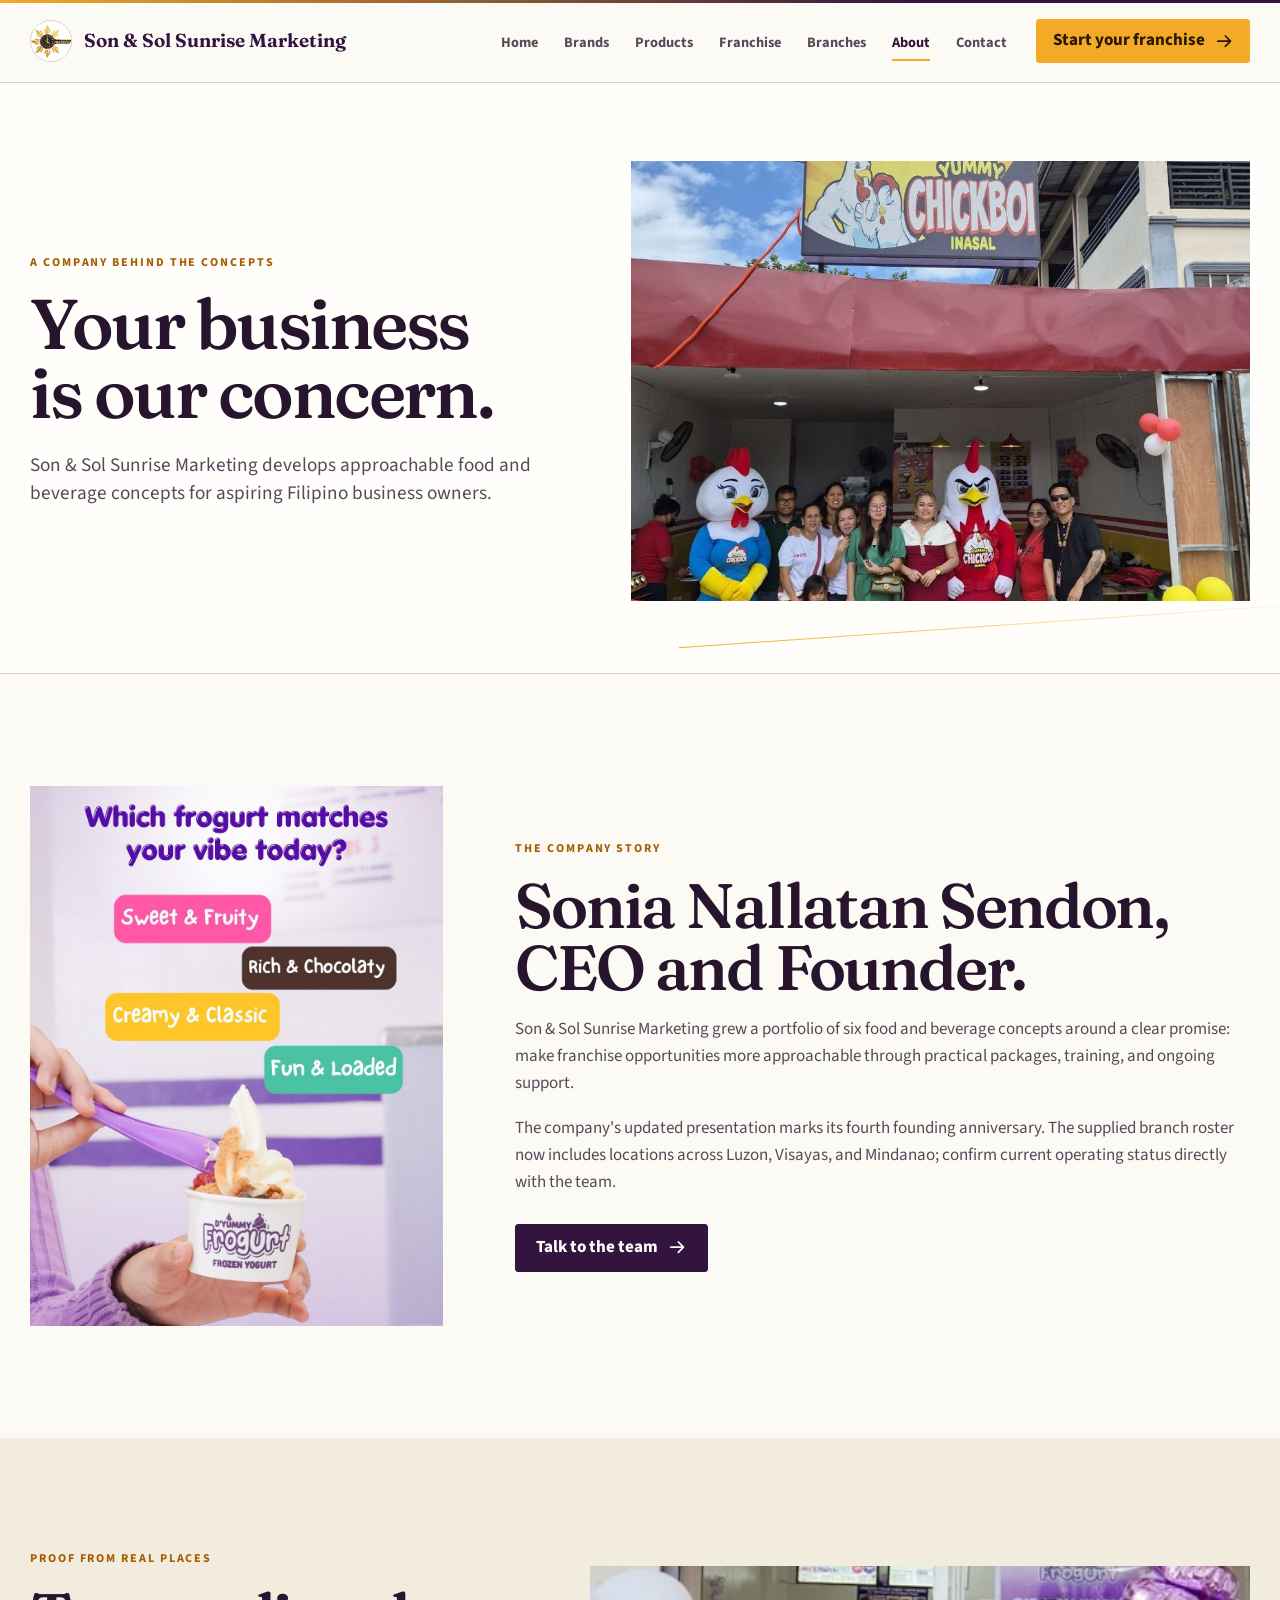
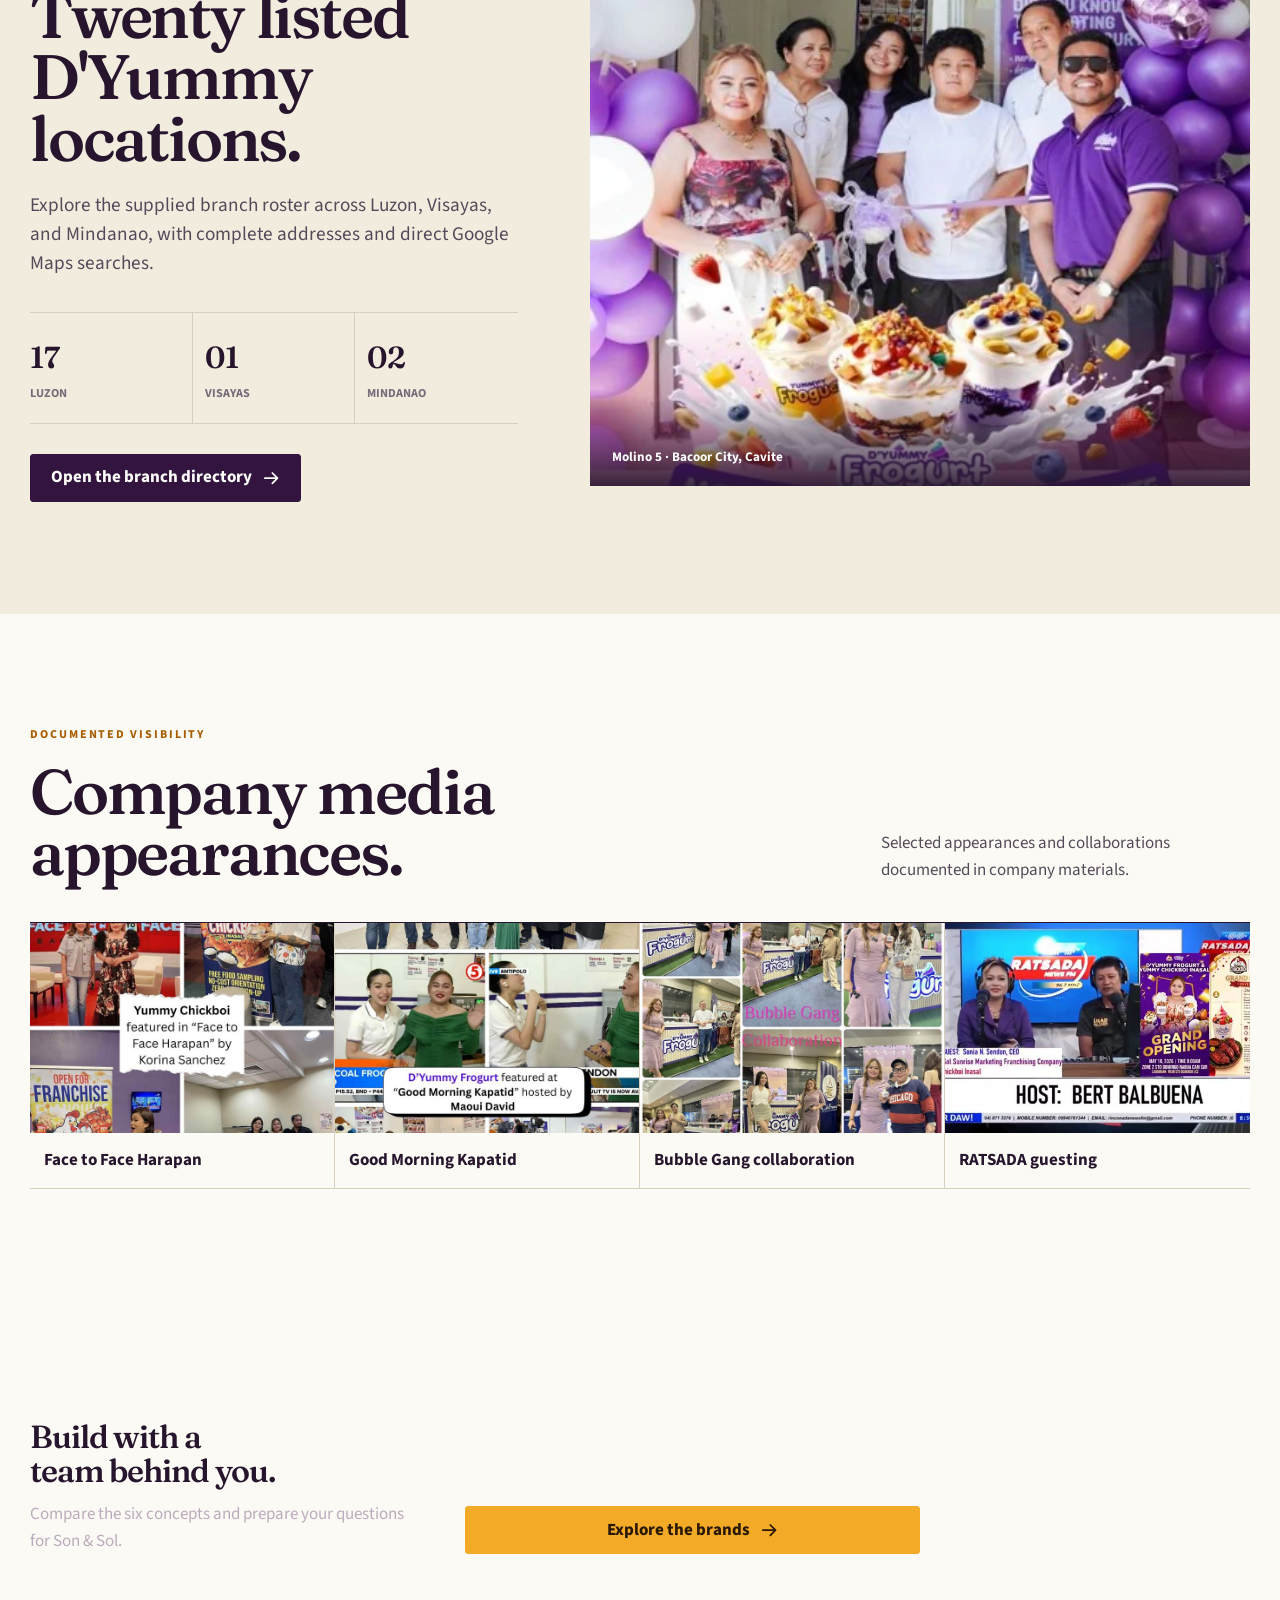
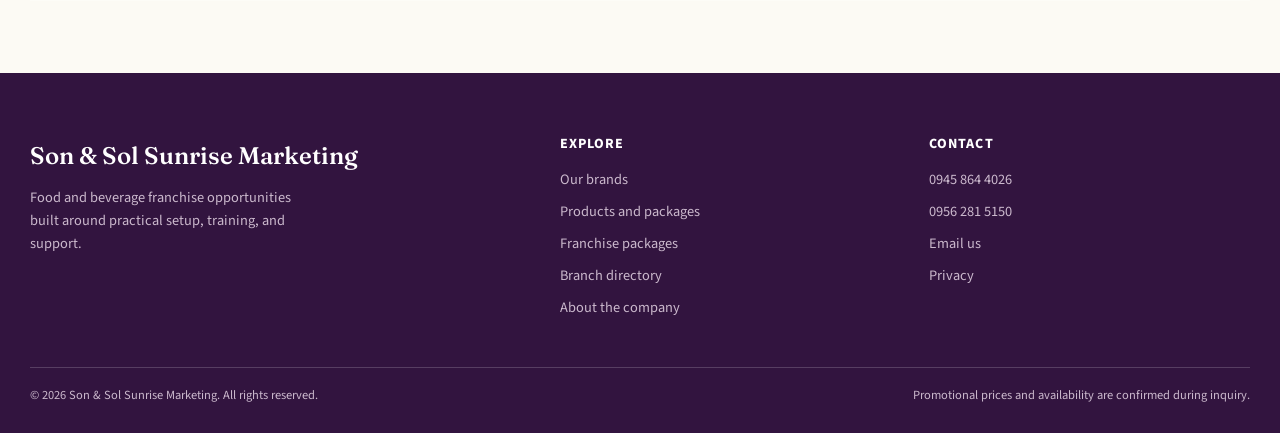
==== about/index.html @ 633bbcd9 "Publish review-only website preview" ====
<!doctype html>
<html lang="en-PH">
<head>
<meta charset="utf-8" />
<meta name="viewport" content="width=device-width, initial-scale=1" />
<title>About Son &amp; Sol Sunrise Marketing</title>
<meta name="description" content="Learn about Son &amp; Sol Sunrise Marketing, founder Sonia Nallatan Sendon, company branches, support philosophy, and documented media appearances." />
<meta name="robots" content="noindex, nofollow" />

<meta property="og:title" content="About Son &amp; Sol Sunrise Marketing" />
<meta property="og:description" content="Learn about Son &amp; Sol Sunrise Marketing, founder Sonia Nallatan Sendon, company branches, support philosophy, and documented media appearances." />
<meta property="og:image" content="../assets/img/hero-crew.jpg" />
<meta property="og:image:alt" content="D&#39;Yummy Frogurt crew member representing Son &amp; Sol Sunrise Marketing" />
<meta property="og:type" content="website" />
<meta property="og:locale" content="en_PH" />
<meta property="og:site_name" content="Son &amp; Sol Sunrise Marketing" />

<meta name="twitter:card" content="summary_large_image" />
<meta name="twitter:title" content="About Son &amp; Sol Sunrise Marketing" />
<meta name="twitter:description" content="Learn about Son &amp; Sol Sunrise Marketing, founder Sonia Nallatan Sendon, company branches, support philosophy, and documented media appearances." />
<meta name="twitter:image" content="../assets/img/hero-crew.jpg" />
<meta name="twitter:image:alt" content="D&#39;Yummy Frogurt crew member representing Son &amp; Sol Sunrise Marketing" />
<meta name="theme-color" content="#32143f" />
<link rel="icon" href="../assets/img/logo-company.jpg" />
<link rel="preload" href="../assets/fonts/fraunces-variable.woff2" as="font" type="font/woff2" crossorigin />
<link rel="preload" href="../assets/fonts/source-sans-3-variable.woff2" as="font" type="font/woff2" crossorigin />
<link rel="stylesheet" href="../assets/css/site.css?v=20260722-sunrise" />


</head>
<body class="page-about">
<a class="skip-link" href="#main-content">Skip to main content</a>
<header class="site-header">
  <div class="wrap nav-shell">
    <a class="site-logo" href="../index.html" aria-label="Son and Sol home">
      <img src="../assets/img/logo-company.jpg" alt="" width="38" height="38" />
      <span>Son &amp; Sol Sunrise Marketing</span>
    </a>
    <button class="nav-toggle" type="button" aria-label="Open menu" aria-expanded="false" aria-controls="main-nav" data-nav-toggle data-icon-base="../assets/icons.svg">
      <svg class="icon"><use href="../assets/icons.svg#i-list" /></svg>
    </button>
    <nav class="main-nav" id="main-nav" aria-label="Primary navigation" data-nav>
      <a class="nav-link " href="../index.html">Home</a>
      <a class="nav-link " href="../brands/index.html">Brands</a>
      <a class="nav-link " href="../products/index.html">Products</a>
      <a class="nav-link " href="../franchise/index.html">Franchise</a>
      <a class="nav-link " href="../branches/index.html">Branches</a>
      <a class="nav-link active" aria-current="page" href="../about/index.html">About</a>
      <a class="nav-link " href="../contact/index.html">Contact</a>
      <a class="btn btn-gold header-cta" href="../contact/index.html#franchise-inquiry">Start your franchise <svg class="icon"><use href="../assets/icons.svg#i-arrow-right" /></svg></a>
    </nav>
  </div>
</header>

<main id="main-content">
<section class="page-hero">
  <div class="wrap page-hero-grid">
    <div>
      <span class="kicker">A company behind the concepts</span>
      <h1>Your business is our concern.</h1>
      <p class="lede">Son &amp; Sol Sunrise Marketing develops approachable food and beverage concepts for aspiring Filipino business owners.</p>
    </div>
    <div class="page-hero-media"><img src="../assets/img/branch-cabuyao.jpg" alt="Son and Sol franchise branch opening with the community" fetchpriority="high" /></div>
  </div>
</section>

<section class="section">
  <div class="wrap story-grid">
    <div class="story-portrait"><img src="../assets/img/pic-8.jpg" alt="Son and Sol company event" loading="lazy" /></div>
    <div class="story-copy">
      <p class="kicker">The company story</p>
      <h2>Sonia Nallatan Sendon, CEO and Founder.</h2>
      <p>Son &amp; Sol Sunrise Marketing grew a portfolio of six food and beverage concepts around a clear promise: make franchise opportunities more approachable through practical packages, training, and ongoing support.</p>
      <p>The company's updated presentation marks its fourth founding anniversary. The supplied branch roster now includes locations across Luzon, Visayas, and Mindanao; confirm current operating status directly with the team.</p>
      <a class="btn btn-primary" href="../contact/index.html">Talk to the team <svg class="icon"><use href="../assets/icons.svg#i-arrow-right" /></svg></a>
    </div>
  </div>
</section>

<section class="section section-tint" id="branches" data-company-evidence>
  <div class="wrap">
    <div class="about-branch-preview">
      <div class="about-branch-copy">
        <span class="kicker">Proof from real places</span>
        <h2>Twenty listed D'Yummy locations.</h2>
        <p class="lede">Explore the supplied branch roster across Luzon, Visayas, and Mindanao, with complete addresses and direct Google Maps searches.</p>
        <div class="about-branch-stats" aria-label="Branch directory summary"><span><strong>17</strong>Luzon</span><span><strong>01</strong>Visayas</span><span><strong>02</strong>Mindanao</span></div>
        <a class="btn btn-primary" href="../branches/index.html">Open the branch directory <svg class="icon"><use href="../assets/icons.svg#i-arrow-right" /></svg></a>
      </div>
      <figure class="about-branch-photo"><img src="../assets/img/branch-bacoor.webp" alt="D'Yummy Frogurt franchise partners at the Molino 5 Bacoor opening" loading="lazy" /><figcaption>Molino 5 · Bacoor City, Cavite</figcaption></figure>
    </div>
  </div>
</section>

<section class="section" id="media">
  <div class="wrap">
    <div class="section-heading-row"><div><span class="kicker">Documented visibility</span><h2>Company media appearances.</h2></div><p>Selected appearances and collaborations documented in company materials.</p></div>
    <div class="media-grid">
      <figure><img src="../assets/img/press-korina.jpg" alt="Yummy Chickboi appearance on Face to Face Harapan" loading="lazy" /><figcaption>Face to Face Harapan</figcaption></figure>
      <figure><img src="../assets/img/press-kapatid.jpg" alt="D'Yummy Frogurt appearance on Good Morning Kapatid" loading="lazy" /><figcaption>Good Morning Kapatid</figcaption></figure>
      <figure><img src="../assets/img/press-bubblegang.jpg" alt="D'Yummy Frogurt collaboration documented with Bubble Gang" loading="lazy" /><figcaption>Bubble Gang collaboration</figcaption></figure>
      <figure><img src="../assets/img/press-ratsada.jpg" alt="Sonia Sendon guesting on RATSADA" loading="lazy" /><figcaption>RATSADA guesting</figcaption></figure>
    </div>
  </div>
</section>

<section class="section-sm"><div class="wrap cta-band"><div><h3>Build with a team behind you.</h3><p>Compare the six concepts and prepare your questions for Son &amp; Sol.</p></div><a class="btn btn-gold" href="../brands/index.html">Explore the brands <svg class="icon"><use href="../assets/icons.svg#i-arrow-right" /></svg></a></div></section>

</main>

<nav class="mobile-actions" aria-label="Quick contact">
  <a href="tel:09458644026"><svg class="icon"><use href="../assets/icons.svg#i-phone" /></svg> Call</a>
  <a href="https://www.facebook.com/share/1FS4cDK3SG/" target="_blank" rel="noopener"><svg class="icon"><use href="../assets/icons.svg#i-facebook-logo" /></svg> Message</a>
  <a href="../contact/index.html#franchise-inquiry">Inquire <svg class="icon"><use href="../assets/icons.svg#i-arrow-right" /></svg></a>
</nav>

<footer class="site-footer">
  <div class="wrap">
    <div class="footer-grid">
      <div>
        <div class="footer-brand">Son &amp; Sol Sunrise Marketing</div>
        <p>Food and beverage franchise opportunities built around practical setup, training, and support.</p>
      </div>
      <div>
        <h3>Explore</h3>
        <a href="../brands/index.html">Our brands</a>
        <a href="../products/index.html">Products and packages</a>
        <a href="../franchise/index.html">Franchise packages</a>
        <a href="../branches/index.html">Branch directory</a>
        <a href="../about/index.html">About the company</a>
      </div>
      <div>
        <h3>Contact</h3>
        <a href="tel:09458644026">0945 864 4026</a>
        <a href="tel:09562815150">0956 281 5150</a>
        <a href="mailto:sonandsolsunrisemarketingmain@gmail.com">Email us</a>
        <a href="../privacy/index.html">Privacy</a>
      </div>
    </div>
    <div class="footer-end">
      <span>&copy; <span data-year>2026</span> Son &amp; Sol Sunrise Marketing. All rights reserved.</span>
      <span>Promotional prices and availability are confirmed during inquiry.</span>
    </div>
  </div>
</footer>
<script src="../assets/js/site.js?v=20260722-sunrise" defer></script>

</body>
</html>
---- assets/css/site.css ----
@font-face{font-family:'Fraunces Local';src:url('../fonts/fraunces-variable.woff2') format('woff2');font-style:normal;font-weight:100 900;font-display:swap}
@font-face{font-family:'Source Sans 3 Local';src:url('../fonts/source-sans-3-variable.woff2') format('woff2');font-style:normal;font-weight:200 900;font-display:swap}

:root{
  --paper:#fcfaf4;
  --paper-deep:#f2ecdf;
  --white:#fffefb;
  --ink:#26152d;
  --body:#554a59;
  --muted:#766c79;
  --aubergine:#32143f;
  --aubergine-2:#4f225f;
  --aubergine-3:#744187;
  --sun:#f2aa27;
  --sun-deep:#a85e05;
  --sun-soft:#fff0ca;
  --line:#d9cfbf;
  --line-dark:#9d8e9f;
  --success:#20663c;
  --display:'Fraunces Local',Georgia,serif;
  --sans:'Source Sans 3 Local','Segoe UI',Arial,sans-serif;
  --wrap:1220px;
  --radius:3px;
  --shadow:0 22px 60px rgba(50,20,63,.12);
  --ease:cubic-bezier(.2,.75,.25,1);
  --violet-700:#4f225f;
}

*,*::before,*::after{box-sizing:border-box}
html{scroll-behavior:smooth;scroll-padding-top:92px}
body{margin:0;background:var(--paper);color:var(--body);font-family:var(--sans);font-size:17px;line-height:1.58;-webkit-font-smoothing:antialiased}
body::before{content:"";position:fixed;z-index:150;top:0;left:0;width:100%;height:3px;background:linear-gradient(90deg,var(--sun),var(--aubergine) 72%);pointer-events:none}
img{display:block;max-width:100%}
a{color:inherit;text-decoration:none}
button,input,select,textarea{font:inherit}
button,a{touch-action:manipulation}
h1,h2,h3,p,figure,ul{margin:0}
ul{padding:0}
h1,h2,h3{color:var(--ink);font-family:var(--display);font-weight:560;line-height:.98;letter-spacing:-.035em;text-wrap:balance}
h1{max-width:11ch;font-size:clamp(3.7rem,7vw,7.2rem)}
h2{font-size:clamp(2.7rem,4.9vw,5rem)}
h3{font-size:1.45rem;line-height:1.08}
strong{color:var(--ink)}
.wrap{width:min(calc(100% - 56px),var(--wrap));margin-inline:auto}
.section{padding:112px 0}
.section-sm{padding:72px 0}
.section-tint{background:var(--paper-deep)}
.section-dark{background:var(--aubergine);color:#efe5ef}
.section-dark h2,.section-dark h3{color:var(--white)}
.lede{max-width:60ch;font-size:clamp(1.08rem,1.5vw,1.32rem);line-height:1.5}
.muted{color:var(--muted)}
.center{margin-inline:auto;text-align:center}
.kicker{display:block;margin-bottom:16px;color:var(--sun-deep);font-size:.75rem;font-weight:750;letter-spacing:.16em;text-transform:uppercase}
.icon{width:1.08em;height:1.08em;flex:0 0 auto;fill:currentColor}
.section-heading-row{display:grid;grid-template-columns:minmax(0,1.15fr) minmax(280px,.55fr);gap:80px;align-items:end}
.page-hero-grid>div,.products-hero-copy,.brand-directory-intro,.evidence-copy{min-width:0}
.section-heading-row>p,.section-heading-row>div>p{max-width:48ch}

.skip-link{position:fixed;z-index:220;top:-100px;left:18px;padding:12px 18px;border:2px solid var(--aubergine);background:var(--white);color:var(--aubergine);font-weight:700}
.skip-link:focus{top:16px}
.sr-only{position:absolute!important;width:1px!important;height:1px!important;padding:0!important;margin:-1px!important;overflow:hidden!important;clip-path:inset(50%)!important;white-space:nowrap!important;border:0!important}
:focus-visible{outline:3px solid var(--sun);outline-offset:4px}

.site-header{position:sticky;z-index:100;top:0;border-bottom:1px solid rgba(38,21,45,.18);background:rgba(252,250,244,.96);backdrop-filter:blur(14px)}
.nav-shell{min-height:82px;display:flex;align-items:center;gap:28px}
.site-logo{display:flex;align-items:center;gap:12px;color:var(--aubergine);font-family:var(--display);font-size:1.18rem;font-weight:650;white-space:nowrap}
.site-logo img{width:42px;height:42px;border:1px solid var(--line);border-radius:50%;object-fit:cover}
.main-nav{display:flex;align-items:center;gap:26px;margin-left:auto}
.nav-link{position:relative;padding:29px 0 25px;color:var(--body);font-size:.9rem;font-weight:700}
.nav-link::after{content:"";position:absolute;right:100%;bottom:18px;left:0;height:2px;background:var(--sun);transition:right .22s var(--ease)}
.nav-link:hover,.nav-link.active{color:var(--aubergine)}
.nav-link:hover::after,.nav-link.active::after{right:0}
.nav-toggle{display:none;width:44px;height:44px;margin-left:auto;border:0;background:transparent;color:var(--aubergine);cursor:pointer}
.nav-toggle .icon{width:26px;height:26px}

.btn{min-height:48px;display:inline-flex;align-items:center;justify-content:center;gap:10px;padding:.78rem 1.25rem;border:1px solid transparent;border-radius:var(--radius);font-weight:750;line-height:1.15;cursor:pointer;transition:transform .2s var(--ease),background .2s var(--ease),color .2s var(--ease),border-color .2s var(--ease)}
.btn:hover{transform:translateY(-2px)}
.btn-primary{border-color:var(--aubergine);background:var(--aubergine);color:var(--white)}
.btn-primary:hover{background:var(--aubergine-2)}
.btn-gold{border-color:var(--sun);background:var(--sun);color:#2a1900}
.btn-gold:hover{background:#ffc050}
.btn-outline{border-color:var(--aubergine);background:transparent;color:var(--aubergine)}
.btn-outline:hover{background:var(--aubergine);color:var(--white)}
.btn-link{min-height:44px;padding-inline:0;border:0;background:transparent;color:var(--aubergine);box-shadow:inset 0 -1px transparent}
.btn-link:hover{box-shadow:inset 0 -1px currentColor}
.header-cta{min-height:44px;margin-left:3px;padding:.68rem 1rem}

.hero{position:relative;overflow:hidden;border-bottom:1px solid var(--line);background:var(--white)}
.cinematic-hero{background:var(--aubergine)}
.cinematic-stage{--depth-x:0px;--depth-y:0px;position:relative;min-height:720px;overflow:hidden;isolation:isolate;background:#21102d}
.cinematic-stage::after{content:"";position:absolute;z-index:1;inset:0;background:linear-gradient(90deg,rgba(31,13,42,.97) 0%,rgba(31,13,42,.9) 30%,rgba(31,13,42,.46) 50%,rgba(31,13,42,0) 70%);pointer-events:none}
.cinematic-poster,.cinematic-video{position:absolute;inset:0;width:100%;height:100%;object-fit:cover;object-position:center;transform:translate3d(var(--depth-x),var(--depth-y),0) scale(1.012);transition:transform .18s linear}
.cinematic-poster{z-index:0}
.cinematic-video{z-index:1;opacity:0;transition:opacity .7s var(--ease)}
.cinematic-stage.is-video-ready .cinematic-video{opacity:1}
.cinematic-layout{position:relative;z-index:3;min-height:720px;display:grid;grid-template-columns:minmax(0,.82fr) minmax(0,1.18fr);align-items:center}
.cinematic-copy{position:relative;grid-column:1;max-width:610px;padding:70px 0 58px;color:var(--paper)}
.cinematic-copy .kicker{color:var(--sun)}
.cinematic-copy h1{max-width:8.6ch;margin-top:18px;color:var(--paper);font-size:clamp(4rem,6.7vw,6.9rem)}
.cinematic-copy h1 span{display:block;transition:opacity .55s var(--ease),transform .55s var(--ease)}
.cinematic-copy .lede{max-width:44ch;margin-top:24px;color:rgba(252,250,244,.84)}
.cinematic-copy .lede strong{color:var(--sun)}
.cinematic-copy .btn-primary{background:var(--sun);color:#2a1900}
.cinematic-copy .btn-primary:hover{background:var(--paper);color:var(--aubergine)}
.cinematic-copy .btn-link{color:var(--paper)}
.hero-actions{display:flex;flex-wrap:wrap;gap:16px;margin-top:34px}
.cinematic-note{max-width:57ch;margin-top:22px;color:rgba(252,250,244,.66);font-size:.84rem}
.cinematic-copy .lede,.cinematic-actions,.cinematic-note{transition:opacity .5s var(--ease),transform .5s var(--ease)}
.cinematic-horizon{position:absolute;top:78px;left:-24px;width:2px;height:108px;border-radius:999px;background:linear-gradient(180deg,var(--sun) 0%,rgba(240,176,64,.68) 68%,rgba(240,176,64,0) 100%);box-shadow:0 0 20px rgba(240,176,64,.24);transform-origin:bottom center;transition:transform .7s var(--ease);pointer-events:none}
.cinematic-horizon::before{position:absolute;top:-3px;left:50%;width:8px;height:8px;border-radius:50%;background:var(--sun);box-shadow:0 0 0 5px rgba(240,176,64,.12),0 0 22px rgba(240,176,64,.52);content:"";transform:translateX(-50%)}
.cinematic-hero.is-enhanced:not(.is-ready) .cinematic-horizon{transform:scaleY(0)}
.cinematic-hero.is-enhanced:not(.is-ready) .cinematic-copy h1 span,.cinematic-hero.is-enhanced:not(.is-ready) .cinematic-copy .lede,.cinematic-hero.is-enhanced:not(.is-ready) .cinematic-actions,.cinematic-hero.is-enhanced:not(.is-ready) .cinematic-note{opacity:0;transform:translate3d(0,18px,0)}
.cinematic-copy h1 span:nth-child(2){transition-delay:.09s}.cinematic-copy .lede{transition-delay:.17s}.cinematic-actions{transition-delay:.25s}.cinematic-note{transition-delay:.32s}
.cinematic-evidence{display:grid;grid-template-columns:.7fr 1.05fr 1.25fr;border-right:1px solid var(--line);border-left:1px solid var(--line);background:var(--paper)}
.cinematic-evidence-item{min-height:108px;display:flex;justify-content:center;flex-direction:column;padding:22px 28px;border-right:1px solid var(--line)}
.cinematic-evidence-item:last-child{border-right:0}
.cinematic-evidence-item span{margin-bottom:5px;color:var(--sun-deep);font-size:.7rem;font-weight:750;letter-spacing:.15em;text-transform:uppercase}
.cinematic-evidence-item strong{font-family:var(--display);font-size:clamp(1.08rem,1.5vw,1.35rem);font-weight:590;line-height:1.16}

.page-hero{position:relative;padding:78px 0 72px;overflow:hidden;border-bottom:1px solid var(--line);background:var(--white)}
.page-hero::after{content:"";position:absolute;right:-5%;bottom:48px;width:52%;height:1px;background:linear-gradient(90deg,var(--sun),transparent);transform:rotate(-4deg)}
.page-hero-grid{display:grid;grid-template-columns:minmax(0,.92fr) minmax(440px,1.08fr);gap:74px;align-items:center}
.page-hero h1{max-width:12ch;font-size:clamp(3.4rem,5.5vw,6rem)}
.page-hero .lede{margin-top:24px}
.page-hero-media{position:relative;height:440px;overflow:hidden;background:var(--paper-deep)}
.page-hero-media img{width:100%;height:100%;object-fit:cover}

.start-path{background:var(--paper)}
.path-options{display:grid;grid-template-columns:minmax(0,1.22fr) minmax(320px,.78fr);grid-template-rows:310px 230px;gap:12px;margin-top:58px}
.decision-panel{position:relative;min-width:0;overflow:hidden;background:var(--aubergine);color:var(--white);isolation:isolate;transition:transform .28s var(--ease),box-shadow .28s var(--ease)}
.decision-panel::after{position:absolute;z-index:-1;inset:0;background:linear-gradient(180deg,rgba(31,13,42,.06) 12%,rgba(31,13,42,.9) 88%);content:""}
.decision-panel-budget::after{background:linear-gradient(90deg,rgba(31,13,42,.98) 0%,rgba(31,13,42,.88) 46%,rgba(31,13,42,.12) 84%),linear-gradient(180deg,transparent 50%,rgba(31,13,42,.64))}
.decision-panel>img{position:absolute;z-index:-2;inset:0;width:100%;height:100%;object-fit:cover;transition:filter .35s var(--ease),transform .5s var(--ease)}
.decision-panel-budget{grid-row:1 / 3}.decision-panel-budget>img{object-position:center 30%}
.decision-panel-concept>img{object-position:center 42%}.decision-panel-format>img{object-position:center 62%}
.decision-panel-index{position:absolute;top:24px;left:26px;color:var(--sun);font-family:var(--display);font-size:1rem}
.decision-panel-copy{position:absolute;right:28px;bottom:26px;left:28px;display:grid;max-width:540px}
.decision-panel-budget .decision-panel-copy{top:78px;right:42%;bottom:auto}
.decision-panel-copy small{margin-bottom:9px;color:var(--sun);font-size:.7rem;font-weight:750;letter-spacing:.14em;text-transform:uppercase}
.decision-panel-copy strong{color:var(--white);font-family:var(--display);font-size:clamp(1.75rem,2.6vw,3rem);font-weight:560;line-height:1.02}
.decision-panel-copy>span{max-width:52ch;margin-top:10px;color:rgba(255,255,255,.78);font-size:.9rem}
.decision-panel-copy b{margin-top:16px;color:var(--white);font-size:.76rem;letter-spacing:.04em}
.decision-panel>.icon{position:absolute;top:24px;right:24px;width:24px;height:24px;color:var(--sun);transition:transform .25s var(--ease)}
.decision-panel:hover,.decision-panel:focus-visible{z-index:2;box-shadow:0 22px 45px rgba(49,23,55,.2);transform:translateY(-4px)}
.decision-panel:hover>img,.decision-panel:focus-visible>img{filter:saturate(1.08) contrast(1.04);transform:scale(1.025)}
.decision-panel:hover>.icon,.decision-panel:focus-visible>.icon{transform:translateX(4px)}
.decision-panel:active{transform:translateY(-1px)}
.decision-panel-concept .decision-panel-copy strong,.decision-panel-format .decision-panel-copy strong{font-size:clamp(1.55rem,2vw,2.25rem)}
.decision-panel-format .decision-panel-copy{bottom:20px}.decision-panel-format .decision-panel-copy>span{display:none}

.brand-directory{border-top:1px solid var(--line);background:var(--aubergine);color:#e9ddea}
.brand-directory h2{color:var(--white)}
.brand-directory .lede{color:#d4c4d7}
.brand-directory-grid{display:grid;grid-template-columns:minmax(360px,.82fr) minmax(0,1.18fr);gap:72px;align-items:start}
.brand-directory-intro{position:sticky;top:122px}
.brand-directory-intro>.btn{margin-top:22px;color:var(--white)}
.brand-spotlight{margin-top:38px;border:1px solid rgba(255,255,255,.18);background:#250d2e}
.brand-spotlight-media{height:330px;overflow:hidden}
.brand-spotlight-media img{width:100%;height:100%;object-fit:cover;transition:opacity .18s var(--ease),transform .32s var(--ease)}
.brand-spotlight figcaption{min-height:96px;display:grid;grid-template-columns:58px minmax(0,1fr) auto;gap:16px;align-items:center;padding:16px 18px;border-top:1px solid rgba(255,255,255,.18)}
.brand-spotlight figcaption>img{width:58px;height:52px;object-fit:contain}
.brand-spotlight figcaption>span{display:grid;gap:3px}.brand-spotlight figcaption small{color:var(--sun);font-size:.65rem;font-weight:750;letter-spacing:.12em;text-transform:uppercase}
.brand-spotlight figcaption strong{color:#fff;font-family:var(--display);font-size:1.18rem;line-height:1.05}
.brand-spotlight figcaption>a{display:flex;align-items:center;gap:7px;color:#fff;font-size:.78rem;font-weight:750}.brand-spotlight figcaption>a .icon{color:var(--sun)}
.brand-spotlight.is-changing .brand-spotlight-media img,.brand-spotlight.is-changing figcaption{opacity:.35;transform:translateY(5px)}
.home-brand-list{border-top:1px solid rgba(255,255,255,.45)}
.home-brand-row{min-height:116px;display:grid;grid-template-columns:36px minmax(205px,1.25fr) minmax(120px,.65fr) minmax(145px,.8fr) 22px;gap:18px;align-items:center;padding-inline:8px;border-bottom:1px solid rgba(255,255,255,.22);transition:background .22s var(--ease),padding .22s var(--ease)}
.home-brand-row.is-active{background:rgba(255,255,255,.045)}
.home-brand-row:hover,.home-brand-row:focus-visible{padding-inline:16px;background:rgba(255,255,255,.075)}
.home-brand-index{align-self:start;padding-top:26px;color:var(--sun);font-family:var(--display);font-size:.82rem}
.home-brand-identity{display:flex;align-items:center;gap:18px;min-width:0}
.home-brand-identity img{width:62px;height:56px;object-fit:contain}
.home-brand-name{color:#fff;font-family:var(--display);font-size:1.28rem;line-height:1.05}
.home-brand-detail{display:grid;gap:3px}
.home-brand-detail small{color:#bcaabd;font-size:.68rem;font-weight:700;letter-spacing:.09em;text-transform:uppercase}
.home-brand-detail strong{color:#fff;font-size:.9rem;line-height:1.25}
.home-brand-row>.icon{color:var(--sun)}

.home-products-preview{background:var(--white)}
.home-products-preview .btn{margin-top:14px}
.home-product-cards{display:grid;grid-template-columns:minmax(0,1.35fr) minmax(280px,.65fr);grid-template-rows:235px 235px;gap:12px;margin-top:52px}
.home-product-card{position:relative;min-width:0;overflow:hidden;background:var(--paper-deep)}
.home-product-card-primary{grid-row:1 / 3}
.home-product-card img{width:100%;height:100%;object-fit:cover;object-position:top;transition:transform .45s var(--ease)}
.home-product-card-wide img{object-position:center 52%}
.home-product-card:hover img,.home-product-card:focus-visible img{transform:scale(1.025)}
.home-product-card>span{position:absolute;right:0;bottom:0;left:0;display:grid;padding:66px 22px 20px;background:linear-gradient(transparent,rgba(38,21,45,.94));color:#fff}
.home-product-card b{font-family:var(--display);font-size:1.42rem;font-weight:560;line-height:1.05}.home-product-card-primary b{font-size:clamp(2rem,3vw,3.2rem)}
.home-product-card small{margin-bottom:5px;color:var(--sun);font-size:.62rem;font-weight:750;letter-spacing:.13em;text-transform:uppercase}
.home-product-card em{margin-top:4px;color:rgba(255,255,255,.76);font-size:.78rem;font-style:normal}

.ownership{border-top:1px solid rgba(255,255,255,.14);background:var(--aubergine);color:#d7c8da}
.ownership h2{color:var(--white)}.ownership .section-heading-row>p{color:#c6b6c9}
.ownership-grid{display:grid;grid-template-columns:minmax(0,.88fr) minmax(380px,1.12fr);gap:72px;align-items:stretch;margin-top:62px}
.ownership-path{display:grid;grid-template-columns:1fr 1fr;border-top:1px solid rgba(255,255,255,.28)}
.ownership-step{min-height:154px;display:grid;grid-template-columns:42px minmax(0,1fr);gap:16px;padding:25px 18px 22px 0;border-bottom:1px solid rgba(255,255,255,.18)}
.ownership-step:nth-child(odd){border-right:1px solid rgba(255,255,255,.18)}.ownership-step:nth-child(even){padding-left:18px}
.ownership-step b{color:var(--sun);font-family:var(--display);font-weight:560}
.ownership-step h3{color:#fff;font-family:var(--sans);font-size:1rem;font-weight:750;letter-spacing:0}
.ownership-step p{margin-top:8px;color:#bcaabd;font-size:.86rem}
.ownership-photo{position:relative;min-height:470px;overflow:hidden}
.ownership-photo img{width:100%;height:100%;object-fit:cover;transition:transform .7s var(--ease)}
.ownership-photo figcaption{position:absolute;right:0;bottom:0;left:0;display:grid;padding:80px 22px 20px;background:linear-gradient(transparent,rgba(31,13,42,.92))}
.ownership-photo figcaption span{color:var(--sun);font-size:.68rem;font-weight:750;letter-spacing:.13em;text-transform:uppercase}.ownership-photo figcaption strong{color:#fff;font-family:var(--display);font-size:1.55rem}

.evidence{background:var(--paper)}
.evidence-grid{display:grid;grid-template-columns:minmax(300px,.72fr) minmax(0,1.28fr);gap:86px;align-items:center}
.evidence-copy .lede{margin-top:24px}
.support-list{display:grid;gap:0;margin-top:30px;border-top:1px solid var(--line);list-style:none}
.support-list li{display:flex;gap:12px;padding:15px 0;border-bottom:1px solid var(--line)}
.support-list .icon{margin-top:5px;color:var(--sun-deep)}
.support-list strong{display:block}
.evidence-copy>.btn{margin-top:22px}
.evidence-photos{display:grid;grid-template-columns:1.25fr .75fr;gap:12px;align-items:end}
.evidence-photos figure{position:relative;height:540px;overflow:hidden}
.evidence-photos figure:last-child{height:410px;margin-bottom:-34px}
.evidence-photos img{width:100%;height:100%;object-fit:cover}
.evidence-photos figcaption{position:absolute;right:0;bottom:0;left:0;padding:34px 16px 14px;background:linear-gradient(transparent,rgba(38,21,45,.86));color:#fff;font-size:.78rem}
.inquiry-ready{border-top:1px solid rgba(255,255,255,.16);background:var(--aubergine);color:#d7c8da}
.inquiry-ready .kicker{color:var(--sun)}

.logo-rail{display:grid;grid-template-columns:repeat(6,1fr);border-top:1px solid var(--ink);border-bottom:1px solid var(--ink)}
.logo-tile{min-width:0;display:grid;grid-template-rows:100px auto;place-items:center;gap:4px;padding:16px 10px;border-right:1px solid var(--line);transition:background .2s var(--ease)}
.logo-tile:last-child{border-right:0}
.logo-tile:hover{background:var(--white)}
.logo-tile img{width:100%;height:88px;object-fit:contain}
.logo-tile span{max-width:100%;overflow:hidden;color:var(--aubergine);font-size:.74rem;font-weight:700;text-overflow:ellipsis;white-space:nowrap}
.proof-strip{display:grid;grid-template-columns:repeat(3,1fr);margin-top:18px;border-top:1px solid var(--line);border-bottom:1px solid var(--line)}
.proof-item{display:flex;align-items:center;justify-content:center;gap:16px;padding:22px;border-right:1px solid var(--line)}
.proof-item:last-child{border-right:0}
.proof-item b{color:var(--aubergine);font-family:var(--display);font-size:2rem}
.proof-item span{max-width:14ch;color:var(--muted);font-size:.82rem}

.flavor-hero{position:relative;min-height:760px;display:grid;align-items:start;overflow:hidden;background:var(--aubergine);isolation:isolate}
.flavor-hero-media{position:absolute;inset:0;z-index:-2}
.flavor-hero-media::after{position:absolute;inset:0;background:linear-gradient(180deg,rgba(28,10,35,.5) 0%,rgba(28,10,35,.18) 46%,rgba(28,10,35,.44) 100%),radial-gradient(circle at 50% 23%,rgba(38,21,45,.1),rgba(18,5,23,.28) 70%);content:""}
.flavor-hero-media img{width:100%;height:100%;object-fit:cover;object-position:center}
.flavor-hero-content{position:relative;z-index:1;max-width:940px;padding-top:96px;text-align:center}
.flavor-hero .kicker{color:var(--sun)}
.flavor-hero h1{max-width:12ch;margin-inline:auto;color:var(--white);font-size:clamp(4rem,7.4vw,7.5rem);line-height:.88;text-shadow:0 8px 34px rgba(20,6,26,.34)}
.flavor-hero .lede{max-width:650px;margin:23px auto 0;color:#eadfea;font-size:clamp(1rem,1.5vw,1.2rem)}
.flavor-hero .hero-actions{justify-content:center;margin-top:30px}
.flavor-hero-link{color:var(--white)}
.flavor-hero-link:hover{color:var(--sun)}
.flavor-hero-note{position:absolute;right:22px;bottom:32px;color:rgba(255,255,255,.72);font-size:.66rem;font-weight:750;letter-spacing:.14em;text-transform:uppercase;writing-mode:vertical-rl}
.flavor-gallery{scroll-margin-top:82px;background:var(--paper)}
.flavor-gallery-heading h2{max-width:14ch}
.flavor-gallery-list{display:grid;gap:112px;margin-top:76px}
.flavor-brand-chapter{position:relative;display:grid;grid-template-columns:minmax(0,1.18fr) minmax(330px,.82fr);gap:clamp(42px,6vw,92px);align-items:center;min-width:0}
.flavor-brand-chapter-feature-right{grid-template-columns:minmax(330px,.82fr) minmax(0,1.18fr)}
.flavor-brand-chapter-feature-right .flavor-brand-media{order:2}
.flavor-brand-media{position:relative;min-width:0;aspect-ratio:3/2;overflow:hidden;background:linear-gradient(135deg,var(--aubergine),var(--aubergine-2))}
.flavor-brand-media img{width:100%;height:100%;object-fit:cover;transition:transform .7s var(--ease)}
.flavor-brand-number{position:absolute;top:0;left:0;min-width:58px;padding:14px 17px;background:var(--paper);color:var(--aubergine);font-family:var(--display);font-size:1.05rem;font-variant-numeric:tabular-nums}
.flavor-brand-copy{min-width:0}
.flavor-brand-identity{display:grid;grid-template-columns:112px minmax(0,1fr);gap:20px;align-items:center}
.flavor-brand-logo{width:112px;height:78px;padding:8px;border:1px solid var(--line);background:var(--white);object-fit:contain;transition:transform .28s var(--ease)}
.flavor-brand-identity small{display:block;margin-bottom:5px;color:var(--sun-deep);font-size:.7rem;font-weight:750;letter-spacing:.13em;text-transform:uppercase}
.flavor-brand-identity h3{font-size:clamp(2.15rem,3.8vw,4.4rem)}
.flavor-brand-copy>p{max-width:54ch;margin-top:20px;color:var(--muted);font-size:1rem}
.flavor-brand-facts{display:grid;grid-template-columns:1fr 1fr;margin-top:30px;border-top:1px solid var(--ink);border-bottom:1px solid var(--ink)}
.flavor-brand-facts>div{padding:17px 16px 17px 0}
.flavor-brand-facts>div+div{padding-left:20px;border-left:1px solid var(--line)}
.flavor-brand-facts dt{color:var(--muted);font-size:.66rem;font-weight:750;letter-spacing:.1em;text-transform:uppercase}
.flavor-brand-facts dd{margin-top:6px;color:var(--ink);font-weight:750}
.flavor-brand-actions{display:flex;flex-wrap:wrap;gap:18px;margin-top:28px}
.flavor-brand-chapter-wide{grid-template-columns:1fr;gap:0}
.flavor-brand-chapter-wide .flavor-brand-media{aspect-ratio:16/7}
.flavor-brand-chapter-wide .flavor-brand-copy{position:relative;width:min(650px,62%);margin-top:-88px;padding:38px 42px 8px 0;background:var(--paper)}
.flavor-brand-chapter-wide:nth-child(5) .flavor-brand-copy{margin-right:0;margin-left:auto;padding-right:0;padding-left:42px}
.flavor-comparison{border-top:1px solid var(--line);background:var(--paper-deep)}
.flavor-comparison-frame{margin-top:48px;border-top:1px solid var(--ink);border-bottom:1px solid var(--ink)}
.flavor-comparison table{width:100%;border-collapse:collapse;text-align:left}
.flavor-comparison th,.flavor-comparison td{padding:18px 16px;border-bottom:1px solid var(--line);vertical-align:top}
.flavor-comparison th:first-child,.flavor-comparison td:first-child{padding-left:0}
.flavor-comparison th:last-child,.flavor-comparison td:last-child{padding-right:0}
.flavor-comparison thead th{color:var(--muted);font-size:.66rem;font-weight:750;letter-spacing:.1em;text-transform:uppercase}
.flavor-comparison tbody tr:last-child>*{border-bottom:0}
.flavor-comparison tbody th{width:23%;font-family:var(--display);font-size:1.15rem}
.flavor-comparison tbody th a{color:var(--aubergine);text-decoration-thickness:1px;text-underline-offset:5px}
.flavor-comparison tbody td{color:var(--body);font-size:.9rem}
.flavor-support{background:var(--paper)}
.flavor-support-grid{display:grid;grid-template-columns:minmax(280px,.8fr) minmax(0,1.2fr);gap:clamp(60px,9vw,140px);align-items:start}
.flavor-support-intro{position:sticky;top:112px}
.flavor-support-intro h2{max-width:12ch}
.flavor-support-intro p{max-width:48ch;margin-top:20px;color:var(--muted)}
.flavor-support-list{border-top:1px solid var(--ink)}
.flavor-support-list article{display:grid;grid-template-columns:64px 1fr;gap:22px;padding:32px 0;border-bottom:1px solid var(--line)}
.flavor-support-list article>span{color:var(--sun-deep);font-family:var(--display);font-variant-numeric:tabular-nums}
.flavor-support-list h3{font-family:var(--sans);font-size:1.05rem;font-weight:750;letter-spacing:0}
.flavor-support-list p{max-width:60ch;margin-top:8px;color:var(--muted)}
.flavor-close{background:var(--aubergine);color:#d9cadc}
.flavor-close-inner{display:flex;align-items:center;justify-content:space-between;gap:60px}
.flavor-close .kicker{color:var(--sun)}
.flavor-close h2{max-width:15ch;color:var(--white);font-size:clamp(2.5rem,4.8vw,5rem)}
.flavor-close p{max-width:58ch;margin-top:16px;color:#cdbdd0}
.flavor-close .btn{flex:0 0 auto}

@media(hover:hover) and (pointer:fine){
  .flavor-brand-chapter:hover .flavor-brand-media img{transform:scale(1.025)}
  .flavor-brand-chapter:hover .flavor-brand-logo{transform:translateY(-4px)}
}

.benefit-row{display:grid;grid-template-columns:repeat(5,1fr);border-top:1px solid var(--ink);border-bottom:1px solid var(--ink)}
.benefit-row-spaced{margin-top:46px}
.benefit{padding:28px 18px;border-right:1px solid var(--line)}
.benefit:last-child{border-right:0}
.benefit .icon-wrap{width:auto;min-width:44px;height:44px;display:grid;place-items:center start;margin-bottom:26px;color:var(--sun-deep)}
.benefit .icon-wrap strong{font-family:var(--display);font-size:1.08rem;font-weight:650;white-space:nowrap}
.benefit h3{font-family:var(--sans);font-size:1rem;font-weight:750;letter-spacing:0}
.benefit p{margin-top:7px;color:var(--muted);font-size:.84rem}

.brand-hero{padding:62px 0 76px;border-bottom:1px solid var(--line);background:var(--white)}
.brand-hero-grid{display:grid;grid-template-columns:minmax(0,.92fr) minmax(470px,1.08fr);gap:68px;align-items:center}
.brand-backlink{display:inline-block;margin-bottom:22px;color:var(--aubergine);font-weight:700}
.brand-hero-logo{width:190px;height:116px;margin-bottom:18px;object-fit:contain}
.brand-hero h1{max-width:12ch;font-size:clamp(3.3rem,5vw,5.6rem)}
.brand-hero .lede{margin-top:20px}
.brand-hero-media{height:540px;overflow:hidden;background:var(--paper-deep)}
.brand-hero-media img{width:100%;height:100%;object-fit:cover}
.brand-quick{display:grid;grid-template-columns:1fr 1fr;max-width:630px;margin-top:28px;border-top:1px solid var(--line);border-bottom:1px solid var(--line)}
.brand-fact{padding:15px 12px 15px 0}
.brand-fact+.brand-fact{padding-left:18px;border-left:1px solid var(--line)}
.brand-fact span{display:block;color:var(--muted);font-size:.68rem;font-weight:700;letter-spacing:.09em;text-transform:uppercase}
.brand-fact b{display:block;margin-top:4px;color:var(--ink)}
.menu-feature{max-width:1000px;margin:40px auto 0}
.menu-feature img{width:100%;max-height:720px;object-fit:cover;object-position:top;border:1px solid var(--line)}
.concept-points{display:grid;grid-template-columns:repeat(3,1fr);margin-top:44px;border-top:1px solid var(--ink);border-bottom:1px solid var(--ink)}
.concept-point{padding:30px 24px;border-right:1px solid var(--line)}
.concept-point:last-child{border-right:0}
.concept-point b{display:block;color:var(--aubergine);font-size:1.05rem}
.concept-point p{margin-top:7px;color:var(--muted);font-size:.9rem}
.setup-grid{display:grid;grid-template-columns:repeat(3,1fr);margin-top:42px;border-top:1px solid var(--ink)}
.setup-card{display:flex;flex-direction:column;padding:30px 26px;border-right:1px solid var(--line);border-bottom:1px solid var(--line)}
.setup-card:last-child{border-right:0}
.setup-card h3{font-family:var(--sans);font-size:1.05rem;font-weight:750;letter-spacing:0}
.setup-card strong{display:block;margin-top:12px;font-family:var(--display);font-size:1.6rem;font-weight:560}
.setup-card p{margin-top:8px;color:var(--muted);font-size:.88rem}
.setup-card .btn{align-self:flex-start;margin-top:auto;padding-top:20px}
.inclusion-band{margin-top:34px;padding:30px;border-left:2px solid var(--sun);background:var(--white)}
.inclusion-list{display:grid;grid-template-columns:repeat(4,1fr);gap:18px;margin-top:20px}
.inclusion-list span{display:flex;gap:8px;align-items:flex-start;font-size:.9rem}
.inclusion-list .icon{margin-top:4px;color:var(--sun-deep)}
.promo-note{margin-top:22px;color:var(--muted);font-size:.83rem}
.gallery-rail{display:grid;grid-template-columns:repeat(4,1fr);gap:9px;margin-top:38px}
.gallery-rail img{width:100%;height:260px;object-fit:cover}
.related-logos{display:grid;grid-template-columns:repeat(5,1fr);margin-top:34px;border-top:1px solid var(--ink);border-bottom:1px solid var(--ink)}
.related-logo{display:grid;place-items:center;gap:6px;padding:14px;border-right:1px solid var(--line)}
.related-logo:last-child{border-right:0}
.related-logo img{width:100%;height:78px;object-fit:contain}
.related-logo span{color:var(--aubergine);font-size:.72rem;font-weight:700}

.package-groups{display:grid;margin-top:42px;border-top:1px solid var(--ink)}
.package-row{display:grid;grid-template-columns:.8fr 1.2fr minmax(210px,.55fr);gap:34px;align-items:center;padding:32px 0;border-bottom:1px solid var(--line)}
.package-row.featured{padding-left:20px;box-shadow:inset 2px 0 var(--sun)}
.package-row p{color:var(--muted)}
.package-price{color:var(--ink);font-family:var(--display);font-size:1.4rem;font-weight:560}
.journey{display:grid;grid-template-columns:repeat(6,1fr);margin-top:42px;border-top:1px solid var(--ink)}
.journey-step{padding:28px 18px;border-right:1px solid var(--line)}
.journey-step:last-child{border-right:0}
.journey-step b{display:block;margin-bottom:30px;color:var(--sun-deep);font-family:var(--display)}
.journey-step h3{font-family:var(--sans);font-size:1rem;font-weight:750;letter-spacing:0}
.journey-step p{margin-top:7px;color:var(--muted);font-size:.8rem}
.faq{max-width:900px;margin:38px auto 0;border-top:1px solid var(--ink)}
.faq details{border-bottom:1px solid var(--line)}
.faq summary{position:relative;padding:20px 44px 20px 0;color:var(--ink);font-weight:750;cursor:pointer;list-style:none}
.faq summary::-webkit-details-marker{display:none}
.faq summary::after{content:'+';position:absolute;top:14px;right:4px;color:var(--sun-deep);font-family:var(--display);font-size:1.6rem}
.faq details[open] summary::after{content:'−'}
.faq details p{padding:0 0 20px;color:var(--muted)}

.story-grid{display:grid;grid-template-columns:minmax(300px,.72fr) minmax(0,1.28fr);gap:72px;align-items:center}
.story-portrait{height:540px;overflow:hidden}
.story-portrait img{width:100%;height:100%;object-fit:cover}
.story-copy p{margin-top:18px}
.story-copy .kicker{margin-top:0}
.story-copy .btn{margin-top:28px}
.branch-grid{display:grid;grid-template-columns:1.2fr .8fr .8fr;grid-template-rows:270px 230px;gap:9px;margin-top:42px}
.branch-grid figure{position:relative;overflow:hidden}
.branch-grid figure:first-child{grid-row:span 2}
.branch-grid img{width:100%;height:100%;object-fit:cover}
.branch-grid figcaption{position:absolute;right:0;bottom:0;left:0;padding:32px 14px 12px;background:linear-gradient(transparent,rgba(38,21,45,.88));color:#fff;font-size:.76rem;font-weight:700}
.location-list{display:flex;flex-wrap:wrap;margin-top:24px;border-top:1px solid var(--line)}
.location-list span{padding:10px 14px;border-right:1px solid var(--line);border-bottom:1px solid var(--line);font-size:.82rem}
.media-grid{display:grid;grid-template-columns:repeat(4,1fr);margin-top:38px;border-top:1px solid var(--ink)}
.media-grid figure{border-right:1px solid var(--line);border-bottom:1px solid var(--line)}
.media-grid figure:last-child{border-right:0}
.media-grid img{width:100%;height:210px;object-fit:cover}
.media-grid figcaption{padding:14px;color:var(--ink);font-weight:700}

.about-branch-preview{display:grid;grid-template-columns:minmax(0,.85fr) minmax(420px,1.15fr);gap:72px;align-items:center}
.about-branch-copy .lede{margin-top:22px}
.about-branch-copy>.btn{margin-top:30px}
.about-branch-stats{display:grid;grid-template-columns:repeat(3,1fr);margin-top:34px;border-top:1px solid var(--line);border-bottom:1px solid var(--line)}
.about-branch-stats span{padding:20px 12px;border-right:1px solid var(--line);color:var(--muted);font-size:.76rem;font-weight:700;text-transform:uppercase}
.about-branch-stats span:first-child{padding-left:0}.about-branch-stats span:last-child{border-right:0}
.about-branch-stats strong{display:block;margin-bottom:3px;font-family:var(--display);font-size:1.9rem;font-weight:580}
.about-branch-photo{position:relative;height:520px;overflow:hidden;background:var(--aubergine)}
.about-branch-photo img{width:100%;height:100%;object-fit:cover}
.about-branch-photo figcaption{position:absolute;right:0;bottom:0;left:0;padding:52px 22px 18px;background:linear-gradient(transparent,rgba(38,21,45,.9));color:#fff;font-size:.82rem;font-weight:700}

.branch-hero{position:relative;overflow:hidden;background:var(--aubergine);color:#efe5ef}
.branch-hero::before{position:absolute;inset:0;background:radial-gradient(circle at 18% 18%,rgba(242,170,39,.16),transparent 32%),linear-gradient(118deg,transparent 58%,rgba(255,255,255,.045) 58.2%,transparent 58.5%);content:"";pointer-events:none}
.branch-hero-grid{position:relative;display:grid;grid-template-columns:minmax(0,.78fr) minmax(500px,1.22fr);gap:0 72px;align-items:center;padding-top:74px}
.branch-hero-copy{position:relative;z-index:2;padding:52px 0 112px 22px}
.branch-hero-copy::before{position:absolute;top:52px;bottom:112px;left:0;width:2px;background:linear-gradient(var(--sun),rgba(242,170,39,0));content:""}
.branch-hero-copy .kicker{color:var(--sun)}
.branch-hero-copy h1{max-width:8ch;color:var(--paper);font-size:clamp(4rem,6.2vw,6.7rem)}
.branch-hero-copy .lede{max-width:42ch;margin-top:26px;color:rgba(252,250,244,.78)}
.branch-hero-stat{display:flex;gap:18px;align-items:center;margin-top:36px}
.branch-hero-stat strong{color:var(--sun);font-family:var(--display);font-size:3.8rem;font-weight:570;line-height:.85;font-variant-numeric:tabular-nums}
.branch-hero-stat span{padding-left:18px;border-left:1px solid rgba(255,255,255,.26);color:rgba(255,255,255,.72);font-size:.78rem;font-weight:700;line-height:1.35;text-transform:uppercase}
.branch-hero-photo{position:relative;height:590px;overflow:hidden;align-self:end;background:#24102d}
.branch-hero-photo::after{position:absolute;inset:0;background:linear-gradient(90deg,rgba(50,20,63,.24),transparent 35%),linear-gradient(180deg,transparent 62%,rgba(32,12,39,.82));content:""}
.branch-hero-photo img{width:100%;height:100%;object-fit:cover;object-position:center 42%}
.branch-hero-photo figcaption{position:absolute;z-index:2;right:24px;bottom:22px;left:24px;display:grid;color:#fff}
.branch-hero-photo figcaption span{color:var(--sun);font-size:.68rem;font-weight:750;letter-spacing:.13em;text-transform:uppercase}
.branch-hero-photo figcaption strong{margin-top:4px;color:#fff;font-family:var(--display);font-size:1.25rem;font-weight:560}
.branch-search-panel{z-index:4;grid-column:1 / -1;display:grid;grid-template-columns:minmax(230px,.55fr) minmax(0,1.45fr);gap:28px;align-items:center;margin-bottom:-44px;padding:24px 28px;border:1px solid var(--line);background:var(--paper);box-shadow:0 22px 60px rgba(25,9,31,.2);color:var(--ink);transform:translateY(-44px)}
.branch-search-panel>label{font-weight:750;line-height:1.25}
.branch-search-control{min-width:0;display:grid;grid-template-columns:26px minmax(0,1fr) auto;gap:12px;align-items:center;border-bottom:1px solid var(--line-dark)}
.branch-search-control>.icon{color:var(--sun-deep);font-size:1.25rem}
.branch-search-control input{min-width:0;width:100%;padding:14px 0;border:0;background:transparent;color:var(--ink);outline:0}
.branch-search-control input::placeholder{color:#8b808e}
.branch-search-control:focus-within{border-color:var(--sun-deep);box-shadow:inset 0 -2px var(--sun-deep)}
.branch-search-count{white-space:nowrap;color:var(--muted);font-size:.8rem}
.branch-search-count strong{color:var(--aubergine);font-family:var(--display);font-size:1.2rem;font-variant-numeric:tabular-nums}

.branch-network{padding-top:150px;background:var(--paper)}
.branch-network-heading{padding-bottom:46px;border-bottom:1px solid var(--ink)}
.branch-filter-bar{display:flex;overflow-x:auto;border-bottom:1px solid var(--line);scrollbar-width:thin}
.branch-filter{min-height:58px;display:flex;gap:10px;align-items:center;padding:0 24px;border:0;border-right:1px solid var(--line);background:transparent;color:var(--muted);font-weight:750;white-space:nowrap;cursor:pointer;transition:background .2s var(--ease),color .2s var(--ease)}
.branch-filter span{min-width:24px;color:var(--sun-deep);font-family:var(--display);font-variant-numeric:tabular-nums}
.branch-filter:hover,.branch-filter.is-active{background:var(--sun-soft);color:var(--aubergine)}
.branch-filter.is-active{box-shadow:inset 0 -3px var(--sun)}
.branch-network-grid{display:grid;grid-template-columns:minmax(330px,.72fr) minmax(0,1.28fr);gap:54px;align-items:start;margin-top:54px}
.branch-atlas{position:sticky;top:116px;min-height:680px;overflow:hidden;padding:28px;background:var(--aubergine);color:rgba(255,255,255,.7);box-shadow:var(--shadow)}
.branch-atlas::before{position:absolute;inset:0;background:radial-gradient(circle at 50% 44%,rgba(116,65,135,.44),transparent 46%),repeating-linear-gradient(0deg,transparent 0 31px,rgba(255,255,255,.035) 32px);content:"";pointer-events:none}
.branch-atlas-heading{position:relative;z-index:2;display:flex;justify-content:space-between;gap:20px;align-items:end;padding-bottom:18px;border-bottom:1px solid rgba(255,255,255,.18)}
.branch-atlas-heading span{font-size:.7rem;font-weight:750;letter-spacing:.13em;text-transform:uppercase}
.branch-atlas-heading strong{color:#fff;font-family:var(--display);font-size:1.35rem;font-weight:560}
.branch-atlas-map{position:relative;z-index:1;width:100%;height:500px;margin-top:8px}
.atlas-route{fill:none;stroke:rgba(242,170,39,.28);stroke-width:2;stroke-dasharray:4 9}
.atlas-region{fill:rgba(255,255,255,.2);stroke:rgba(255,255,255,.48);stroke-width:2;transition:opacity .25s var(--ease),filter .25s var(--ease),transform .25s var(--ease);transform-origin:center}
.atlas-region text{fill:var(--sun);stroke:none;font-family:var(--display);font-size:30px;font-weight:620;font-variant-numeric:tabular-nums}
.atlas-region .atlas-label{fill:rgba(255,255,255,.68);font-family:var(--sans);font-size:10px;font-weight:750;letter-spacing:2px}
.atlas-marker{fill:var(--sun);stroke:var(--aubergine);stroke-width:5}
.atlas-marker-main{fill:#fff;stroke:var(--sun);stroke-width:6}
.branch-atlas[data-active-region]:not([data-active-region=""]) .atlas-region{opacity:.22}
.branch-atlas[data-active-region]:not([data-active-region=""]) .atlas-region.is-active{opacity:1;filter:drop-shadow(0 0 12px rgba(242,170,39,.42));transform:scale(1.025)}
.branch-atlas>p{position:relative;z-index:2;max-width:42ch;padding-top:17px;border-top:1px solid rgba(255,255,255,.18);font-size:.75rem;line-height:1.45}
.branch-atlas-key{position:relative;z-index:2;display:flex;flex-wrap:wrap;gap:18px;margin-top:14px;font-size:.68rem;font-weight:700}
.branch-atlas-key span{display:flex;gap:7px;align-items:center}.branch-atlas-key i{width:9px;height:9px;border:2px solid var(--aubergine);border-radius:50%;background:var(--sun);box-shadow:0 0 0 1px rgba(255,255,255,.45)}
.branch-atlas-key .atlas-key-main{background:#fff;box-shadow:0 0 0 2px var(--sun)}
.branch-directory{min-width:0}
.branch-group+.branch-group{margin-top:62px}
.branch-group-heading{display:flex;gap:18px;align-items:flex-end;padding-bottom:18px;border-bottom:1px solid var(--ink)}
.branch-group-heading>span{padding-bottom:3px;color:var(--sun-deep);font-family:var(--display);font-size:1.1rem;font-variant-numeric:tabular-nums}
.branch-group-heading h3{font-size:2.4rem}.branch-group-heading p{margin-left:auto;color:var(--muted);font-size:.8rem}
.branch-group-heading>div{width:100%;display:flex;align-items:flex-end;justify-content:space-between;gap:20px}
.branch-directory-row{position:relative;display:grid;grid-template-columns:40px minmax(0,1fr) 174px;gap:18px;padding:24px 4px;border-bottom:1px solid var(--line);transition:background .2s var(--ease),padding .2s var(--ease),transform .2s var(--ease)}
.branch-directory-row:hover,.branch-directory-row:focus-within{padding-inline:12px;background:var(--white);transform:translateX(3px)}
.branch-directory-row.is-main{margin-top:8px;padding-inline:12px;background:var(--sun-soft);box-shadow:inset 3px 0 var(--sun)}
.branch-row-index{padding-top:4px;color:var(--sun-deep);font-family:var(--display);font-size:.86rem;font-variant-numeric:tabular-nums}
.branch-row-copy{min-width:0}
.branch-row-meta{display:flex;flex-wrap:wrap;gap:8px 12px;align-items:center;color:var(--muted);font-size:.67rem;font-weight:750;letter-spacing:.1em;text-transform:uppercase}
.branch-main-label{padding-left:10px;border-left:1px solid var(--sun-deep);color:var(--sun-deep)}
.branch-row-copy h4{margin:8px 0 0;color:var(--ink);font-family:var(--display);font-size:1.45rem;font-weight:580;line-height:1.08;letter-spacing:-.025em}
.branch-row-copy address{max-width:56ch;margin-top:7px;color:var(--body);font-size:.86rem;font-style:normal;line-height:1.45}
.branch-brand-badge{display:inline-flex;gap:7px;align-items:center;margin-top:13px;color:var(--aubergine);font-size:.7rem;font-weight:750}
.branch-brand-badge i{width:7px;height:7px;background:var(--sun);box-shadow:0 0 0 3px var(--sun-soft)}
.branch-row-actions{display:flex;align-items:flex-end;justify-content:center;flex-direction:column;gap:10px;text-align:right}
.branch-locate{min-height:36px;display:inline-flex;gap:6px;align-items:center;padding:4px 0;border:0;background:transparent;color:var(--muted);font-size:.7rem;font-weight:700;cursor:pointer}
.branch-locate:hover{color:var(--aubergine)}
.branch-map-link{min-height:44px;display:inline-flex;gap:8px;align-items:center;justify-content:flex-end;color:var(--aubergine);font-size:.76rem;font-weight:750;line-height:1.15}
.branch-map-link .icon{transition:transform .2s var(--ease)}.branch-map-link:hover .icon{transform:translateX(4px)}
.branch-empty-state{padding:64px 28px;border-top:1px solid var(--ink);border-bottom:1px solid var(--line);text-align:center}
.branch-empty-state[hidden]{display:none}
.branch-empty-state>span{color:var(--sun-deep);font-size:.7rem;font-weight:750;letter-spacing:.13em;text-transform:uppercase}
.branch-empty-state h3{margin-top:12px;font-size:2.2rem}.branch-empty-state p{max-width:48ch;margin:14px auto 0;color:var(--muted)}
.branch-empty-state .btn{margin:24px 8px 0}

.branch-evidence{background:var(--paper-deep)}
.branch-evidence-grid{display:grid;grid-template-columns:repeat(12,1fr);grid-template-rows:270px 270px;gap:10px;margin-top:48px}
.branch-evidence-grid figure{position:relative;overflow:hidden;background:var(--aubergine)}
.branch-evidence-grid figure:nth-child(2){grid-column:8 / 13}.branch-evidence-grid figure:nth-child(3){grid-column:8 / 11;grid-row:2}.branch-evidence-grid figure:nth-child(4){grid-column:11 / 13;grid-row:2}
.branch-evidence-primary{grid-column:1 / 8;grid-row:1 / 3}
.branch-evidence-grid img{width:100%;height:100%;object-fit:cover;transition:transform .55s var(--ease)}
.branch-evidence-grid figure:hover img{transform:scale(1.025)}
.branch-evidence-grid figcaption{position:absolute;right:0;bottom:0;left:0;display:grid;padding:50px 16px 15px;background:linear-gradient(transparent,rgba(38,21,45,.92));color:#fff}
.branch-evidence-grid figcaption span{color:var(--sun);font-size:.65rem;font-weight:750;letter-spacing:.1em;text-transform:uppercase}
.branch-evidence-grid figcaption strong{margin-top:2px;color:#fff;font-family:var(--display);font-size:1.08rem;font-weight:560}
.branch-inquiry-close{background:var(--paper)}
.branch-inquiry-panel{display:grid;grid-template-columns:minmax(0,1.3fr) minmax(260px,.7fr);gap:70px;align-items:end;padding:62px;background:var(--aubergine);color:rgba(255,255,255,.76)}
.branch-inquiry-panel .kicker{color:var(--sun)}.branch-inquiry-panel h2{max-width:13ch;color:#fff}.branch-inquiry-panel p{max-width:54ch;margin-top:20px}
.branch-inquiry-actions{display:flex;align-items:stretch;flex-direction:column}.branch-inquiry-actions .btn-link{color:#fff}

.conversation-hero{position:relative;overflow:hidden;border-bottom:1px solid var(--line);background:var(--white)}
.conversation-hero::before{position:absolute;inset:0;background:radial-gradient(circle at 14% 22%,rgba(242,170,39,.14),transparent 27%),linear-gradient(118deg,transparent 61%,rgba(50,20,63,.035) 61.2%,transparent 61.45%);content:"";pointer-events:none}
.conversation-hero-grid{position:relative;display:grid;grid-template-columns:minmax(0,.82fr) minmax(500px,1.18fr);gap:0 62px;align-items:center;padding-top:54px}
.conversation-hero-copy{position:relative;z-index:2;padding:70px 0 126px 22px}
.conversation-hero-copy::before{position:absolute;top:70px;bottom:126px;left:0;width:2px;background:linear-gradient(var(--sun),rgba(242,170,39,0));content:""}
.conversation-hero-copy h1{max-width:9ch;font-size:clamp(4rem,6.2vw,6.6rem)}
.conversation-hero-copy .lede{max-width:43ch;margin-top:26px}
.conversation-privacy-note{display:flex;gap:10px;align-items:flex-start;max-width:46ch;margin-top:30px;color:var(--muted);font-size:.82rem}
.conversation-privacy-note .icon{margin-top:4px;color:var(--sun-deep)}
.conversation-hero-visual{position:relative;height:590px;align-self:end}
.conversation-hero-photo{position:absolute;overflow:hidden;background:var(--aubergine);box-shadow:var(--shadow)}
.conversation-hero-photo::after{position:absolute;inset:0;background:linear-gradient(180deg,transparent 62%,rgba(35,13,43,.84));content:""}
.conversation-hero-photo img{width:100%;height:100%;object-fit:cover;transition:transform .6s var(--ease)}
.conversation-hero-photo:hover img{transform:scale(1.018)}
.conversation-hero-photo figcaption{position:absolute;z-index:2;right:17px;bottom:14px;left:17px;color:#fff;font-size:.72rem;font-weight:700}
.conversation-hero-photo-primary{top:0;right:0;width:78%;height:520px}.conversation-hero-photo-primary img{object-position:center 44%}
.conversation-hero-photo-secondary{bottom:30px;left:0;width:38%;height:285px;border:7px solid var(--white)}.conversation-hero-photo-secondary img{object-position:center}
.conversation-direct-rail{position:relative;z-index:4;grid-column:1 / -1;display:grid;grid-template-columns:repeat(3,1fr);margin-top:-30px;border:1px solid var(--line);background:var(--paper);box-shadow:0 22px 54px rgba(50,20,63,.13)}
.conversation-direct-rail a{min-width:0;display:grid;grid-template-columns:minmax(0,1fr) auto;gap:5px 16px;padding:22px 24px;border-right:1px solid var(--line);transition:background .2s var(--ease),padding .2s var(--ease)}
.conversation-direct-rail a:last-child{border-right:0}.conversation-direct-rail a:hover{padding-inline:28px;background:var(--sun-soft)}
.conversation-direct-rail span{grid-column:1;color:var(--sun-deep);font-size:.66rem;font-weight:750;letter-spacing:.11em;text-transform:uppercase}
.conversation-direct-rail strong{grid-column:1;min-width:0;overflow-wrap:anywhere;font-size:.94rem}.conversation-direct-rail .icon{grid-column:2;grid-row:1 / 3;align-self:center;color:var(--aubergine)}

.contact-intent-section{padding-top:148px;background:var(--paper-deep)}
.contact-intent-heading{padding-bottom:42px;border-bottom:1px solid var(--ink)}
.contact-intent-grid{display:grid;grid-template-columns:minmax(0,1.16fr) minmax(300px,.84fr);grid-template-rows:190px 190px;gap:10px;margin-top:42px}
.contact-intent{position:relative;min-width:0;display:grid;grid-template-columns:46px minmax(0,1fr) 26px;gap:12px;align-content:center;padding:28px;border:0;background:var(--white);color:var(--body);text-align:left;cursor:pointer;transition:background .22s var(--ease),color .22s var(--ease),transform .22s var(--ease)}
.contact-intent-primary{grid-row:1 / 3;padding:42px;background:var(--aubergine);color:rgba(255,255,255,.72)}
.contact-intent>span{align-self:start;color:var(--sun-deep);font-family:var(--display);font-size:.9rem;font-variant-numeric:tabular-nums}.contact-intent-primary>span{color:var(--sun)}
.contact-intent strong{color:var(--ink);font-family:var(--display);font-size:clamp(1.55rem,2.4vw,2.6rem);font-weight:570;line-height:1.02;letter-spacing:-.03em}.contact-intent-primary strong{max-width:8ch;color:#fff;font-size:clamp(2.7rem,4vw,4.6rem)}
.contact-intent small{grid-column:2;max-width:38ch;margin-top:8px;font-size:.82rem;line-height:1.45}.contact-intent>.icon{grid-column:3;grid-row:1 / 3;align-self:start;color:var(--sun-deep);transition:transform .2s var(--ease)}
.contact-intent:hover,.contact-intent:focus-visible,.contact-intent.is-active{background:var(--sun-soft);color:var(--body);transform:translateY(-2px)}
.contact-intent-primary:hover,.contact-intent-primary:focus-visible,.contact-intent-primary.is-active{background:var(--aubergine-2);color:rgba(255,255,255,.78)}
.contact-intent-primary:hover strong,.contact-intent-primary:focus-visible strong,.contact-intent-primary.is-active strong{color:#fff}
.contact-intent:hover>.icon,.contact-intent:focus-visible>.icon{transform:translateX(4px)}
.contact-guidance{margin-top:10px}
.contact-guidance-panel{display:grid;grid-template-columns:70px minmax(0,1fr) auto;gap:28px;align-items:center;padding:34px 40px;border:1px solid rgba(255,255,255,.15);background:var(--aubergine);color:rgba(255,255,255,.74)}
.is-contact-enhanced .contact-guidance-panel:not(.is-active){display:none}
.contact-guidance-index{color:var(--sun);font-family:var(--display);font-size:2rem;font-variant-numeric:tabular-nums}
.contact-guidance-panel .kicker{margin-bottom:8px;color:var(--sun)}.contact-guidance-panel h3{max-width:25ch;color:#fff;font-size:2rem}.contact-guidance-panel p{max-width:60ch;margin-top:9px}.contact-guidance-panel .btn{min-width:190px;background:var(--sun);color:#2a1900}.contact-guidance-panel .btn:hover{background:var(--paper)}

.conversation-workspace{scroll-margin-top:82px;background:var(--paper)}
.conversation-workspace-heading{padding-bottom:46px;border-bottom:1px solid var(--ink)}
.conversation-workspace-grid{display:grid;grid-template-columns:minmax(0,1.28fr) minmax(330px,.72fr);gap:54px;align-items:start;margin-top:54px}
.conversation-form{min-width:0;border:1px solid var(--line);background:var(--white);box-shadow:0 24px 64px rgba(50,20,63,.07)}
.inquiry-progress{padding:25px 30px 22px;border-bottom:1px solid var(--line);background:linear-gradient(115deg,var(--paper-deep),var(--white))}
.inquiry-progress-status{display:flex;justify-content:space-between;gap:18px;align-items:center}.inquiry-progress-status span{color:var(--sun-deep);font-size:.68rem;font-weight:800;letter-spacing:.12em;text-transform:uppercase}.inquiry-progress-status strong{font-family:var(--display);font-size:1rem;font-weight:570}
.inquiry-progress ol{display:grid;grid-template-columns:repeat(3,1fr);gap:0;margin:20px 0 0;padding:0;list-style:none}.inquiry-progress li{position:relative;display:grid;gap:4px;padding-top:14px;border-top:2px solid var(--line);color:var(--muted)}.inquiry-progress li::before{position:absolute;top:-5px;left:0;width:8px;height:8px;border:2px solid var(--white);border-radius:50%;background:var(--line-dark);content:""}.inquiry-progress li span{font-size:.62rem;font-weight:800;letter-spacing:.1em}.inquiry-progress li strong{font-size:.73rem}.inquiry-progress li[aria-current="step"]{border-color:var(--sun-deep);color:var(--ink)}.inquiry-progress li[aria-current="step"]::before{background:var(--sun)}.inquiry-progress li.is-complete{border-color:rgba(50,20,63,.55);color:var(--ink)}.inquiry-progress li.is-complete::before{background:var(--aubergine)}
.conversation-form.is-progressive .conversation-step[hidden]{display:none}
.conversation-step{min-width:0;min-height:510px;margin:0;padding:36px 30px 30px;border:0;scroll-margin-top:105px}
.conversation-step legend{width:100%;display:flex;gap:15px;align-items:baseline;padding:0;color:var(--ink);font-family:var(--display)}
.conversation-step legend span{color:var(--sun-deep);font-size:1rem;font-variant-numeric:tabular-nums}.conversation-step legend strong{font-size:2rem;font-weight:570}
.conversation-step legend:focus{outline:0}.conversation-step legend:focus-visible strong{outline:2px solid var(--sun-deep);outline-offset:5px}
.conversation-step-intro{max-width:58ch;margin:8px 0 30px;color:var(--muted);font-size:.88rem}
.conversation-field-grid{display:grid;gap:22px}.conversation-field-grid-two{grid-template-columns:1fr 1fr}
.conversation-field{min-width:0;display:grid;margin-top:22px}.conversation-field-grid .conversation-field{margin-top:0}
.conversation-field>label,.conversation-field-label{display:flex;justify-content:space-between;gap:15px;color:var(--ink);font-size:.78rem;font-weight:750}.conversation-field>label span,.conversation-field-label span{color:var(--muted);font-size:.64rem;letter-spacing:.08em;text-transform:uppercase}
.conversation-field>input,.conversation-field>select,.conversation-field-grid .conversation-field>input,.conversation-field-grid .conversation-field>select{width:100%;padding:14px 2px;border:0;border-bottom:1px solid var(--line-dark);border-radius:0;background:transparent;color:var(--ink);outline:0}
.conversation-field>input:focus,.conversation-field>select:focus{border-color:var(--sun-deep);box-shadow:inset 0 -2px var(--sun-deep)}
.conversation-field>input[aria-invalid="true"],.conversation-field>select[aria-invalid="true"]{border-color:#8f2020;box-shadow:inset 0 -2px #8f2020}
.conversation-field small{margin-top:5px;color:var(--muted);font-size:.7rem}.field-error{min-height:1.2em;margin-top:4px;color:#8f2020;font-size:.73rem;font-weight:650}
.conversation-brand-field{margin-top:28px}.brand-choice-help{margin:7px 0 15px;color:var(--muted);font-size:.73rem}.brand-choice-grid{display:grid;grid-template-columns:1fr 1fr;gap:9px}.brand-choice{display:flex;gap:11px;align-items:center;min-height:58px;padding:12px 14px;border:1px solid var(--line);background:var(--paper);cursor:pointer;transition:border-color .18s var(--ease),background .18s var(--ease),transform .18s var(--ease)}.brand-choice:hover{border-color:var(--sun-deep);transform:translateY(-1px)}.brand-choice input{flex:0 0 auto;width:18px;height:18px;margin:0;accent-color:var(--aubergine)}.brand-choice>span{min-width:0;display:grid;gap:1px}.brand-choice strong{font-size:.78rem;line-height:1.2}.brand-choice small{margin:0;color:var(--muted);font-size:.63rem}.brand-choice:has(input:checked){border-color:var(--aubergine);background:#f3ebf5;box-shadow:inset 3px 0 var(--sun)}.brand-choice:has(input:focus-visible){outline:2px solid var(--sun-deep);outline-offset:2px}.brand-choice-unsure{grid-column:1 / -1;background:var(--paper-deep)}[data-brand-group][aria-invalid="true"] .brand-choice-grid{outline:1px solid #8f2020;outline-offset:4px}
.conversation-check{display:flex;gap:13px;align-items:flex-start;margin-top:26px;padding:18px 0;border-top:1px solid var(--line);border-bottom:1px solid var(--line);cursor:pointer}
.conversation-check input{width:20px;height:20px;margin-top:2px;accent-color:var(--aubergine)}.conversation-check>span{display:grid;gap:3px}.conversation-check strong{font-size:.88rem}.conversation-check small{color:var(--muted);font-size:.73rem;line-height:1.45}.conversation-check a{text-decoration:underline;text-underline-offset:3px}
.conversation-check-privacy{padding:22px 18px;background:var(--paper-deep)}
.inquiry-step-actions{display:flex;justify-content:space-between;gap:14px;align-items:center;margin-top:32px;padding-top:22px;border-top:1px solid var(--line)}.inquiry-step-actions-forward{justify-content:flex-end}.inquiry-step-actions .btn-link{padding-inline:4px}.conversation-submit{margin:0}.form-note{margin-top:12px;color:var(--muted);font-size:.75rem;text-align:right}

.inquiry-review-ledger{position:sticky;top:116px;min-width:0;padding:34px;background:var(--aubergine);color:rgba(255,255,255,.72);box-shadow:var(--shadow)}
.inquiry-review-heading{padding-bottom:24px;border-bottom:1px solid rgba(255,255,255,.18)}.inquiry-review-heading .kicker{color:var(--sun)}.inquiry-review-heading h3{color:#fff;font-size:2.15rem}.inquiry-review-heading p{margin-top:10px;font-size:.82rem}
.review-state{padding:28px 0;border-bottom:1px solid rgba(255,255,255,.18)}.review-state[hidden]{display:none}.review-state>span{color:var(--sun);font-size:.68rem;font-weight:750;letter-spacing:.12em;text-transform:uppercase}.review-state>p{margin-top:9px;font-size:.84rem}
.inquiry-draft-list{margin:0}.inquiry-draft-list>div{display:grid;grid-template-columns:105px minmax(0,1fr);gap:14px;padding:9px 0;border-bottom:1px solid rgba(255,255,255,.09)}.inquiry-draft-list>div:last-child{border-bottom:0}.inquiry-draft-list dt{color:rgba(255,255,255,.48);font-size:.68rem;font-weight:700;text-transform:uppercase}.inquiry-draft-list dd{min-width:0;margin:0;overflow-wrap:anywhere;color:#fff;font-size:.78rem;font-weight:650}
.prepared-inquiry-preview{max-height:260px;overflow:auto;margin:16px 0 0;padding:15px;background:rgba(255,255,255,.08);color:#fff;font-family:var(--sans);font-size:.72rem;line-height:1.45;white-space:pre-wrap}
.inquiry-review-actions{display:grid;gap:10px;padding-top:24px}.inquiry-review-actions .btn-outline{border-color:rgba(255,255,255,.52);color:#fff}.inquiry-review-actions .btn-outline:hover{background:#fff;color:var(--aubergine)}
.inquiry-review-actions.is-disabled{opacity:.46}.inquiry-review-actions.is-disabled .btn{pointer-events:none}
.copy-status{min-height:1.4em;color:#b9edc9;font-size:.76rem;font-weight:700}.copy-fallback{width:100%;min-height:190px;padding:12px;border:1px solid rgba(255,255,255,.35);background:rgba(255,255,255,.08);color:#fff;font-size:.75rem;line-height:1.45;resize:vertical}.copy-fallback[hidden]{display:none}

.contact-office{background:var(--paper-deep)}
.contact-office-grid{display:grid;grid-template-columns:minmax(420px,1.08fr) minmax(0,.92fr);gap:72px;align-items:center}
.contact-office-photo{position:relative;height:620px;overflow:hidden;background:var(--aubergine)}.contact-office-photo::after{position:absolute;inset:0;background:linear-gradient(180deg,transparent 64%,rgba(38,21,45,.86));content:""}.contact-office-photo img{width:100%;height:100%;object-fit:cover}.contact-office-photo figcaption{position:absolute;z-index:2;right:20px;bottom:17px;left:20px;color:#fff;font-size:.75rem;font-weight:700}
.contact-office-copy .lede{margin-top:22px}.contact-office-address{display:flex;gap:14px;align-items:flex-start;margin-top:34px;padding:22px 0;border-top:1px solid var(--ink);border-bottom:1px solid var(--line);font-style:normal}.contact-office-address .icon{margin-top:4px;color:var(--sun-deep)}.contact-office-address span{display:grid}.contact-office-address small{color:var(--sun-deep);font-size:.67rem;font-weight:750;letter-spacing:.11em;text-transform:uppercase}.contact-office-address strong{max-width:43ch;margin-top:5px;font-family:var(--display);font-size:1.18rem;font-weight:570;line-height:1.25}
.contact-office-links{display:grid}.contact-office-links a{display:grid;grid-template-columns:90px minmax(0,1fr);gap:16px;padding:16px 0;border-bottom:1px solid var(--line)}.contact-office-links span{color:var(--muted);font-size:.68rem;font-weight:750;text-transform:uppercase}.contact-office-links strong{min-width:0;overflow-wrap:anywhere;font-size:.88rem}.contact-office-actions{display:flex;flex-wrap:wrap;gap:14px 20px;align-items:center;margin-top:28px}
.privacy-copy{max-width:800px}
.privacy-intro{margin-top:20px}
.privacy-copy h2{margin-top:44px;font-size:2.2rem}
.privacy-copy h2:first-child{margin-top:0}
.privacy-copy p{margin-top:13px}
.privacy-copy a{text-decoration:underline;text-underline-offset:3px}
.page-404 .page-hero{min-height:62vh;display:grid;align-items:center}
.page-404 h1{max-width:none}
.page-404 .lede{margin-top:20px}
.page-404 .hero-actions{justify-content:center}

.cta-band{display:grid;grid-template-columns:minmax(280px,.85fr) minmax(300px,1fr) minmax(220px,.62fr);gap:48px;align-items:end;padding:46px 0;border-top:1px solid rgba(255,255,255,.28);border-bottom:1px solid rgba(255,255,255,.28)}
.cta-band h2{max-width:12ch;color:#fff;font-size:clamp(2.1rem,3.8vw,3.6rem)}
.cta-band h3{font-size:2rem}
.cta-band p{max-width:47ch;margin-top:12px;color:#bcaabd}
.inquiry-prompts{display:grid;border-top:1px solid rgba(255,255,255,.22);list-style:none}
.inquiry-prompt{display:grid;grid-template-columns:36px 1fr;gap:12px;padding:14px 0;border-bottom:1px solid rgba(255,255,255,.18)}
.inquiry-prompt b{color:var(--sun);font-family:var(--display);font-weight:560}.inquiry-prompt span{color:#fff;font-weight:650}
.inquiry-ready-action{display:grid;gap:13px}.inquiry-ready-action small{color:#a996ad;font-size:.72rem;line-height:1.45}
.is-reveal-enhanced [data-reveal-section]{opacity:0;transform:translateY(24px);transition:opacity .62s var(--ease),transform .62s var(--ease)}
.is-reveal-enhanced [data-reveal-section].is-visible{opacity:1;transform:none}
.site-footer{padding:64px 0 28px;background:var(--aubergine);color:#cbb9cd}
.footer-grid{display:grid;grid-template-columns:1.5fr 1fr 1fr;gap:48px}
.footer-brand{color:#fff;font-family:var(--display);font-size:1.5rem;font-weight:560}
.footer-grid p{max-width:38ch;margin-top:12px;font-size:.9rem}
.footer-grid h3{margin-bottom:12px;color:#fff;font-family:var(--sans);font-size:.88rem;font-weight:750;letter-spacing:.08em;text-transform:uppercase}
.footer-grid a{display:block;min-height:32px;padding:4px 0;font-size:.9rem}
.footer-grid a:hover{color:#fff}
.footer-end{display:flex;flex-wrap:wrap;justify-content:space-between;gap:18px;margin-top:42px;padding-top:18px;border-top:1px solid rgba(255,255,255,.18);font-size:.78rem}
.mobile-actions{display:none}

/* Products and package gallery */
.products-hero{padding:58px 0 70px;border-bottom:1px solid var(--line);background:var(--white)}
.products-hero-grid{display:grid;grid-template-columns:minmax(0,.76fr) minmax(520px,1.24fr);gap:74px;align-items:center}
.products-hero-copy{padding-left:22px;border-left:1px solid var(--sun)}
.products-hero-copy h1{max-width:11.5ch;font-size:clamp(3.4rem,5.2vw,5.4rem)}
.products-hero-copy .lede{margin-top:24px}
.products-hero-media{position:relative;min-height:520px}
.products-hero-main{position:absolute;inset:0 52px 42px 0;overflow:hidden;border:1px solid var(--line);background:var(--paper-deep)}
.products-hero-main img{width:100%;height:100%;object-fit:contain}
.products-hero-inset{position:absolute;right:0;bottom:0;width:31%;height:67%;overflow:hidden;border:9px solid var(--white);background:var(--paper);box-shadow:var(--shadow)}
.products-hero-inset img{width:100%;height:100%;object-fit:cover;object-position:top}
.products-hero-media>p{position:absolute;bottom:9px;left:18px;padding:8px 12px;background:var(--aubergine);color:var(--paper);font-size:.76rem}
.product-jump{position:sticky;z-index:70;top:82px;border-bottom:1px solid var(--line);background:rgba(252,250,244,.96);backdrop-filter:blur(10px)}
.product-jump-inner{display:flex;justify-content:center;overflow-x:auto;scrollbar-width:none}
.product-jump-inner::-webkit-scrollbar{display:none}
.product-jump a{flex:0 0 auto;padding:16px 23px;border-right:1px solid var(--line);color:var(--ink);font-size:.84rem;font-weight:700}
.product-jump a:first-child{border-left:1px solid var(--line)}
.product-jump a:hover{background:var(--white)}
.page-products section[id]{scroll-margin-top:150px}
.product-section-grid{display:grid;grid-template-columns:minmax(260px,.64fr) minmax(0,1.36fr);gap:72px;align-items:start}
.product-section-intro{position:sticky;top:170px}
.product-section-intro h2{max-width:9ch;margin-top:12px}
.product-section-intro .lede{margin-top:22px}
.product-section-intro .btn{margin-top:26px}
.menu-board-grid{display:grid;grid-template-columns:1fr 1fr;gap:10px}
.menu-board-card{min-width:0;border-bottom:1px solid var(--line);background:var(--white)}
.menu-board-card button,.package-visual-card>button{position:relative;width:100%;display:block;padding:0;overflow:hidden;border:0;background:var(--paper-deep);color:inherit;cursor:zoom-in}
.menu-board-card button{aspect-ratio:691 / 894}
.menu-board-card button img,.package-visual-card>button img{width:100%;height:100%;object-fit:contain;transition:transform .35s var(--ease)}
.menu-board-card button>span,.package-visual-card>button>span{position:absolute;right:10px;bottom:10px;padding:7px 10px;background:var(--aubergine);color:#fff;font-size:.74rem;font-weight:700;opacity:0;transform:translateY(5px);transition:.2s var(--ease)}
.menu-board-card button:hover img,.package-visual-card>button:hover img{transform:scale(1.015)}
.menu-board-card button:hover>span,.menu-board-card button:focus-visible>span,.package-visual-card>button:hover>span,.package-visual-card>button:focus-visible>span{opacity:1;transform:none}
.menu-board-card figcaption{padding:16px 2px 20px}
.menu-board-card figcaption b,.menu-board-card figcaption small{display:block}
.menu-board-card figcaption b{color:var(--ink);font-family:var(--display);font-size:1.3rem;font-weight:560}
.menu-board-card figcaption small{margin-top:3px;color:var(--muted)}
.package-visual-grid{display:grid;gap:30px 12px;margin-top:52px}
.package-visual-grid-two{grid-template-columns:1fr 1fr}
.package-visual-grid-three{grid-template-columns:repeat(3,1fr)}
.package-visual-card{min-width:0;border-top:1px solid currentColor}
.package-visual-card>button{aspect-ratio:16 / 9;margin-top:10px}
.package-visual-card>div{padding:20px 2px 8px}
.package-visual-card h3{font-size:1.65rem}
.package-visual-card p{margin-top:6px;color:var(--muted)}
.package-visual-card .btn{margin-top:16px;font-size:.9rem}
.package-visual-grid-three .package-visual-card>button{aspect-ratio:1.45 / 1}
.portrait-packages .package-visual-card>button{aspect-ratio:560 / 720;background:#fff}
.frogurt-packages .package-visual-card>button{aspect-ratio:16 / 9;background:#fff}
.product-brand-section{background:var(--aubergine)}
.product-brand-section .kicker{color:var(--sun)}
.product-brand-section .section-heading-row>p,.product-brand-section .package-visual-card p{color:#d4c4d7}
.product-brand-section .package-visual-card h3{color:#fff}
.product-brand-section .package-visual-card .btn-link{color:#fff}
.product-disclaimer{max-width:94ch;padding-left:18px;border-left:2px solid var(--sun)}
.product-dialog{position:fixed;z-index:180;inset:0;display:grid;place-items:center;padding:18px;background:rgba(25,9,30,.82);color:var(--body);backdrop-filter:blur(5px)}
.product-dialog[hidden]{display:none}
.product-dialog-panel{width:min(1180px,100%);max-height:92vh;overflow:auto;border:1px solid rgba(255,255,255,.35);background:var(--paper);box-shadow:0 28px 90px rgba(20,8,26,.45)}
.product-dialog-open{overflow:hidden}
.product-dialog-close{position:sticky;z-index:2;top:0;float:right;margin:12px 12px 0 0;padding:10px 13px;border:1px solid var(--line);background:var(--paper);color:var(--ink);font-weight:700;cursor:pointer}
.product-dialog-content{clear:both;display:grid;grid-template-columns:minmax(0,1.45fr) minmax(250px,.55fr);gap:38px;align-items:center;padding:12px 42px 42px}
.product-dialog-content>img{width:100%;max-height:76vh;object-fit:contain;background:#fff}
.product-dialog-content h2{margin-top:10px;font-size:clamp(2rem,3.5vw,3.4rem)}
.product-dialog-content p{margin-top:16px;color:var(--muted)}

@media(max-width:1040px){
  .main-nav{gap:18px}.header-cta{display:none}
  .cinematic-stage,.cinematic-layout{min-height:660px}.cinematic-layout{grid-template-columns:minmax(0,1fr) minmax(0,.86fr)}.cinematic-copy{max-width:560px;padding-block:54px}.cinematic-copy h1{font-size:clamp(3.8rem,7.5vw,5.8rem)}
  .page-hero-grid,.brand-hero-grid,.products-hero-grid{grid-template-columns:1fr;gap:44px}.brand-hero-media{height:500px;min-height:0}.page-hero-media{height:430px}.products-hero-copy{max-width:760px}.products-hero-media{min-height:500px}
  .brand-directory-grid{grid-template-columns:1fr;gap:54px}.brand-directory-intro{position:static;display:grid;grid-template-columns:1fr 1fr;gap:0 42px}.brand-directory-intro h2,.brand-directory-intro>.lede,.brand-directory-intro>.btn,.brand-directory-intro>.kicker{grid-column:1}.brand-spotlight{grid-column:2;grid-row:1 / span 5;margin-top:0}.brand-spotlight-media{height:350px}
  .home-brand-row{grid-template-columns:38px minmax(220px,1.2fr) minmax(130px,.7fr) minmax(140px,.8fr) 20px}
  .ownership-grid{grid-template-columns:1fr;gap:30px}.ownership-photo{min-height:430px}
  .evidence-grid{grid-template-columns:1fr;gap:46px}.evidence-copy{max-width:760px}
  .flavor-hero{min-height:710px}.flavor-hero-content{padding-top:86px}.flavor-brand-chapter{grid-template-columns:minmax(0,1.08fr) minmax(300px,.92fr);gap:44px}.flavor-brand-chapter-feature-right{grid-template-columns:minmax(300px,.92fr) minmax(0,1.08fr)}.flavor-brand-chapter-wide{grid-template-columns:1fr}.flavor-brand-chapter-wide .flavor-brand-copy{width:72%}.flavor-support-grid{gap:64px}
  .benefit-row{grid-template-columns:repeat(3,1fr)}.benefit:nth-child(3){border-right:0}.benefit:nth-child(-n+3){border-bottom:1px solid var(--line)}
  .setup-grid{grid-template-columns:1fr 1fr}.inclusion-list{grid-template-columns:1fr 1fr}.package-row{grid-template-columns:1fr 1fr}.package-row>div:last-child{grid-column:2}
  .story-grid{grid-template-columns:1fr;gap:44px}.story-portrait{max-width:680px}
  .about-branch-preview{grid-template-columns:minmax(0,.9fr) minmax(360px,1.1fr);gap:42px}.about-branch-photo{height:470px}
  .branch-hero-grid{grid-template-columns:minmax(0,.85fr) minmax(430px,1.15fr);gap:0 42px}.branch-hero-copy h1{font-size:clamp(3.8rem,7vw,5.8rem)}
  .branch-network-grid{grid-template-columns:minmax(290px,.68fr) minmax(0,1.32fr);gap:34px}.branch-atlas{padding:22px}.branch-directory-row{grid-template-columns:34px minmax(0,1fr) 154px;gap:13px}.branch-map-link{font-size:.71rem}
  .branch-inquiry-panel{gap:42px;padding:50px}
  .conversation-hero-grid{grid-template-columns:minmax(0,.88fr) minmax(430px,1.12fr);gap:0 36px}.conversation-hero-copy h1{font-size:clamp(3.7rem,7vw,5.7rem)}.conversation-hero-photo-primary{width:84%}
  .contact-intent-grid{grid-template-columns:minmax(0,1.05fr) minmax(280px,.95fr)}.contact-guidance-panel{grid-template-columns:54px minmax(0,1fr);gap:20px}.contact-guidance-panel .btn{grid-column:2;justify-self:start}
  .conversation-workspace-grid{grid-template-columns:minmax(0,1.1fr) minmax(310px,.9fr);gap:36px}.inquiry-review-ledger{padding:28px}.contact-office-grid{grid-template-columns:minmax(360px,.9fr) minmax(0,1.1fr);gap:44px}.contact-office-photo{height:560px}
  .product-section-grid{grid-template-columns:1fr;gap:48px}.product-section-intro{position:static;display:grid;grid-template-columns:1fr 1fr;gap:0 40px}.product-section-intro h2,.product-section-intro .kicker{grid-column:1}.product-section-intro .lede,.product-section-intro .btn{grid-column:2}.product-section-intro .lede{grid-row:1 / span 2;margin-top:0}.product-section-intro .btn{align-self:start;justify-self:start}
  .home-product-cards{grid-template-columns:minmax(0,1.15fr) minmax(280px,.85fr)}
  .package-visual-grid-three{grid-template-columns:1fr 1fr}.package-visual-grid-three .package-visual-card>button{aspect-ratio:16 / 10}.portrait-packages .package-visual-card>button{aspect-ratio:560 / 720}
  .product-dialog-content{grid-template-columns:1fr;padding:12px 28px 34px}
}

@media(max-width:820px){
  body{overflow-x:hidden;font-size:16px;padding-bottom:calc(68px + env(safe-area-inset-bottom))}
  .wrap{width:min(calc(100% - 32px),var(--wrap))}.section{padding:78px 0}.section-sm{padding:52px 0}
  h1{font-size:clamp(2.9rem,12vw,4.35rem)}h2{font-size:clamp(2.45rem,10vw,3.45rem)}
  .section-heading-row{grid-template-columns:1fr;gap:22px}
  .nav-shell{min-height:70px}.site-logo{min-width:0;gap:9px;white-space:normal}.site-logo span{display:block;max-width:190px;font-size:clamp(.76rem,3.3vw,.92rem);line-height:1.05;text-wrap:balance}.site-logo img{flex:0 0 auto;width:40px;height:40px}
  .main-nav{position:absolute;top:70px;right:0;left:0;display:none;flex-direction:column;align-items:stretch;gap:0;padding:10px 16px 20px;border-bottom:1px solid var(--line);background:var(--paper);box-shadow:var(--shadow)}.main-nav.open{display:flex}.nav-link{padding:14px 0;border-bottom:1px solid var(--line)}.nav-link::after{display:none}.header-cta{display:inline-flex;margin:10px 0 0}.nav-toggle{display:grid;place-items:center}
  .page-hero::after{display:none}.cinematic-stage{min-height:0;padding-bottom:390px;background:var(--aubergine)}.cinematic-stage::after{background:linear-gradient(180deg,var(--aubergine) 0%,var(--aubergine) 48%,rgba(31,13,42,.84) 60%,rgba(31,13,42,0) 78%)}.cinematic-layout{min-height:0;display:block}.cinematic-copy{max-width:none;padding:42px 0 34px 18px}.cinematic-copy h1{font-size:clamp(3.15rem,14.5vw,4.35rem)}.cinematic-copy .lede{margin-top:22px}.cinematic-poster{top:auto;bottom:0;height:390px;object-position:62% center;transform:none}.cinematic-video{display:none}.cinematic-horizon{top:48px;left:0;height:104px}.hero-actions{align-items:stretch;flex-direction:column}.hero-actions .btn{width:100%}.cinematic-evidence{grid-template-columns:1fr;border-top:1px solid var(--line)}.cinematic-evidence-item{min-height:92px;padding:18px 20px;border-right:0;border-bottom:1px solid var(--line)}.cinematic-evidence-item:last-child{border-bottom:0}
  .brand-hero-media{width:100%;height:380px}
  .page-hero{padding:48px 0 54px}.page-hero h1{font-size:clamp(2.9rem,12vw,4.2rem)}.page-hero-media{width:100%;height:310px}
  .path-options{grid-template-columns:1fr;grid-template-rows:none;gap:9px;margin-top:40px}.decision-panel,.decision-panel-budget{grid-row:auto;min-height:300px}.decision-panel-budget{min-height:420px}.decision-panel-budget::after{background:linear-gradient(180deg,rgba(31,13,42,.72),rgba(31,13,42,.94))}.decision-panel-format{min-height:260px}.decision-panel-copy{right:20px;bottom:22px;left:20px}.decision-panel-budget .decision-panel-copy{top:76px;right:20px;bottom:auto}.decision-panel-copy strong,.decision-panel-concept .decision-panel-copy strong,.decision-panel-format .decision-panel-copy strong{font-size:clamp(1.7rem,8vw,2.4rem)}.decision-panel-format .decision-panel-copy>span{display:block}.decision-panel-index{top:18px;left:20px}.decision-panel>.icon{top:18px;right:18px}
  .brand-directory-intro{display:block}.brand-spotlight{margin-top:32px}.brand-spotlight-media{height:300px}.brand-spotlight figcaption{grid-template-columns:48px minmax(0,1fr)}.brand-spotlight figcaption>img{width:48px;height:44px}.brand-spotlight figcaption>a{grid-column:2}.home-brand-row{grid-template-columns:30px minmax(0,1fr) 20px;gap:10px;min-height:178px;padding:20px 4px}.home-brand-row:hover,.home-brand-row:focus-visible{padding-inline:8px}.home-brand-index{padding-top:8px}.home-brand-identity{gap:12px}.home-brand-identity img{width:58px;height:54px}.home-brand-name{font-size:1.12rem}.home-brand-detail{grid-column:2 / 4;grid-template-columns:110px minmax(0,1fr);gap:10px;padding-top:8px;border-top:1px solid rgba(255,255,255,.12)}.home-brand-row>.icon{grid-column:3;grid-row:1}.home-brand-detail small{align-self:start}.home-brand-detail strong{font-size:.82rem}
  .home-product-cards{grid-template-columns:1fr;grid-template-rows:none;gap:9px;margin-top:36px}.home-product-card,.home-product-card-primary{grid-row:auto;height:290px}.home-product-card-primary{height:420px}.home-product-card>span{padding:54px 16px 15px}.home-product-card b,.home-product-card-primary b{font-size:1.65rem}
  .ownership-grid{margin-top:42px}.ownership-path{grid-template-columns:1fr}.ownership-step,.ownership-step:nth-child(odd),.ownership-step:nth-child(even){min-height:118px;padding:22px 0;border-right:0}.ownership-photo{min-height:390px}
  .evidence-photos{grid-template-columns:1fr 1fr}.evidence-photos figure,.evidence-photos figure:last-child{height:330px}
  .logo-rail{display:flex;overflow-x:auto;scroll-snap-type:x mandatory}.logo-tile{flex:0 0 135px;scroll-snap-align:start}.proof-strip{grid-template-columns:1fr}.proof-item{justify-content:flex-start;border-right:0;border-bottom:1px solid var(--line)}
  .flavor-hero{min-height:680px}.flavor-hero-media img{object-position:center bottom}.flavor-hero-content{padding-top:58px}.flavor-hero h1{font-size:clamp(3.2rem,14vw,4.6rem)}.flavor-hero .lede{font-size:.96rem}.flavor-hero-note{display:none}.flavor-gallery{scroll-margin-top:70px}.flavor-gallery-heading h2 br{display:none}.flavor-gallery-list{gap:76px;margin-top:48px}.flavor-brand-chapter,.flavor-brand-chapter-feature-right,.flavor-brand-chapter-wide{grid-template-columns:1fr;gap:28px}.flavor-brand-chapter-feature-right .flavor-brand-media{order:0}.flavor-brand-media,.flavor-brand-chapter-wide .flavor-brand-media{aspect-ratio:4/3}.flavor-brand-number{min-width:50px;padding:11px 14px;font-size:.92rem}.flavor-brand-chapter-wide .flavor-brand-copy,.flavor-brand-chapter-wide:nth-child(5) .flavor-brand-copy{width:100%;margin-top:0;padding:0}.flavor-brand-identity{grid-template-columns:88px minmax(0,1fr);gap:16px}.flavor-brand-logo{width:88px;height:66px}.flavor-brand-identity h3{font-size:clamp(2rem,9vw,3.1rem)}.flavor-brand-facts{grid-template-columns:1fr}.flavor-brand-facts>div+div{padding-left:0;border-top:1px solid var(--line);border-left:0}.flavor-brand-actions{align-items:stretch;flex-direction:column}.flavor-brand-actions .btn{width:100%}.flavor-comparison-frame{border-bottom:0}.flavor-comparison table,.flavor-comparison tbody,.flavor-comparison tr,.flavor-comparison th,.flavor-comparison td{display:block;width:100%}.flavor-comparison thead{display:none}.flavor-comparison tbody tr{padding:22px 0;border-bottom:1px solid var(--ink)}.flavor-comparison tbody th{padding:0 0 14px;border:0;font-size:1.35rem}.flavor-comparison tbody td{display:grid;grid-template-columns:116px minmax(0,1fr);gap:14px;padding:8px 0;border:0}.flavor-comparison tbody td::before{color:var(--muted);font-size:.62rem;font-weight:750;letter-spacing:.08em;text-transform:uppercase}.flavor-comparison tbody td:nth-of-type(1)::before{content:"Menu"}.flavor-comparison tbody td:nth-of-type(2)::before{content:"From"}.flavor-comparison tbody td:nth-of-type(3)::before{content:"Setup"}.flavor-support-grid{grid-template-columns:1fr;gap:48px}.flavor-support-intro{position:static}.flavor-support-list article{grid-template-columns:44px 1fr;gap:16px}.flavor-close-inner{align-items:stretch;flex-direction:column;gap:32px}.flavor-close .btn{width:100%}
  .benefit-row{grid-template-columns:1fr}.benefit,.benefit:nth-child(3){border-right:0;border-bottom:1px solid var(--line)}
  .brand-hero-logo{width:150px;height:90px}.brand-hero h1{font-size:3rem}.brand-quick{grid-template-columns:1fr 1fr}.concept-points,.setup-grid{grid-template-columns:1fr}.concept-point,.setup-card{border-right:0;border-bottom:1px solid var(--line)}.inclusion-list{grid-template-columns:1fr}.gallery-rail{display:flex;overflow-x:auto;scroll-snap-type:x mandatory}.gallery-rail img{flex:0 0 78%;scroll-snap-align:start}.related-logos{display:flex;overflow-x:auto}.related-logo{flex:0 0 140px}
  .package-row{grid-template-columns:1fr;gap:14px}.package-row>div:last-child{grid-column:auto}.package-row.featured{padding-left:14px}
  .branch-grid{display:flex;overflow-x:auto;scroll-snap-type:x mandatory}.branch-grid figure,.branch-grid figure:first-child{flex:0 0 82%;height:310px;scroll-snap-align:start}.media-grid{grid-template-columns:1fr}.media-grid figure{border-right:0}
  .about-branch-preview{grid-template-columns:1fr;gap:34px}.about-branch-copy>.btn{width:100%}.about-branch-photo{height:360px}.about-branch-stats span{padding:16px 8px}.about-branch-stats strong{font-size:1.6rem}
  .branch-hero-grid{grid-template-columns:1fr;padding-top:0}.branch-hero-copy{padding:54px 0 46px 18px}.branch-hero-copy::before{top:54px;bottom:46px}.branch-hero-copy h1{font-size:clamp(3.35rem,14vw,4.7rem)}.branch-hero-photo{height:380px}.branch-search-panel{grid-column:1;grid-template-columns:1fr;gap:14px;margin:0 -1px;padding:22px 18px;transform:none}.branch-search-control{grid-template-columns:24px minmax(0,1fr)}.branch-search-count{grid-column:2;padding-bottom:10px}.branch-network{padding-top:78px}.branch-filter-bar{margin-inline:-16px;padding-left:16px}.branch-filter{padding-inline:18px}.branch-network-grid{grid-template-columns:1fr;gap:34px;margin-top:36px}.branch-atlas{position:relative;top:auto;min-height:0}.branch-atlas-map{height:430px}.branch-directory-row{grid-template-columns:30px minmax(0,1fr);gap:12px;padding:22px 2px}.branch-directory-row:hover,.branch-directory-row:focus-within{padding-inline:7px;transform:none}.branch-directory-row.is-main{padding-inline:10px}.branch-row-actions{grid-column:2;align-items:flex-start;flex-direction:row;justify-content:space-between;text-align:left}.branch-locate,.branch-map-link{justify-content:flex-start}.branch-group+.branch-group{margin-top:48px}.branch-group-heading h3{font-size:2rem}.branch-evidence-grid{display:flex;overflow-x:auto;grid-template:none;scroll-snap-type:x mandatory}.branch-evidence-grid figure,.branch-evidence-grid .branch-evidence-primary{flex:0 0 84%;height:390px;scroll-snap-align:start}.branch-inquiry-panel{grid-template-columns:1fr;gap:34px;padding:38px 22px}.branch-inquiry-actions .btn{width:100%}
  .conversation-hero-grid{grid-template-columns:1fr;padding-top:0}.conversation-hero-copy{padding:52px 0 42px 18px}.conversation-hero-copy::before{top:52px;bottom:42px}.conversation-hero-copy h1{font-size:clamp(3.25rem,14vw,4.65rem)}.conversation-hero-visual{height:410px}.conversation-hero-photo-primary{right:0;width:86%;height:370px}.conversation-hero-photo-secondary{bottom:10px;width:42%;height:205px;border-width:5px}.conversation-direct-rail{grid-template-columns:1fr;margin:0 -1px}.conversation-direct-rail a,.conversation-direct-rail a:last-child{padding:18px;border-right:0;border-bottom:1px solid var(--line)}.conversation-direct-rail a:last-child{border-bottom:0}.contact-intent-section{padding-top:78px}.contact-intent-grid{grid-template-columns:1fr;grid-template-rows:none}.contact-intent,.contact-intent-primary{grid-row:auto;min-height:180px;padding:24px}.contact-intent-primary{min-height:250px}.contact-intent-primary strong{font-size:clamp(2.5rem,12vw,3.7rem)}.contact-guidance-panel{grid-template-columns:42px minmax(0,1fr);padding:28px 20px}.contact-guidance-panel h3{font-size:1.7rem}.contact-guidance-panel .btn{grid-column:1 / -1;width:100%}.conversation-workspace-grid{grid-template-columns:1fr;gap:36px;margin-top:38px}.conversation-field-grid-two{grid-template-columns:1fr}.conversation-step{padding-block:34px}.conversation-step legend strong{font-size:1.72rem}.conversation-step-intro{margin-left:0}.inquiry-review-ledger{position:relative;top:auto;padding:26px 20px}.contact-office-grid{grid-template-columns:1fr;gap:34px}.contact-office-photo{height:390px}.contact-office-actions{align-items:stretch;flex-direction:column}.contact-office-actions .btn{width:100%}
  .inquiry-progress{padding:22px 18px 18px}.inquiry-progress-status strong{display:none}.inquiry-progress ol{margin-top:16px}.inquiry-progress li strong{font-size:.64rem}.conversation-step{min-height:0;padding:30px 18px}.brand-choice-grid{grid-template-columns:1fr}.brand-choice-unsure{grid-column:auto}.inquiry-step-actions{align-items:stretch;flex-direction:column-reverse}.inquiry-step-actions .btn{width:100%}.inquiry-step-actions-forward{flex-direction:column}.form-note{text-align:center}
  .cta-band{grid-template-columns:1fr;gap:30px;padding:32px 0}.cta-band .btn{width:100%}.inquiry-ready-action small{text-align:center}
  .footer-grid{grid-template-columns:1fr}.mobile-actions{position:fixed;z-index:90;right:0;bottom:0;left:0;display:grid;grid-template-columns:1fr 1fr 1.3fr;gap:0;padding:6px 8px calc(6px + env(safe-area-inset-bottom));border-top:1px solid var(--line);background:rgba(252,250,244,.98)}.mobile-actions a{min-height:44px;display:flex;align-items:center;justify-content:center;gap:6px;color:var(--aubergine);font-size:.78rem;font-weight:750}.mobile-actions a:last-child{background:var(--sun);color:#2a1900}
  .products-hero{padding:42px 0 50px}.products-hero-copy{padding-left:16px}.products-hero-copy h1{font-size:clamp(3rem,13vw,4.4rem)}.products-hero-media{min-height:390px}.products-hero-main{inset:0 28px 34px 0}.products-hero-inset{width:34%;height:62%;border-width:6px}.products-hero-media>p{bottom:5px;left:8px;max-width:70%;font-size:.68rem}.product-jump{top:70px}.product-jump-inner{justify-content:flex-start}.product-jump a{padding:14px 18px}.page-products section[id]{scroll-margin-top:126px}
  .product-section-intro{display:block}.product-section-intro .btn{margin-top:22px}.menu-board-grid{grid-template-columns:1fr;gap:22px}.menu-board-card button>span,.package-visual-card>button>span{opacity:1;transform:none}.package-visual-grid,.package-visual-grid-two,.package-visual-grid-three{grid-template-columns:1fr}.package-visual-grid{gap:36px;margin-top:38px}.package-visual-grid-three .package-visual-card>button{aspect-ratio:16 / 10}.portrait-packages .package-visual-card>button{aspect-ratio:560 / 720}
  .product-dialog{padding:8px}.product-dialog-panel{max-height:94vh}.product-dialog-content{gap:20px;padding:10px 16px 28px}.product-dialog-content>img{max-height:65vh}.product-dialog-content h2{font-size:2rem}
}

@media(prefers-reduced-motion:reduce){
  html{scroll-behavior:auto}
  *,*::before,*::after{animation-duration:.01ms!important;animation-iteration-count:1!important;scroll-behavior:auto!important;transition-duration:.01ms!important}
  .is-reveal-enhanced [data-reveal-section]{opacity:1;transform:none}
}
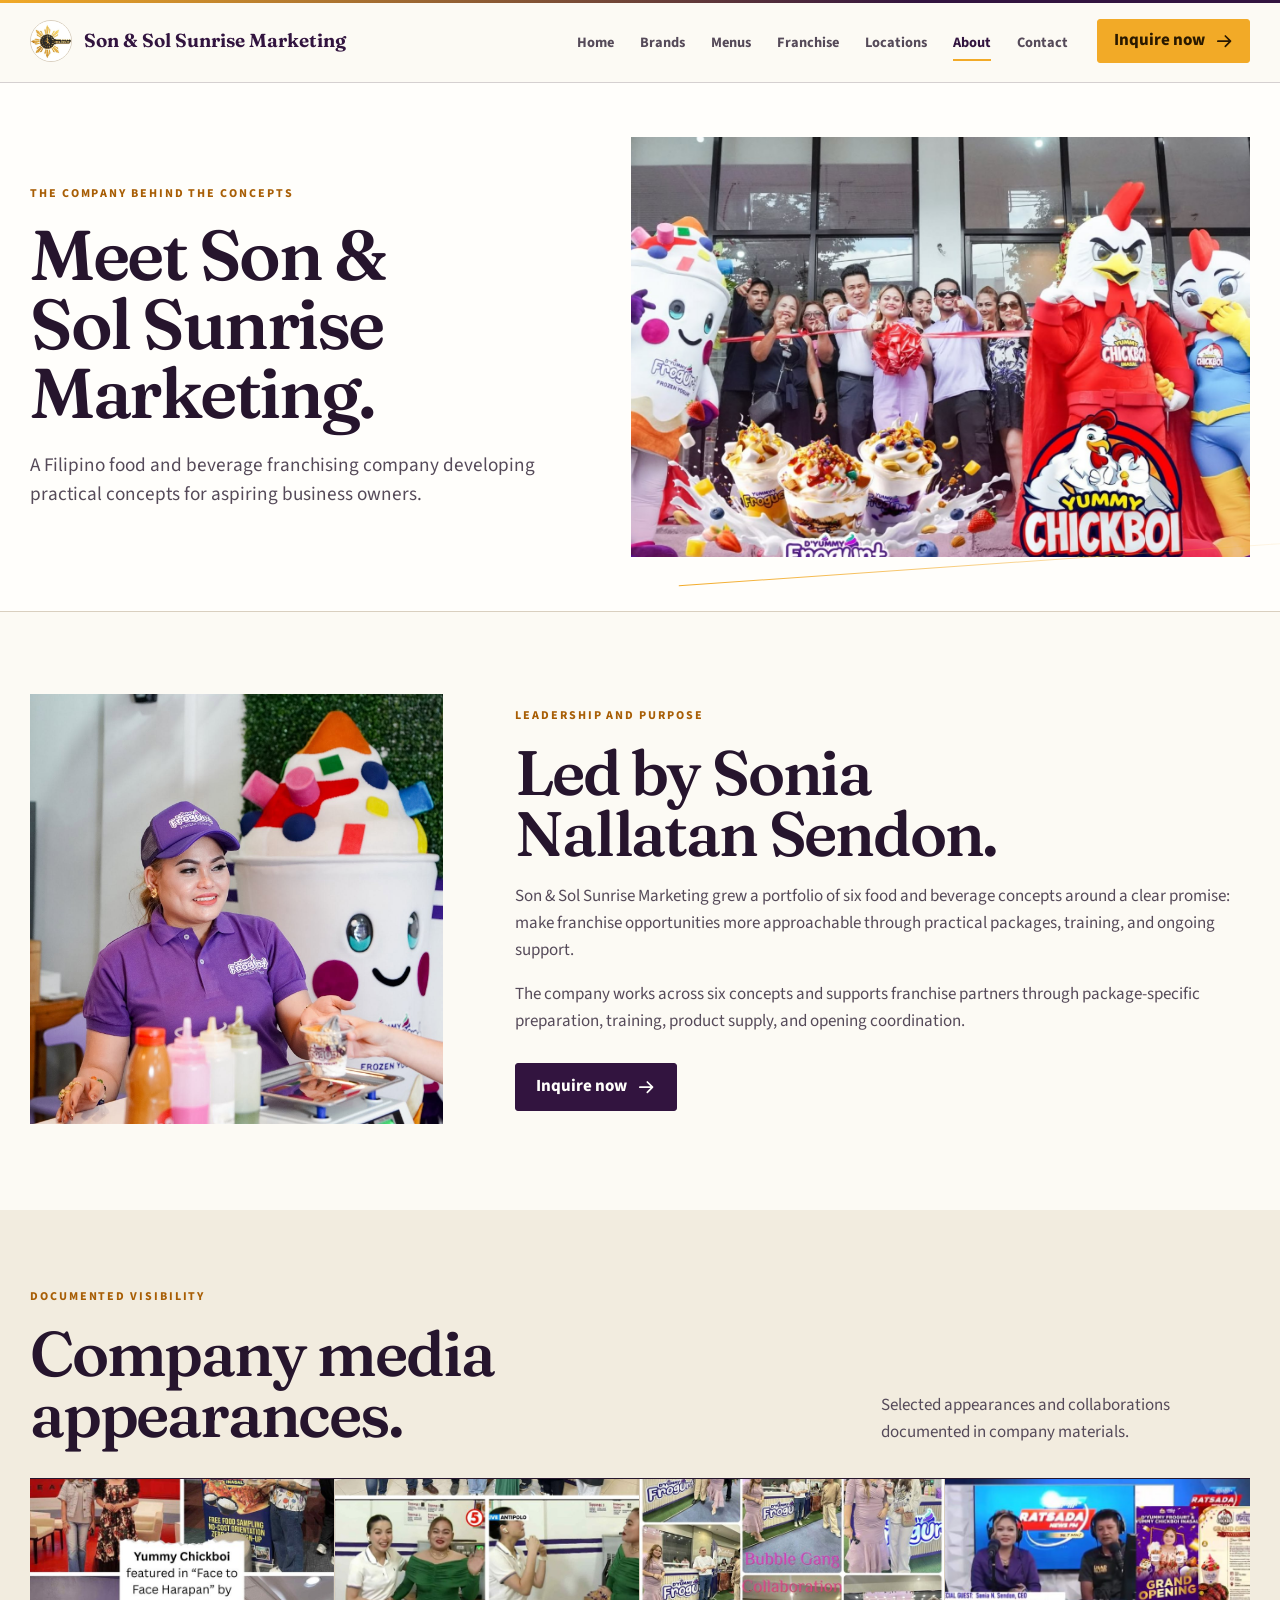
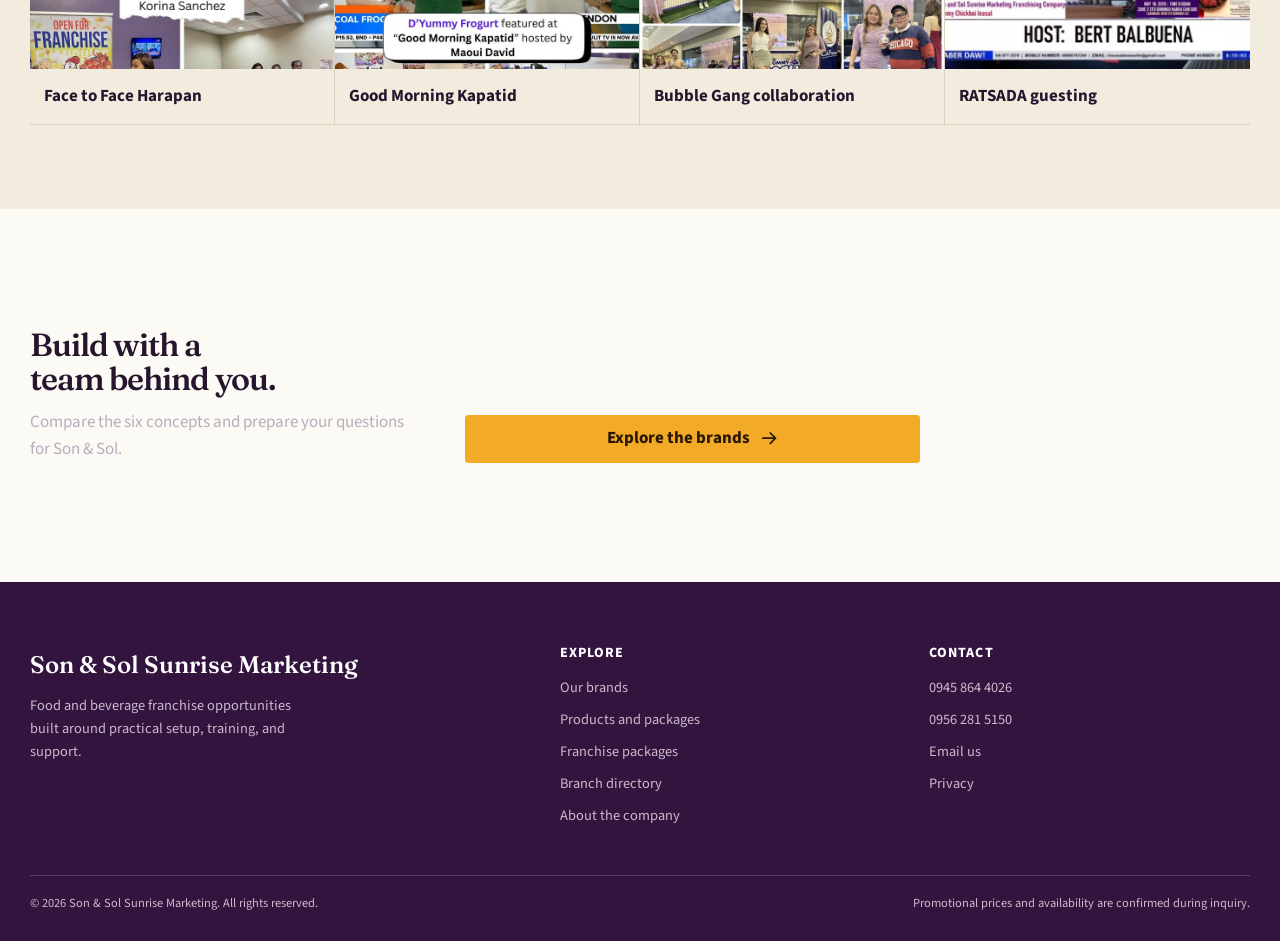
==== commit 760d8b85: "update: sync latest website changes 2026-07-23" ====
--- a/about/index.html
+++ b/about/index.html
@@ -4,27 +4,27 @@
 <meta charset="utf-8" />
 <meta name="viewport" content="width=device-width, initial-scale=1" />
 <title>About Son &amp; Sol Sunrise Marketing</title>
-<meta name="description" content="Learn about Son &amp; Sol Sunrise Marketing, founder Sonia Nallatan Sendon, company branches, support philosophy, and documented media appearances." />
-<meta name="robots" content="noindex, nofollow" />
+<meta name="description" content="Meet Son &amp; Sol Sunrise Marketing, founder and CEO Sonia Nallatan Sendon, the company purpose, and documented media appearances." />
+<meta name="robots" content="index, follow" />
 
 <meta property="og:title" content="About Son &amp; Sol Sunrise Marketing" />
-<meta property="og:description" content="Learn about Son &amp; Sol Sunrise Marketing, founder Sonia Nallatan Sendon, company branches, support philosophy, and documented media appearances." />
-<meta property="og:image" content="../assets/img/hero-crew.jpg" />
-<meta property="og:image:alt" content="D&#39;Yummy Frogurt crew member representing Son &amp; Sol Sunrise Marketing" />
+<meta property="og:description" content="Meet Son &amp; Sol Sunrise Marketing, founder and CEO Sonia Nallatan Sendon, the company purpose, and documented media appearances." />
+<meta property="og:image" content="../assets/img/about-company-opening.jpg" />
+<meta property="og:image:alt" content="Son &amp; Sol team at a ribbon-cutting event with D&#39;Yummy Frogurt and Yummy Chickboi mascots" />
 <meta property="og:type" content="website" />
 <meta property="og:locale" content="en_PH" />
 <meta property="og:site_name" content="Son &amp; Sol Sunrise Marketing" />
 
 <meta name="twitter:card" content="summary_large_image" />
 <meta name="twitter:title" content="About Son &amp; Sol Sunrise Marketing" />
-<meta name="twitter:description" content="Learn about Son &amp; Sol Sunrise Marketing, founder Sonia Nallatan Sendon, company branches, support philosophy, and documented media appearances." />
-<meta name="twitter:image" content="../assets/img/hero-crew.jpg" />
-<meta name="twitter:image:alt" content="D&#39;Yummy Frogurt crew member representing Son &amp; Sol Sunrise Marketing" />
+<meta name="twitter:description" content="Meet Son &amp; Sol Sunrise Marketing, founder and CEO Sonia Nallatan Sendon, the company purpose, and documented media appearances." />
+<meta name="twitter:image" content="../assets/img/about-company-opening.jpg" />
+<meta name="twitter:image:alt" content="Son &amp; Sol team at a ribbon-cutting event with D&#39;Yummy Frogurt and Yummy Chickboi mascots" />
 <meta name="theme-color" content="#32143f" />
 <link rel="icon" href="../assets/img/logo-company.jpg" />
 <link rel="preload" href="../assets/fonts/fraunces-variable.woff2" as="font" type="font/woff2" crossorigin />
 <link rel="preload" href="../assets/fonts/source-sans-3-variable.woff2" as="font" type="font/woff2" crossorigin />
-<link rel="stylesheet" href="../assets/css/site.css?v=20260722-sunrise" />
+  <link rel="stylesheet" href="../assets/css/site.css?v=20260723-inquiry-modal-2" />
 
 
 </head>
@@ -42,57 +42,42 @@
     <nav class="main-nav" id="main-nav" aria-label="Primary navigation" data-nav>
       <a class="nav-link " href="../index.html">Home</a>
       <a class="nav-link " href="../brands/index.html">Brands</a>
-      <a class="nav-link " href="../products/index.html">Products</a>
+      <a class="nav-link " href="../products/index.html">Menus</a>
       <a class="nav-link " href="../franchise/index.html">Franchise</a>
-      <a class="nav-link " href="../branches/index.html">Branches</a>
+      <a class="nav-link " href="../branches/index.html">Locations</a>
       <a class="nav-link active" aria-current="page" href="../about/index.html">About</a>
       <a class="nav-link " href="../contact/index.html">Contact</a>
-      <a class="btn btn-gold header-cta" href="../contact/index.html#franchise-inquiry">Start your franchise <svg class="icon"><use href="../assets/icons.svg#i-arrow-right" /></svg></a>
+      <a class="btn btn-gold header-cta" href="../contact/index.html#franchise-inquiry">Inquire now <svg class="icon"><use href="../assets/icons.svg#i-arrow-right" /></svg></a>
     </nav>
   </div>
 </header>
 
 <main id="main-content">
-<section class="page-hero">
+<section class="page-hero about-hero">
   <div class="wrap page-hero-grid">
     <div>
-      <span class="kicker">A company behind the concepts</span>
-      <h1>Your business is our concern.</h1>
-      <p class="lede">Son &amp; Sol Sunrise Marketing develops approachable food and beverage concepts for aspiring Filipino business owners.</p>
-    </div>
-    <div class="page-hero-media"><img src="../assets/img/branch-cabuyao.jpg" alt="Son and Sol franchise branch opening with the community" fetchpriority="high" /></div>
+      <span class="kicker">The company behind the concepts</span>
+      <h1>Meet Son &amp; Sol Sunrise Marketing.</h1>
+      <p class="lede">A Filipino food and beverage franchising company developing practical concepts for aspiring business owners.</p>
+    </div>
+    <div class="page-hero-media"><img src="../assets/img/about-company-opening.jpg" alt="Son and Sol team at a ribbon-cutting event with D'Yummy Frogurt and Yummy Chickboi mascots" fetchpriority="high" /></div>
   </div>
 </section>
 
-<section class="section">
+<section class="section about-story">
   <div class="wrap story-grid">
-    <div class="story-portrait"><img src="../assets/img/pic-8.jpg" alt="Son and Sol company event" loading="lazy" /></div>
+    <div class="story-portrait story-portrait-sonia"><img src="../assets/img/sonia-sendon.jpg" alt="Sonia Nallatan Sendon in D'Yummy Frogurt uniform beside the brand mascot" loading="lazy" /></div>
     <div class="story-copy">
-      <p class="kicker">The company story</p>
-      <h2>Sonia Nallatan Sendon, CEO and Founder.</h2>
+      <p class="kicker">Leadership and purpose</p>
+      <h2>Led by Sonia Nallatan Sendon.</h2>
       <p>Son &amp; Sol Sunrise Marketing grew a portfolio of six food and beverage concepts around a clear promise: make franchise opportunities more approachable through practical packages, training, and ongoing support.</p>
-      <p>The company's updated presentation marks its fourth founding anniversary. The supplied branch roster now includes locations across Luzon, Visayas, and Mindanao; confirm current operating status directly with the team.</p>
-      <a class="btn btn-primary" href="../contact/index.html">Talk to the team <svg class="icon"><use href="../assets/icons.svg#i-arrow-right" /></svg></a>
+      <p>The company works across six concepts and supports franchise partners through package-specific preparation, training, product supply, and opening coordination.</p>
+      <a class="btn btn-primary" href="../contact/index.html#franchise-inquiry">Inquire now <svg class="icon"><use href="../assets/icons.svg#i-arrow-right" /></svg></a>
     </div>
   </div>
 </section>
 
-<section class="section section-tint" id="branches" data-company-evidence>
-  <div class="wrap">
-    <div class="about-branch-preview">
-      <div class="about-branch-copy">
-        <span class="kicker">Proof from real places</span>
-        <h2>Twenty listed D'Yummy locations.</h2>
-        <p class="lede">Explore the supplied branch roster across Luzon, Visayas, and Mindanao, with complete addresses and direct Google Maps searches.</p>
-        <div class="about-branch-stats" aria-label="Branch directory summary"><span><strong>17</strong>Luzon</span><span><strong>01</strong>Visayas</span><span><strong>02</strong>Mindanao</span></div>
-        <a class="btn btn-primary" href="../branches/index.html">Open the branch directory <svg class="icon"><use href="../assets/icons.svg#i-arrow-right" /></svg></a>
-      </div>
-      <figure class="about-branch-photo"><img src="../assets/img/branch-bacoor.webp" alt="D'Yummy Frogurt franchise partners at the Molino 5 Bacoor opening" loading="lazy" /><figcaption>Molino 5 · Bacoor City, Cavite</figcaption></figure>
-    </div>
-  </div>
-</section>
-
-<section class="section" id="media">
+<section class="section about-media" id="media">
   <div class="wrap">
     <div class="section-heading-row"><div><span class="kicker">Documented visibility</span><h2>Company media appearances.</h2></div><p>Selected appearances and collaborations documented in company materials.</p></div>
     <div class="media-grid">
@@ -110,8 +95,9 @@
 
 <nav class="mobile-actions" aria-label="Quick contact">
   <a href="tel:09458644026"><svg class="icon"><use href="../assets/icons.svg#i-phone" /></svg> Call</a>
-  <a href="https://www.facebook.com/share/1FS4cDK3SG/" target="_blank" rel="noopener"><svg class="icon"><use href="../assets/icons.svg#i-facebook-logo" /></svg> Message</a>
-  <a href="../contact/index.html#franchise-inquiry">Inquire <svg class="icon"><use href="../assets/icons.svg#i-arrow-right" /></svg></a>
+  <!-- Owner gate: replace this verified email fallback only after the official Messenger username is confirmed. -->
+  <a href="mailto:sonandsolsunrisemarketingmain@gmail.com"><svg class="icon"><use href="../assets/icons.svg#i-envelope-simple" /></svg> Email</a>
+  <a href="../contact/index.html#franchise-inquiry">Inquire now <svg class="icon"><use href="../assets/icons.svg#i-arrow-right" /></svg></a>
 </nav>
 
 <footer class="site-footer">
@@ -143,7 +129,135 @@
     </div>
   </div>
 </footer>
-<script src="../assets/js/site.js?v=20260722-sunrise" defer></script>
+<dialog class="inquiry-modal" data-inquiry-modal aria-labelledby="inquiry-modal-title">
+  <div class="inquiry-modal-panel">
+    <div class="inquiry-modal-head">
+      <div><span class="kicker">Franchise inquiry</span><h2 id="inquiry-modal-title">Start your franchise inquiry.</h2></div>
+      <button class="inquiry-modal-close" type="button" data-inquiry-close aria-label="Close inquiry"><span aria-hidden="true">&times;</span></button>
+    </div>
+    <div class="conversation-workspace-grid">
+      <form class="conversation-form" data-inquiry-form data-compact-inquiry novalidate>
+        <div class="inquiry-progress" data-inquiry-progress>
+          <div class="inquiry-progress-status"><span data-step-status aria-live="polite">Step 1 of 3</span><strong>One clear step at a time.</strong></div>
+          <ol aria-label="Inquiry progress">
+            <li data-step-indicator="0" aria-current="step"><span>01</span><strong>About you</strong></li>
+            <li data-step-indicator="1"><span>02</span><strong>Business plan</strong></li>
+            <li data-step-indicator="2"><span>03</span><strong>Review</strong></li>
+          </ol>
+        </div>
+
+        <fieldset class="conversation-step contact-step" data-inquiry-step="about-you" data-step-panel="0" data-step-one-layout="contact-strip">
+          <legend tabindex="-1"><span>01</span><strong>Your contact details</strong></legend>
+          <div class="contact-step-summary">
+            <p>Tell the team who you are and where they can reply.</p>
+            <span><svg class="icon" aria-hidden="true"><use href="../assets/icons.svg#i-seal-check" /></svg> Private until you choose a handoff.</span>
+          </div>
+          <div class="contact-step-grid" data-contact-step-grid>
+            <div class="conversation-field contact-step-field"><label for="name">Full name <span>Required</span></label><input id="name" name="name" required maxlength="100" autocomplete="name" placeholder="Juan Dela Cruz" aria-describedby="name-error" /><span class="field-error" id="name-error" data-field-error="name" aria-live="polite"></span></div>
+            <div class="conversation-field contact-step-field"><label for="phone">Mobile number <span>Required</span></label><input id="phone" name="phone" type="tel" required maxlength="15" autocomplete="tel" inputmode="tel" placeholder="09XX XXX XXXX" aria-describedby="phone-help phone-error" /><small id="phone-help">11 digits, starting with 09.</small><span class="field-error" id="phone-error" data-phone-error data-field-error="phone" aria-live="polite"></span></div>
+            <div class="conversation-field contact-step-field"><label for="email">Email <span>Optional</span></label><input id="email" name="email" type="email" maxlength="120" autocomplete="email" placeholder="you@email.com" aria-describedby="email-error" /><span class="field-error" id="email-error" data-field-error="email" aria-live="polite"></span></div>
+          </div>
+          <div class="contact-step-footer">
+            <p><strong>Next:</strong> your preferred brand, location, and budget.</p>
+            <div class="inquiry-step-actions inquiry-step-actions-forward"><button class="btn btn-primary" type="button" data-step-next>Continue <svg class="icon"><use href="../assets/icons.svg#i-arrow-right" /></svg></button></div>
+          </div>
+        </fieldset>
+
+        <fieldset class="conversation-step" data-inquiry-step="business-plan" data-step-panel="1">
+          <legend tabindex="-1"><span>02</span><strong>Your planned business</strong></legend>
+          <p class="conversation-step-intro">The concept, location, and working budget you want to discuss.</p>
+          <div class="conversation-field"><label for="city">Planned city or municipality <span>Required</span></label><input id="city" name="city" required maxlength="100" placeholder="Where you plan to open" aria-describedby="city-error" /><span class="field-error" id="city-error" data-field-error="city" aria-live="polite"></span></div>
+          <div class="conversation-field conversation-brand-field" data-brand-group role="group" aria-labelledby="brand-group-label" aria-describedby="brand-help brand-error" aria-required="true">
+            <div class="conversation-field-label" id="brand-group-label">Interested brands <span>Required</span></div>
+            <p class="brand-choice-help" id="brand-help">Choose one or more concepts. Select “Not sure yet” if you want guidance.</p>
+            <div class="brand-choice-grid">
+              <label class="brand-choice"><input type="checkbox" name="brand" value="yummy-chickboi-inasal" data-brand-label="Yummy Chickboi Inasal" /><span><strong>Yummy Chickboi Inasal</strong><small>Select this concept</small></span></label>
+<label class="brand-choice"><input type="checkbox" name="brand" value="dyummy-frogurt" data-brand-label="D&#39;Yummy Frogurt" /><span><strong>D&#39;Yummy Frogurt</strong><small>Select this concept</small></span></label>
+<label class="brand-choice"><input type="checkbox" name="brand" value="yummy-brew-blend" data-brand-label="Yummy Brew Blend" /><span><strong>Yummy Brew Blend</strong><small>Select this concept</small></span></label>
+<label class="brand-choice"><input type="checkbox" name="brand" value="sonios-pizza" data-brand-label="Sonio&#39;s Pizza" /><span><strong>Sonio&#39;s Pizza</strong><small>Select this concept</small></span></label>
+<label class="brand-choice"><input type="checkbox" name="brand" value="yummy-shawarma-delight" data-brand-label="Yummy Shawarma Delight" /><span><strong>Yummy Shawarma Delight</strong><small>Select this concept</small></span></label>
+<label class="brand-choice"><input type="checkbox" name="brand" value="yummy-takoyaki-delight" data-brand-label="Yummy Takoyaki Delight" /><span><strong>Yummy Takoyaki Delight</strong><small>Select this concept</small></span></label>
+<label class="brand-choice brand-choice-unsure"><input type="checkbox" name="brand" value="not-sure" data-brand-label="Not sure yet" data-brand-unsure /><span><strong>Not sure yet</strong><small>Ask the team for guidance</small></span></label>
+            </div>
+            <span class="field-error" id="brand-error" data-brand-error data-field-error="brand" aria-live="polite"></span>
+          </div>
+          <div class="conversation-field"><label for="package">Package or budget <span>Optional</span></label><input id="package" name="package" maxlength="100" placeholder="e.g., Silver Food Cart or P135,000" /></div>
+          <label class="conversation-check"><input type="checkbox" name="capital" /><span><strong>My capital is ready.</strong><small>You can leave this unchecked if you prefer to discuss preparation first.</small></span></label>
+          <div class="inquiry-step-actions"><button class="btn btn-link" type="button" data-step-back>Back</button><button class="btn btn-primary" type="button" data-step-next>Continue to review <svg class="icon"><use href="../assets/icons.svg#i-arrow-right" /></svg></button></div>
+        </fieldset>
+
+        <fieldset class="conversation-step" data-inquiry-step="review-consent" data-step-panel="2">
+          <legend tabindex="-1"><span>03</span><strong>Review and consent</strong></legend>
+          <p class="conversation-step-intro">Confirm how your details will be handled before preparing the message.</p>
+          <label class="conversation-check conversation-check-privacy"><input type="checkbox" name="privacy" required aria-describedby="privacy-error" /><span><strong>I understand how my inquiry details will be used.</strong><small>Read the <a href="../privacy/index.html">privacy notice</a>. Nothing is automatically sent or stored by this website.</small><span class="field-error" id="privacy-error" data-field-error="privacy" aria-live="polite"></span></span></label>
+          <div class="inquiry-step-actions"><button class="btn btn-link" type="button" data-step-back>Back</button><button class="btn btn-gold conversation-submit" type="submit">Prepare inquiry <svg class="icon"><use href="../assets/icons.svg#i-arrow-right" /></svg></button></div>
+          <p class="form-note">You decide whether to open an email draft or copy the prepared message.</p>
+        </fieldset>
+      </form>
+
+      <div class="contact-guidance-stack">
+        <aside class="inquiry-review-ledger" data-inquiry-review data-ready-panel aria-labelledby="review-title">
+          <div class="inquiry-review-heading"><span class="kicker">Your local draft</span><h2 id="review-title">Review before sending.</h2><p data-review-status role="status" aria-live="polite">Your details stay with you.</p></div>
+
+          <div class="review-state review-idle" data-review-idle>
+            <span>Nothing entered yet</span>
+            <p>Complete the form to build a reviewable inquiry in this browser.</p>
+          </div>
+
+          <div class="review-state review-draft" data-review-draft hidden>
+            <dl class="inquiry-draft-list">
+              <div><dt>Name</dt><dd data-draft-name>Not provided</dd></div>
+              <div><dt>Mobile</dt><dd data-draft-phone>Not provided</dd></div>
+              <div><dt>Location</dt><dd data-draft-city>Not provided</dd></div>
+              <div><dt>Brands</dt><dd data-draft-brand>Not selected</dd></div>
+              <div><dt>Package or budget</dt><dd data-draft-package>Not specified</dd></div>
+            </dl>
+            <p>Prepare the inquiry after reviewing these details.</p>
+          </div>
+
+          <div class="review-state review-needs-review" data-review-needs-review hidden>
+            <span>Details changed</span>
+            <p>Prepare the inquiry again so the email and copied message use your latest information.</p>
+          </div>
+
+          <div class="review-state review-prepared" data-review-prepared hidden>
+            <span>Inquiry prepared</span>
+            <p>Your final message is ready. Choose how you want to continue.</p>
+            <pre class="prepared-inquiry-preview" data-prepared-preview></pre>
+          </div>
+
+          <div class="review-state review-handed-off" data-review-handed-off hidden>
+            <span>Continue in your chosen channel</span>
+            <h3>One last step remains.</h3>
+            <p data-handoff-result>Your inquiry is ready outside this website. Send or paste it there to reach the Son &amp; Sol team.</p>
+            <div class="handoff-next">
+              <strong>What happens next</strong>
+              <ol>
+                <li>Send the prepared message in your chosen channel.</li>
+                <li>The team reviews your location, brand, and budget context.</li>
+                <li>A confirmed reply-time commitment will be published once approved by the owner.</li>
+              </ol>
+            </div>
+            <div class="owner-gated-channels" aria-label="Channels awaiting owner confirmation">
+              <span data-owner-gated-channel="messenger"><strong>Messenger</strong> Official username awaiting confirmation</span>
+              <span data-owner-gated-channel="sms"><strong>SMS</strong> Official SMS number awaiting confirmation</span>
+            </div>
+          </div>
+
+          <div class="inquiry-review-actions">
+            <a class="btn btn-primary" data-email-inquiry href="mailto:sonandsolsunrisemarketingmain@gmail.com">Open email app</a>
+            <button class="btn btn-outline" data-copy-inquiry type="button">Copy inquiry details</button>
+            <div class="copy-status" data-copy-status role="status" aria-live="polite"></div>
+            <textarea class="copy-fallback" data-copy-fallback readonly hidden aria-label="Prepared inquiry text"></textarea>
+          </div>
+        </aside>
+      </div>
+    </div>
+
+  </div>
+</dialog>
+<script src="../assets/js/site.js?v=20260723-franchise-video" defer></script>
+<script src="../assets/js/inquiry.js?v=20260723-inquiry-modal" defer></script>
 
 </body>
 </html>
--- a/assets/css/site.css
+++ b/assets/css/site.css
@@ -96,8 +96,9 @@
 .cinematic-layout{position:relative;z-index:3;min-height:720px;display:grid;grid-template-columns:minmax(0,.82fr) minmax(0,1.18fr);align-items:center}
 .cinematic-copy{position:relative;grid-column:1;max-width:610px;padding:70px 0 58px;color:var(--paper)}
 .cinematic-copy .kicker{color:var(--sun)}
-.cinematic-copy h1{max-width:8.6ch;margin-top:18px;color:var(--paper);font-size:clamp(4rem,6.7vw,6.9rem)}
+.cinematic-copy h1{max-width:11ch;margin-top:18px;color:var(--paper);font-size:clamp(3.4rem,5.2vw,5.25rem);letter-spacing:-.035em;text-wrap:balance}
 .cinematic-copy h1 span{display:block;transition:opacity .55s var(--ease),transform .55s var(--ease)}
+.cinematic-copy h1 span:last-child{margin-top:.12em;color:var(--sun);font-size:.72em;font-style:italic;letter-spacing:-.02em;line-height:1.05}
 .cinematic-copy .lede{max-width:44ch;margin-top:24px;color:rgba(252,250,244,.84)}
 .cinematic-copy .lede strong{color:var(--sun)}
 .cinematic-copy .btn-primary{background:var(--sun);color:#2a1900}
@@ -125,34 +126,37 @@
 .page-hero-media{position:relative;height:440px;overflow:hidden;background:var(--paper-deep)}
 .page-hero-media img{width:100%;height:100%;object-fit:cover}
 
-.start-path{background:var(--paper)}
-.path-options{display:grid;grid-template-columns:minmax(0,1.22fr) minmax(320px,.78fr);grid-template-rows:310px 230px;gap:12px;margin-top:58px}
-.decision-panel{position:relative;min-width:0;overflow:hidden;background:var(--aubergine);color:var(--white);isolation:isolate;transition:transform .28s var(--ease),box-shadow .28s var(--ease)}
-.decision-panel::after{position:absolute;z-index:-1;inset:0;background:linear-gradient(180deg,rgba(31,13,42,.06) 12%,rgba(31,13,42,.9) 88%);content:""}
-.decision-panel-budget::after{background:linear-gradient(90deg,rgba(31,13,42,.98) 0%,rgba(31,13,42,.88) 46%,rgba(31,13,42,.12) 84%),linear-gradient(180deg,transparent 50%,rgba(31,13,42,.64))}
-.decision-panel>img{position:absolute;z-index:-2;inset:0;width:100%;height:100%;object-fit:cover;transition:filter .35s var(--ease),transform .5s var(--ease)}
-.decision-panel-budget{grid-row:1 / 3}.decision-panel-budget>img{object-position:center 30%}
-.decision-panel-concept>img{object-position:center 42%}.decision-panel-format>img{object-position:center 62%}
-.decision-panel-index{position:absolute;top:24px;left:26px;color:var(--sun);font-family:var(--display);font-size:1rem}
-.decision-panel-copy{position:absolute;right:28px;bottom:26px;left:28px;display:grid;max-width:540px}
-.decision-panel-budget .decision-panel-copy{top:78px;right:42%;bottom:auto}
-.decision-panel-copy small{margin-bottom:9px;color:var(--sun);font-size:.7rem;font-weight:750;letter-spacing:.14em;text-transform:uppercase}
-.decision-panel-copy strong{color:var(--white);font-family:var(--display);font-size:clamp(1.75rem,2.6vw,3rem);font-weight:560;line-height:1.02}
-.decision-panel-copy>span{max-width:52ch;margin-top:10px;color:rgba(255,255,255,.78);font-size:.9rem}
-.decision-panel-copy b{margin-top:16px;color:var(--white);font-size:.76rem;letter-spacing:.04em}
-.decision-panel>.icon{position:absolute;top:24px;right:24px;width:24px;height:24px;color:var(--sun);transition:transform .25s var(--ease)}
-.decision-panel:hover,.decision-panel:focus-visible{z-index:2;box-shadow:0 22px 45px rgba(49,23,55,.2);transform:translateY(-4px)}
-.decision-panel:hover>img,.decision-panel:focus-visible>img{filter:saturate(1.08) contrast(1.04);transform:scale(1.025)}
-.decision-panel:hover>.icon,.decision-panel:focus-visible>.icon{transform:translateX(4px)}
-.decision-panel:active{transform:translateY(-1px)}
-.decision-panel-concept .decision-panel-copy strong,.decision-panel-format .decision-panel-copy strong{font-size:clamp(1.55rem,2vw,2.25rem)}
-.decision-panel-format .decision-panel-copy{bottom:20px}.decision-panel-format .decision-panel-copy>span{display:none}
+.home-hook{background:var(--aubergine);color:#e9ddea;text-align:center}
+.home-hook-title{color:#fff;font-size:clamp(1.4rem,3vw,2rem)}
+.home-hook-list{display:flex;flex-wrap:wrap;justify-content:center;gap:10px 14px;margin:18px 0 0;padding:0;list-style:none}
+.home-hook-list li{border:1px solid rgba(255,255,255,.28);border-radius:999px;padding:8px 16px;font-weight:650;font-size:.9rem}
+.home-hook-note{margin-top:16px;color:rgba(255,255,255,.7);font-size:.8rem}
+.start-path{padding:88px 0 94px;background:var(--paper)}
+.start-path .section-heading-row{align-items:end}
+.start-path .section-heading-row h2{max-width:15ch;font-size:clamp(2.65rem,4vw,4.25rem)}
+.start-path .section-heading-row>p{padding-bottom:7px}
+.start-path-rail{display:grid;grid-template-columns:repeat(3,minmax(0,1fr));margin-top:44px;border:1px solid rgba(255,255,255,.12);background:var(--aubergine);box-shadow:0 18px 48px rgba(50,20,63,.1)}
+.start-choice{position:relative;min-width:0;min-height:338px;display:flex;flex-direction:column;padding:36px 38px 32px;color:rgba(255,255,255,.76);transition:background .22s var(--ease),color .22s var(--ease)}
+.start-choice+.start-choice{border-left:1px solid rgba(255,255,255,.2)}
+.start-choice::before{position:absolute;right:0;bottom:0;left:0;height:3px;background:var(--sun);content:"";transform:scaleX(0);transform-origin:left;transition:transform .25s var(--ease)}
+.start-choice-heading{display:flex;align-items:center;gap:12px;color:var(--sun);font-size:.7rem;font-weight:750;letter-spacing:.15em;text-transform:uppercase}
+.start-choice-index{font-family:var(--display);font-size:1rem;letter-spacing:0}
+.start-choice-label{padding-left:12px;border-left:1px solid rgba(242,170,39,.5)}
+.start-choice>strong{max-width:12ch;margin-top:34px;color:var(--white);font-family:var(--display);font-size:clamp(1.75rem,2.25vw,2.42rem);font-weight:560;line-height:1.03;letter-spacing:-.025em}
+.start-choice-description{max-width:39ch;margin-top:16px;font-size:.88rem;line-height:1.52}
+.start-choice-action{display:flex;align-items:center;gap:8px;margin-top:auto;padding-top:28px;color:var(--white);font-size:.76rem;font-weight:750;letter-spacing:.035em}
+.start-choice-action .icon{color:var(--sun);transition:transform .22s var(--ease)}
+.start-choice:hover,.start-choice:focus-visible{background:var(--aubergine-2);color:rgba(255,255,255,.86)}
+.start-choice:hover::before,.start-choice:focus-visible::before{transform:scaleX(1)}
+.start-choice:hover .start-choice-action .icon,.start-choice:focus-visible .start-choice-action .icon{transform:translateX(4px)}
+.start-choice:active{background:#40204b}
 
 .brand-directory{border-top:1px solid var(--line);background:var(--aubergine);color:#e9ddea}
 .brand-directory h2{color:var(--white)}
 .brand-directory .lede{color:#d4c4d7}
-.brand-directory-grid{display:grid;grid-template-columns:minmax(360px,.82fr) minmax(0,1.18fr);gap:72px;align-items:start}
+.brand-directory-grid{display:grid;grid-template-columns:minmax(330px,.78fr) minmax(0,1.22fr);gap:52px;align-items:start}
 .brand-directory-intro{position:sticky;top:122px}
+.brand-directory-intro>.lede+ p{max-width:60ch;margin-top:18px;color:#bcaabd;font-size:.92rem}
 .brand-directory-intro>.btn{margin-top:22px;color:var(--white)}
 .brand-spotlight{margin-top:38px;border:1px solid rgba(255,255,255,.18);background:#250d2e}
 .brand-spotlight-media{height:330px;overflow:hidden}
@@ -164,17 +168,39 @@
 .brand-spotlight figcaption>a{display:flex;align-items:center;gap:7px;color:#fff;font-size:.78rem;font-weight:750}.brand-spotlight figcaption>a .icon{color:var(--sun)}
 .brand-spotlight.is-changing .brand-spotlight-media img,.brand-spotlight.is-changing figcaption{opacity:.35;transform:translateY(5px)}
 .home-brand-list{border-top:1px solid rgba(255,255,255,.45)}
+.home-brand-list-heading{display:flex;align-items:end;justify-content:space-between;gap:24px;padding:0 8px 22px;color:#fff}.home-brand-list-heading span{color:var(--sun);font-size:.68rem;font-weight:750;letter-spacing:.14em;text-transform:uppercase}.home-brand-list-heading strong{max-width:18ch;color:#fff;font-family:var(--display);font-size:1.28rem;font-weight:560;line-height:1.08;text-align:right}
 .home-brand-row{min-height:116px;display:grid;grid-template-columns:36px minmax(205px,1.25fr) minmax(120px,.65fr) minmax(145px,.8fr) 22px;gap:18px;align-items:center;padding-inline:8px;border-bottom:1px solid rgba(255,255,255,.22);transition:background .22s var(--ease),padding .22s var(--ease)}
 .home-brand-row.is-active{background:rgba(255,255,255,.045)}
 .home-brand-row:hover,.home-brand-row:focus-visible{padding-inline:16px;background:rgba(255,255,255,.075)}
 .home-brand-index{align-self:start;padding-top:26px;color:var(--sun);font-family:var(--display);font-size:.82rem}
 .home-brand-identity{display:flex;align-items:center;gap:18px;min-width:0}
 .home-brand-identity img{width:62px;height:56px;object-fit:contain}
+.home-brand-copy{min-width:0;display:grid;gap:5px}
 .home-brand-name{color:#fff;font-family:var(--display);font-size:1.28rem;line-height:1.05}
+.home-brand-summary{display:block;color:#bcaabd;font-size:.76rem;line-height:1.38}
 .home-brand-detail{display:grid;gap:3px}
 .home-brand-detail small{color:#bcaabd;font-size:.68rem;font-weight:700;letter-spacing:.09em;text-transform:uppercase}
 .home-brand-detail strong{color:#fff;font-size:.9rem;line-height:1.25}
 .home-brand-row>.icon{color:var(--sun)}
+.brand-directory-compact{padding:48px 0 52px}
+.brand-directory-compact .brand-directory-intro{top:98px}
+.brand-directory-compact .brand-directory-intro h2{max-width:9ch;font-size:clamp(2.5rem,3.7vw,3.35rem)}
+.brand-directory-compact .brand-directory-intro>.lede{max-width:39ch;margin-top:10px;font-size:.96rem;line-height:1.4}
+.brand-directory-compact .brand-directory-intro>.lede+ p{margin-top:12px;font-size:.78rem;line-height:1.45}
+.brand-directory-compact .brand-directory-intro>.btn{min-height:38px;margin-top:13px;padding-block:.5rem}
+.brand-directory-compact .brand-spotlight{margin-top:16px}
+.brand-directory-compact .brand-spotlight-media{height:180px}
+.brand-directory-compact .brand-spotlight figcaption{min-height:64px;padding:9px 12px}
+.brand-directory-compact .brand-spotlight figcaption>img{width:42px;height:38px}
+.brand-directory-compact .home-brand-list-heading{padding-bottom:10px}
+.brand-directory-compact .home-brand-row{min-height:86px;grid-template-columns:26px minmax(170px,1.25fr) minmax(104px,.65fr) minmax(126px,.8fr) 18px;gap:11px;padding-inline:6px}
+.brand-directory-compact .home-brand-index{padding-top:15px}
+.brand-directory-compact .home-brand-identity{gap:12px}
+.brand-directory-compact .home-brand-identity img{width:44px;height:40px}
+.brand-directory-compact .home-brand-name{font-size:1.08rem}
+.brand-directory-compact .home-brand-summary{font-size:.68rem;line-height:1.25}
+.brand-directory-compact .home-brand-detail small{font-size:.6rem}
+.brand-directory-compact .home-brand-detail strong{font-size:.78rem}
 
 .home-products-preview{background:var(--white)}
 .home-products-preview .btn{margin-top:14px}
@@ -182,6 +208,7 @@
 .home-product-card{position:relative;min-width:0;overflow:hidden;background:var(--paper-deep)}
 .home-product-card-primary{grid-row:1 / 3}
 .home-product-card img{width:100%;height:100%;object-fit:cover;object-position:top;transition:transform .45s var(--ease)}
+.home-product-card .home-product-image-frogurt{object-position:center 70%}
 .home-product-card-wide img{object-position:center 52%}
 .home-product-card:hover img,.home-product-card:focus-visible img{transform:scale(1.025)}
 .home-product-card>span{position:absolute;right:0;bottom:0;left:0;display:grid;padding:66px 22px 20px;background:linear-gradient(transparent,rgba(38,21,45,.94));color:#fff}
@@ -199,23 +226,27 @@
 .ownership-step h3{color:#fff;font-family:var(--sans);font-size:1rem;font-weight:750;letter-spacing:0}
 .ownership-step p{margin-top:8px;color:#bcaabd;font-size:.86rem}
 .ownership-photo{position:relative;min-height:470px;overflow:hidden}
-.ownership-photo img{width:100%;height:100%;object-fit:cover;transition:transform .7s var(--ease)}
-.ownership-photo figcaption{position:absolute;right:0;bottom:0;left:0;display:grid;padding:80px 22px 20px;background:linear-gradient(transparent,rgba(31,13,42,.92))}
+.ownership-photo img,.ownership-photo video{width:100%;height:100%;object-fit:cover;transition:transform .7s var(--ease)}
+.ownership-photo video{position:absolute;inset:0;background:#250d2e}
+.ownership-photo figcaption{position:absolute;z-index:1;right:0;bottom:0;left:0;display:grid;padding:80px 22px 20px;background:linear-gradient(transparent,rgba(31,13,42,.92));pointer-events:none}
 .ownership-photo figcaption span{color:var(--sun);font-size:.68rem;font-weight:750;letter-spacing:.13em;text-transform:uppercase}.ownership-photo figcaption strong{color:#fff;font-family:var(--display);font-size:1.55rem}
 
 .evidence{background:var(--paper)}
-.evidence-grid{display:grid;grid-template-columns:minmax(300px,.72fr) minmax(0,1.28fr);gap:86px;align-items:center}
-.evidence-copy .lede{margin-top:24px}
-.support-list{display:grid;gap:0;margin-top:30px;border-top:1px solid var(--line);list-style:none}
-.support-list li{display:flex;gap:12px;padding:15px 0;border-bottom:1px solid var(--line)}
-.support-list .icon{margin-top:5px;color:var(--sun-deep)}
-.support-list strong{display:block}
-.evidence-copy>.btn{margin-top:22px}
-.evidence-photos{display:grid;grid-template-columns:1.25fr .75fr;gap:12px;align-items:end}
-.evidence-photos figure{position:relative;height:540px;overflow:hidden}
-.evidence-photos figure:last-child{height:410px;margin-bottom:-34px}
-.evidence-photos img{width:100%;height:100%;object-fit:cover}
-.evidence-photos figcaption{position:absolute;right:0;bottom:0;left:0;padding:34px 16px 14px;background:linear-gradient(transparent,rgba(38,21,45,.86));color:#fff;font-size:.78rem}
+.evidence-compact{scroll-margin-top:82px;padding:68px 0 72px}
+.evidence-heading{display:grid;grid-template-columns:minmax(300px,.84fr) minmax(360px,1.16fr);gap:clamp(48px,7vw,98px);align-items:end;padding-top:24px;border-top:1px solid var(--ink)}
+.evidence-heading h2{max-width:11ch;font-size:clamp(2.7rem,4.6vw,4.9rem)}
+.evidence-intro{max-width:620px;padding-bottom:4px}
+.evidence-intro .lede{font-size:clamp(1rem,1.35vw,1.17rem)}
+.evidence-note{max-width:58ch;margin-top:12px;color:var(--muted);font-size:.88rem}
+.evidence-intro>.btn{margin-top:18px}
+.evidence-location-grid{display:grid;grid-template-columns:1fr 1fr;gap:12px;margin-top:34px}
+.evidence-location-card{position:relative;height:300px;overflow:hidden;background:var(--aubergine)}
+.evidence-location-card img{width:100%;height:100%;object-fit:cover;transition:transform .55s var(--ease)}
+.evidence-location-card:hover img{transform:scale(1.02)}
+.evidence-location-card figcaption{position:absolute;right:0;bottom:0;left:0;display:grid;padding:62px 18px 16px;background:linear-gradient(transparent,rgba(38,21,45,.92));color:#fff}
+.evidence-location-card figcaption span{color:var(--sun);font-size:.65rem;font-weight:750;letter-spacing:.11em;text-transform:uppercase}
+.evidence-location-card figcaption strong{margin-top:2px;color:#fff;font-family:var(--display);font-size:1.35rem;font-weight:560}
+.evidence-location-card figcaption small{margin-top:2px;color:rgba(255,255,255,.78);font-size:.75rem}
 .inquiry-ready{border-top:1px solid rgba(255,255,255,.16);background:var(--aubergine);color:#d7c8da}
 .inquiry-ready .kicker{color:var(--sun)}
 
@@ -295,6 +326,23 @@
 .flavor-close h2{max-width:15ch;color:var(--white);font-size:clamp(2.5rem,4.8vw,5rem)}
 .flavor-close p{max-width:58ch;margin-top:16px;color:#cdbdd0}
 .flavor-close .btn{flex:0 0 auto}
+.page-brands .flavor-hero{min-height:620px}
+.page-brands .flavor-hero-content{padding-top:72px}
+.page-brands .flavor-hero h1{font-size:clamp(3.8rem,6.5vw,6.4rem)}
+.flavor-gallery-compact{padding:84px 0 88px}
+.flavor-gallery-compact .flavor-gallery-list{gap:0;margin-top:44px;border-top:1px solid var(--ink)}
+.flavor-gallery-compact .flavor-brand-chapter,.flavor-gallery-compact .flavor-brand-chapter-feature-right,.flavor-gallery-compact .flavor-brand-chapter-wide{grid-template-columns:240px minmax(0,1fr);gap:32px;align-items:center;padding:24px 0;border-bottom:1px solid var(--line)}
+.flavor-gallery-compact .flavor-brand-chapter-feature-right .flavor-brand-media{order:0}
+.flavor-gallery-compact .flavor-brand-media,.flavor-gallery-compact .flavor-brand-chapter-wide .flavor-brand-media{aspect-ratio:16 / 10}
+.flavor-gallery-compact .flavor-brand-number{min-width:46px;padding:10px 13px;font-size:.9rem}
+.flavor-gallery-compact .flavor-brand-copy,.flavor-gallery-compact .flavor-brand-chapter-wide .flavor-brand-copy,.flavor-gallery-compact .flavor-brand-chapter-wide:nth-child(5) .flavor-brand-copy{width:auto;margin:0;padding:0;background:transparent}
+.flavor-gallery-compact .flavor-brand-identity{grid-template-columns:78px minmax(0,1fr);gap:16px}
+.flavor-gallery-compact .flavor-brand-logo{width:78px;height:58px;padding:6px}
+.flavor-gallery-compact .flavor-brand-identity h3{font-size:clamp(1.8rem,2.8vw,3rem)}
+.flavor-gallery-compact .flavor-brand-copy>p{margin-top:12px}
+.flavor-gallery-compact .flavor-brand-facts{margin-top:17px}
+.flavor-gallery-compact .flavor-brand-facts>div{padding-block:12px}
+.flavor-gallery-compact .flavor-brand-actions{gap:14px;margin-top:16px}
 
 @media(hover:hover) and (pointer:fine){
   .flavor-brand-chapter:hover .flavor-brand-media img{transform:scale(1.025)}
@@ -309,45 +357,81 @@
 .benefit .icon-wrap strong{font-family:var(--display);font-size:1.08rem;font-weight:650;white-space:nowrap}
 .benefit h3{font-family:var(--sans);font-size:1rem;font-weight:750;letter-spacing:0}
 .benefit p{margin-top:7px;color:var(--muted);font-size:.84rem}
-
-.brand-hero{padding:62px 0 76px;border-bottom:1px solid var(--line);background:var(--white)}
-.brand-hero-grid{display:grid;grid-template-columns:minmax(0,.92fr) minmax(470px,1.08fr);gap:68px;align-items:center}
-.brand-backlink{display:inline-block;margin-bottom:22px;color:var(--aubergine);font-weight:700}
-.brand-hero-logo{width:190px;height:116px;margin-bottom:18px;object-fit:contain}
-.brand-hero h1{max-width:12ch;font-size:clamp(3.3rem,5vw,5.6rem)}
-.brand-hero .lede{margin-top:20px}
-.brand-hero-media{height:540px;overflow:hidden;background:var(--paper-deep)}
+.franchise-hero{padding:54px 0}
+.franchise-hero .page-hero-media{height:430px}
+.franchise-hero-video{width:100%;height:100%;display:block;object-fit:cover;background:var(--paper-deep)}
+.franchise-price-rail{padding:38px 0}
+.franchise-price-rail .benefit{padding-block:20px}
+.franchise-price-rail .benefit .icon-wrap{height:34px;margin-bottom:15px}
+.franchise-packages{scroll-margin-top:82px;padding:82px 0 86px}
+.franchise-packages .package-groups{margin-top:34px}
+.franchise-packages .package-row{padding:24px 0}
+.page-franchise section[id]{scroll-margin-top:150px}
+.franchise-package-showcase{padding:58px 0 68px;background:var(--paper)}
+.franchise-package-accordions{margin-top:36px;border-bottom:1px solid var(--ink)}
+.package-showcase-details{border-top:1px solid var(--ink)}
+.package-showcase-details>summary{position:relative;display:grid;grid-template-columns:minmax(0,1fr) auto;gap:28px;align-items:center;padding:24px 54px 24px 4px;cursor:pointer;list-style:none}
+.package-showcase-details>summary::-webkit-details-marker{display:none}
+.package-showcase-details>summary::after{position:absolute;right:6px;color:var(--sun-deep);font-family:var(--display);font-size:2rem;content:"+"}
+.package-showcase-details[open]>summary::after{content:"−"}
+.package-showcase-details>summary span{display:grid}
+.package-showcase-details>summary small{color:var(--sun-deep);font-size:.68rem;font-weight:750;letter-spacing:.11em;text-transform:uppercase}
+.package-showcase-details>summary strong{margin-top:4px;font-family:var(--display);font-size:1.85rem;font-weight:560}
+.package-showcase-details>summary em{color:var(--muted);font-size:.82rem;font-style:normal;font-weight:700}
+.package-showcase-details[open]>summary{background:var(--white)}
+.package-showcase-details>.package-visual-grid{display:flex;gap:12px;margin:0;overflow-x:auto;padding:28px 22px 24px;border-top:1px solid var(--line);background:var(--white);scroll-snap-type:x mandatory;scrollbar-width:thin}
+.package-showcase-details .package-visual-card{flex:0 0 min(330px,30vw);scroll-snap-align:start}
+.package-showcase-details .package-visual-card>div{padding-top:14px}
+.package-showcase-details .package-visual-card h3{font-size:1.35rem}
+.package-showcase-details .package-visual-card p{font-size:.88rem}
+.package-group-cta{margin:0 22px 26px}
+.franchise-faq{padding:78px 0 84px;background:var(--paper)}
+.franchise-faq .faq{margin-top:30px}
+
+.brand-hero{padding:46px 0 52px;border-bottom:1px solid var(--line);background:var(--white)}
+.brand-hero-grid{display:grid;grid-template-columns:minmax(0,.92fr) minmax(470px,1.08fr);gap:54px;align-items:center}
+.brand-backlink{display:inline-block;margin-bottom:16px;color:var(--aubergine);font-weight:700}
+.brand-hero-logo{width:148px;height:82px;margin-bottom:10px;object-fit:contain}
+.brand-hero h1{max-width:16ch;font-size:clamp(2.75rem,4.1vw,4.25rem)}
+.brand-hero .lede{margin-top:14px}
+.brand-hero-media{height:440px;overflow:hidden;background:var(--paper-deep)}
 .brand-hero-media img{width:100%;height:100%;object-fit:cover}
-.brand-quick{display:grid;grid-template-columns:1fr 1fr;max-width:630px;margin-top:28px;border-top:1px solid var(--line);border-bottom:1px solid var(--line)}
-.brand-fact{padding:15px 12px 15px 0}
+.brand-quick{display:grid;grid-template-columns:1fr 1fr;max-width:630px;margin-top:22px;border-top:1px solid var(--line);border-bottom:1px solid var(--line)}
+.brand-fact{padding:12px 12px 12px 0}
 .brand-fact+.brand-fact{padding-left:18px;border-left:1px solid var(--line)}
 .brand-fact span{display:block;color:var(--muted);font-size:.68rem;font-weight:700;letter-spacing:.09em;text-transform:uppercase}
 .brand-fact b{display:block;margin-top:4px;color:var(--ink)}
-.menu-feature{max-width:1000px;margin:40px auto 0}
-.menu-feature img{width:100%;max-height:720px;object-fit:cover;object-position:top;border:1px solid var(--line)}
-.concept-points{display:grid;grid-template-columns:repeat(3,1fr);margin-top:44px;border-top:1px solid var(--ink);border-bottom:1px solid var(--ink)}
-.concept-point{padding:30px 24px;border-right:1px solid var(--line)}
+.brand-menu-section,.brand-concept-section,.brand-package-section,.brand-evidence-section{padding:64px 0 68px}
+.brand-related-section{padding:54px 0}
+.brand-close-section{padding:36px 0}
+.brand-menu-section .section-heading-row,.brand-concept-section .section-heading-row,.brand-package-section .section-heading-row,.brand-evidence-section .section-heading-row,.brand-related-section .section-heading-row{gap:52px}
+.menu-feature{max-width:960px;margin:30px auto 0}
+.menu-feature img{width:100%;max-height:410px;object-fit:cover;object-position:top;border:1px solid var(--line)}
+.concept-points{display:grid;grid-template-columns:repeat(3,1fr);margin-top:30px;border-top:1px solid var(--ink);border-bottom:1px solid var(--ink)}
+.concept-point{padding:23px 20px;border-right:1px solid var(--line)}
 .concept-point:last-child{border-right:0}
 .concept-point b{display:block;color:var(--aubergine);font-size:1.05rem}
 .concept-point p{margin-top:7px;color:var(--muted);font-size:.9rem}
-.setup-grid{display:grid;grid-template-columns:repeat(3,1fr);margin-top:42px;border-top:1px solid var(--ink)}
-.setup-card{display:flex;flex-direction:column;padding:30px 26px;border-right:1px solid var(--line);border-bottom:1px solid var(--line)}
+.setup-grid{display:grid;grid-template-columns:repeat(3,1fr);margin-top:30px;border-top:1px solid var(--ink)}
+.setup-card{display:flex;flex-direction:column;padding:24px 20px;border-right:1px solid var(--line);border-bottom:1px solid var(--line)}
 .setup-card:last-child{border-right:0}
 .setup-card h3{font-family:var(--sans);font-size:1.05rem;font-weight:750;letter-spacing:0}
-.setup-card strong{display:block;margin-top:12px;font-family:var(--display);font-size:1.6rem;font-weight:560}
+.setup-card strong{display:block;margin-top:9px;font-family:var(--display);font-size:1.5rem;font-weight:560}
 .setup-card p{margin-top:8px;color:var(--muted);font-size:.88rem}
-.setup-card .btn{align-self:flex-start;margin-top:auto;padding-top:20px}
-.inclusion-band{margin-top:34px;padding:30px;border-left:2px solid var(--sun);background:var(--white)}
-.inclusion-list{display:grid;grid-template-columns:repeat(4,1fr);gap:18px;margin-top:20px}
+.setup-card .btn{align-self:flex-start;margin-top:auto;padding-top:16px}
+.inclusion-band{margin-top:26px;padding:24px;border-left:2px solid var(--sun);background:var(--white)}
+.inclusion-list{display:grid;grid-template-columns:repeat(4,1fr);gap:14px;margin-top:16px}
 .inclusion-list span{display:flex;gap:8px;align-items:flex-start;font-size:.9rem}
 .inclusion-list .icon{margin-top:4px;color:var(--sun-deep)}
-.promo-note{margin-top:22px;color:var(--muted);font-size:.83rem}
-.gallery-rail{display:grid;grid-template-columns:repeat(4,1fr);gap:9px;margin-top:38px}
-.gallery-rail img{width:100%;height:260px;object-fit:cover}
-.related-logos{display:grid;grid-template-columns:repeat(5,1fr);margin-top:34px;border-top:1px solid var(--ink);border-bottom:1px solid var(--ink)}
-.related-logo{display:grid;place-items:center;gap:6px;padding:14px;border-right:1px solid var(--line)}
+.promo-note{margin-top:18px;color:var(--muted);font-size:.83rem}
+.gallery-rail{display:grid;grid-template-columns:repeat(4,1fr);gap:8px;margin-top:28px}
+.gallery-rail img{width:100%;height:210px;object-fit:cover}
+.gallery-rail img[src*="catalog/frogurt"]{object-fit:contain;background:#f4f2ef}
+.flavor-brand-media img[src*="catalog/frogurt"]{object-fit:cover;object-position:center 68%;background:#f4f2ef}
+.related-logos{display:grid;grid-template-columns:repeat(5,1fr);margin-top:24px;border-top:1px solid var(--ink);border-bottom:1px solid var(--ink)}
+.related-logo{display:grid;place-items:center;gap:5px;padding:10px;border-right:1px solid var(--line)}
 .related-logo:last-child{border-right:0}
-.related-logo img{width:100%;height:78px;object-fit:contain}
+.related-logo img{width:100%;height:62px;object-fit:contain}
 .related-logo span{color:var(--aubergine);font-size:.72rem;font-weight:700}
 
 .package-groups{display:grid;margin-top:42px;border-top:1px solid var(--ink)}
@@ -375,6 +459,14 @@
 .story-copy p{margin-top:18px}
 .story-copy .kicker{margin-top:0}
 .story-copy .btn{margin-top:28px}
+.about-hero{padding:54px 0}
+.about-hero .page-hero-media{height:420px}
+.about-story{padding:82px 0 86px}
+.about-story .story-portrait{height:430px}
+.about-story .story-portrait-sonia img{object-position:center 60%}
+.about-media{padding:78px 0 84px;background:var(--paper-deep)}
+.about-media .media-grid{margin-top:32px}
+.about-media .media-grid img{height:190px}
 .branch-grid{display:grid;grid-template-columns:1.2fr .8fr .8fr;grid-template-rows:270px 230px;gap:9px;margin-top:42px}
 .branch-grid figure{position:relative;overflow:hidden}
 .branch-grid figure:first-child{grid-row:span 2}
@@ -425,6 +517,10 @@
 .branch-search-control:focus-within{border-color:var(--sun-deep);box-shadow:inset 0 -2px var(--sun-deep)}
 .branch-search-count{white-space:nowrap;color:var(--muted);font-size:.8rem}
 .branch-search-count strong{color:var(--aubergine);font-family:var(--display);font-size:1.2rem;font-variant-numeric:tabular-nums}
+.page-branches .branch-hero-grid{padding-top:52px}
+.page-branches .branch-hero-copy{padding:42px 0 88px 22px}
+.page-branches .branch-hero-copy::before{top:42px;bottom:88px}
+.page-branches .branch-hero-photo{height:500px}
 
 .branch-network{padding-top:150px;background:var(--paper)}
 .branch-network-heading{padding-bottom:46px;border-bottom:1px solid var(--ink)}
@@ -474,6 +570,34 @@
 .branch-locate:hover{color:var(--aubergine)}
 .branch-map-link{min-height:44px;display:inline-flex;gap:8px;align-items:center;justify-content:flex-end;color:var(--aubergine);font-size:.76rem;font-weight:750;line-height:1.15}
 .branch-map-link .icon{transition:transform .2s var(--ease)}.branch-map-link:hover .icon{transform:translateX(4px)}
+.branch-network-compact{padding-top:112px;padding-bottom:88px}
+.branch-network-compact .branch-network-heading{padding-bottom:32px}
+.branch-network-compact .branch-network-grid{display:block;margin-top:34px}
+.branch-coverage{display:grid;grid-template-columns:minmax(260px,.72fr) minmax(0,1.28fr);gap:34px;align-items:center;padding:24px 28px;background:var(--aubergine);color:rgba(255,255,255,.72)}
+.branch-coverage-copy{display:grid;gap:4px}
+.branch-coverage-copy>span{color:var(--sun);font-size:.68rem;font-weight:750;letter-spacing:.12em;text-transform:uppercase}
+.branch-coverage-copy>strong{color:#fff;font-family:var(--display);font-size:1.45rem;font-weight:560}
+.branch-coverage-copy p{max-width:48ch;margin-top:6px;font-size:.78rem}
+.branch-coverage-counts{display:grid;grid-template-columns:repeat(3,1fr);border-left:1px solid rgba(255,255,255,.18)}
+.branch-coverage-item{display:grid;place-items:center;padding:10px 18px;border-right:1px solid rgba(255,255,255,.18);transition:background .2s var(--ease),opacity .2s var(--ease)}
+.branch-coverage-item span{color:var(--sun);font-family:var(--display);font-size:2rem;line-height:1}
+.branch-coverage-item strong{margin-top:5px;color:#fff;font-size:.72rem;letter-spacing:.08em;text-transform:uppercase}
+.branch-coverage[data-active-region]:not([data-active-region=""]) .branch-coverage-item{opacity:.35}
+.branch-coverage[data-active-region]:not([data-active-region=""]) .branch-coverage-item.is-active{background:rgba(255,255,255,.1);opacity:1}
+.branch-network-compact .branch-directory{margin-top:44px}
+.branch-network-compact .branch-group+.branch-group{margin-top:44px}
+.branch-network-compact .branch-group-rows{display:grid;grid-template-columns:1fr 1fr;gap:0 18px}
+.branch-network-compact .branch-directory-row{grid-template-columns:30px minmax(0,1fr);gap:10px;align-content:start;min-height:142px;padding:16px 8px}
+.branch-network-compact .branch-directory-row:hover,.branch-network-compact .branch-directory-row:focus-within{padding-inline:12px;transform:none}
+.branch-network-compact .branch-directory-row.is-main{margin-top:0}
+.branch-network-compact .branch-row-copy h4{margin-top:5px;font-size:1.2rem}
+.branch-network-compact .branch-row-copy address{margin-top:5px;font-size:.8rem;line-height:1.35}
+.branch-network-compact .branch-row-actions{grid-column:2;align-items:flex-start;justify-content:flex-start;flex-direction:row;margin-top:3px;text-align:left}
+.branch-network-compact .branch-map-link{justify-content:flex-start;font-size:.7rem}
+.branch-network-compact+.branch-evidence{padding:82px 0 86px}
+.branch-network-compact+.branch-evidence .branch-evidence-grid{grid-template-rows:220px 220px;margin-top:36px}
+.branch-inquiry-close{padding:56px 0}
+.branch-inquiry-close .branch-inquiry-panel{padding:44px}
 .branch-empty-state{padding:64px 28px;border-top:1px solid var(--ink);border-bottom:1px solid var(--line);text-align:center}
 .branch-empty-state[hidden]{display:none}
 .branch-empty-state>span{color:var(--sun-deep);font-size:.7rem;font-weight:750;letter-spacing:.13em;text-transform:uppercase}
@@ -494,6 +618,26 @@
 .branch-inquiry-panel{display:grid;grid-template-columns:minmax(0,1.3fr) minmax(260px,.7fr);gap:70px;align-items:end;padding:62px;background:var(--aubergine);color:rgba(255,255,255,.76)}
 .branch-inquiry-panel .kicker{color:var(--sun)}.branch-inquiry-panel h2{max-width:13ch;color:#fff}.branch-inquiry-panel p{max-width:54ch;margin-top:20px}
 .branch-inquiry-actions{display:flex;align-items:stretch;flex-direction:column}.branch-inquiry-actions .btn-link{color:#fff}
+
+.contact-form-first{position:relative;overflow:hidden;padding-top:58px;padding-bottom:48px;background:var(--paper)}
+.contact-form-first::before{position:absolute;top:0;right:0;left:0;height:9px;background:linear-gradient(90deg,var(--aubergine) 0 68%,var(--sun) 68%);content:""}
+.contact-form-first-heading{display:grid;grid-template-columns:minmax(0,1.06fr) minmax(360px,.94fr);gap:52px;align-items:end;padding-bottom:30px;border-bottom:1px solid var(--ink)}
+.contact-form-first-heading h1{max-width:13ch;margin-top:8px;font-size:clamp(2.8rem,4.6vw,4.8rem)}
+.contact-form-first-intro{display:grid;gap:16px;padding-bottom:4px}.contact-form-first-intro .lede{max-width:50ch;font-size:1.05rem}.contact-form-first-intro .conversation-privacy-note{margin-top:0}
+.contact-form-first .conversation-workspace-grid{margin-top:34px}
+.contact-guidance-stack{min-width:0;display:grid;gap:22px;align-content:start}
+.contact-side-panel{padding:24px;border:1px solid var(--line);background:var(--white)}
+.contact-side-rail{display:grid;grid-template-columns:minmax(190px,.7fr) minmax(360px,1.3fr) minmax(280px,1fr);gap:28px;align-items:start;margin-top:22px}
+.contact-side-intro h2{max-width:13ch;margin-top:6px;font-size:1.75rem}.contact-side-intro>p{margin-top:8px;color:var(--muted);font-size:.78rem}
+.contact-side-links{display:grid;grid-template-columns:1fr 1fr;margin:0;border-top:1px solid var(--ink)}
+.contact-side-links a{display:grid;gap:3px;padding:11px 12px 11px 0;border-bottom:1px solid var(--line)}.contact-side-links a:nth-child(2){padding-right:0;padding-left:12px;border-left:1px solid var(--line)}.contact-side-links .contact-side-email{grid-column:1 / -1;padding-inline:0}
+.contact-side-links span,.contact-side-panel address>span{color:var(--sun-deep);font-size:.65rem;font-weight:800;letter-spacing:.1em;text-transform:uppercase}
+.contact-side-links strong{min-width:0;overflow-wrap:anywhere;font-size:.82rem}
+.contact-side-panel address{display:grid;gap:6px;margin:0;font-style:normal}.contact-side-panel address strong{font-family:var(--display);font-size:.95rem;font-weight:570;line-height:1.3}
+.contact-side-actions{display:flex;flex-wrap:wrap;gap:7px 18px;margin-top:14px;padding-top:12px;border-top:1px solid var(--line)}
+.contact-side-actions a{color:var(--aubergine);font-size:.75rem;font-weight:750;text-decoration:underline;text-decoration-color:var(--sun);text-underline-offset:4px}
+.contact-secondary-line{margin-top:16px;padding:14px 0;border-top:1px solid var(--line);border-bottom:1px solid var(--line);color:var(--muted);font-size:.78rem;text-align:center}
+.contact-secondary-line a{color:var(--aubergine);font-weight:750;text-decoration:underline;text-decoration-color:var(--sun);text-underline-offset:4px}
 
 .conversation-hero{position:relative;overflow:hidden;border-bottom:1px solid var(--line);background:var(--white)}
 .conversation-hero::before{position:absolute;inset:0;background:radial-gradient(circle at 14% 22%,rgba(242,170,39,.14),transparent 27%),linear-gradient(118deg,transparent 61%,rgba(50,20,63,.035) 61.2%,transparent 61.45%);content:"";pointer-events:none}
@@ -540,36 +684,47 @@
 .conversation-workspace-heading{padding-bottom:46px;border-bottom:1px solid var(--ink)}
 .conversation-workspace-grid{display:grid;grid-template-columns:minmax(0,1.28fr) minmax(330px,.72fr);gap:54px;align-items:start;margin-top:54px}
 .conversation-form{min-width:0;border:1px solid var(--line);background:var(--white);box-shadow:0 24px 64px rgba(50,20,63,.07)}
-.inquiry-progress{padding:25px 30px 22px;border-bottom:1px solid var(--line);background:linear-gradient(115deg,var(--paper-deep),var(--white))}
-.inquiry-progress-status{display:flex;justify-content:space-between;gap:18px;align-items:center}.inquiry-progress-status span{color:var(--sun-deep);font-size:.68rem;font-weight:800;letter-spacing:.12em;text-transform:uppercase}.inquiry-progress-status strong{font-family:var(--display);font-size:1rem;font-weight:570}
-.inquiry-progress ol{display:grid;grid-template-columns:repeat(3,1fr);gap:0;margin:20px 0 0;padding:0;list-style:none}.inquiry-progress li{position:relative;display:grid;gap:4px;padding-top:14px;border-top:2px solid var(--line);color:var(--muted)}.inquiry-progress li::before{position:absolute;top:-5px;left:0;width:8px;height:8px;border:2px solid var(--white);border-radius:50%;background:var(--line-dark);content:""}.inquiry-progress li span{font-size:.62rem;font-weight:800;letter-spacing:.1em}.inquiry-progress li strong{font-size:.73rem}.inquiry-progress li[aria-current="step"]{border-color:var(--sun-deep);color:var(--ink)}.inquiry-progress li[aria-current="step"]::before{background:var(--sun)}.inquiry-progress li.is-complete{border-color:rgba(50,20,63,.55);color:var(--ink)}.inquiry-progress li.is-complete::before{background:var(--aubergine)}
+.inquiry-progress{padding:16px 24px 15px;border-bottom:1px solid var(--line);background:linear-gradient(115deg,var(--paper-deep),var(--white))}
+.inquiry-progress-status{display:flex;justify-content:space-between;gap:16px;align-items:center}.inquiry-progress-status span{color:var(--sun-deep);font-size:.64rem;font-weight:800;letter-spacing:.12em;text-transform:uppercase}.inquiry-progress-status strong{font-family:var(--display);font-size:.88rem;font-weight:570}
+.inquiry-progress ol{display:grid;grid-template-columns:repeat(3,1fr);gap:0;margin:12px 0 0;padding:0;list-style:none}.inquiry-progress li{position:relative;display:grid;gap:2px;padding-top:10px;border-top:2px solid var(--line);color:var(--muted)}.inquiry-progress li::before{position:absolute;top:-5px;left:0;width:8px;height:8px;border:2px solid var(--white);border-radius:50%;background:var(--line-dark);content:""}.inquiry-progress li span{font-size:.58rem;font-weight:800;letter-spacing:.1em}.inquiry-progress li strong{font-size:.69rem}.inquiry-progress li[aria-current="step"]{border-color:var(--sun-deep);color:var(--ink)}.inquiry-progress li[aria-current="step"]::before{background:var(--sun)}.inquiry-progress li.is-complete{border-color:rgba(50,20,63,.55);color:var(--ink)}.inquiry-progress li.is-complete::before{background:var(--aubergine)}
 .conversation-form.is-progressive .conversation-step[hidden]{display:none}
-.conversation-step{min-width:0;min-height:510px;margin:0;padding:36px 30px 30px;border:0;scroll-margin-top:105px}
-.conversation-step legend{width:100%;display:flex;gap:15px;align-items:baseline;padding:0;color:var(--ink);font-family:var(--display)}
-.conversation-step legend span{color:var(--sun-deep);font-size:1rem;font-variant-numeric:tabular-nums}.conversation-step legend strong{font-size:2rem;font-weight:570}
+.conversation-step{min-width:0;min-height:0;margin:0;padding:22px 24px 24px;border:0;scroll-margin-top:105px}
+.conversation-step legend{width:100%;display:flex;gap:10px;align-items:baseline;padding:0;color:var(--ink);font-family:var(--display)}
+.conversation-step legend span{color:var(--sun-deep);font-size:.85rem;font-variant-numeric:tabular-nums}.conversation-step legend strong{font-size:1.6rem;font-weight:570}
 .conversation-step legend:focus{outline:0}.conversation-step legend:focus-visible strong{outline:2px solid var(--sun-deep);outline-offset:5px}
-.conversation-step-intro{max-width:58ch;margin:8px 0 30px;color:var(--muted);font-size:.88rem}
-.conversation-field-grid{display:grid;gap:22px}.conversation-field-grid-two{grid-template-columns:1fr 1fr}
-.conversation-field{min-width:0;display:grid;margin-top:22px}.conversation-field-grid .conversation-field{margin-top:0}
-.conversation-field>label,.conversation-field-label{display:flex;justify-content:space-between;gap:15px;color:var(--ink);font-size:.78rem;font-weight:750}.conversation-field>label span,.conversation-field-label span{color:var(--muted);font-size:.64rem;letter-spacing:.08em;text-transform:uppercase}
-.conversation-field>input,.conversation-field>select,.conversation-field-grid .conversation-field>input,.conversation-field-grid .conversation-field>select{width:100%;padding:14px 2px;border:0;border-bottom:1px solid var(--line-dark);border-radius:0;background:transparent;color:var(--ink);outline:0}
+.conversation-step-intro{max-width:58ch;margin:5px 0 18px;color:var(--muted);font-size:.82rem}
+.contact-step-summary{display:flex;justify-content:space-between;gap:18px;align-items:center;margin:5px 0 16px;padding-bottom:14px;border-bottom:1px solid var(--line)}
+.contact-step-summary p{color:var(--muted);font-size:.8rem}.contact-step-summary span{display:flex;gap:7px;align-items:center;color:var(--sun-deep);font-size:.66rem;font-weight:700}.contact-step-summary .icon{width:15px;height:15px}
+.contact-step-grid{display:grid;grid-template-columns:1fr 1fr 1fr;border:1px solid var(--line);background:var(--paper-deep)}
+.contact-step-field,.conversation-field-grid .contact-step-field{align-content:start;margin:0;padding:18px 16px 14px;border-right:1px solid var(--line)}
+.contact-step-field:last-child{border-right:0}.contact-step-field>input{padding:12px 0 9px}.contact-step-field small{font-size:.64rem}
+.contact-step-footer{display:flex;justify-content:space-between;gap:20px;align-items:center;margin-top:16px}.contact-step-footer>p{max-width:34ch;color:var(--muted);font-size:.7rem}.contact-step-footer>p strong{color:var(--ink)}
+.contact-step-footer .inquiry-step-actions{flex:0 0 auto;margin:0;padding:0;border:0}
+.conversation-field-grid{display:grid;gap:18px}.conversation-field-grid-two{grid-template-columns:1fr 1fr}
+.conversation-field{min-width:0;display:grid;margin-top:16px}.conversation-field-grid .conversation-field{margin-top:0}
+.conversation-field>label,.conversation-field-label{display:flex;justify-content:space-between;gap:15px;color:var(--ink);font-size:.75rem;font-weight:750}.conversation-field>label span,.conversation-field-label span{color:var(--muted);font-size:.61rem;letter-spacing:.08em;text-transform:uppercase}
+.conversation-field>input,.conversation-field>select,.conversation-field-grid .conversation-field>input,.conversation-field-grid .conversation-field>select{width:100%;padding:10px 2px;border:0;border-bottom:1px solid var(--line-dark);border-radius:0;background:transparent;color:var(--ink);outline:0}
 .conversation-field>input:focus,.conversation-field>select:focus{border-color:var(--sun-deep);box-shadow:inset 0 -2px var(--sun-deep)}
 .conversation-field>input[aria-invalid="true"],.conversation-field>select[aria-invalid="true"]{border-color:#8f2020;box-shadow:inset 0 -2px #8f2020}
-.conversation-field small{margin-top:5px;color:var(--muted);font-size:.7rem}.field-error{min-height:1.2em;margin-top:4px;color:#8f2020;font-size:.73rem;font-weight:650}
-.conversation-brand-field{margin-top:28px}.brand-choice-help{margin:7px 0 15px;color:var(--muted);font-size:.73rem}.brand-choice-grid{display:grid;grid-template-columns:1fr 1fr;gap:9px}.brand-choice{display:flex;gap:11px;align-items:center;min-height:58px;padding:12px 14px;border:1px solid var(--line);background:var(--paper);cursor:pointer;transition:border-color .18s var(--ease),background .18s var(--ease),transform .18s var(--ease)}.brand-choice:hover{border-color:var(--sun-deep);transform:translateY(-1px)}.brand-choice input{flex:0 0 auto;width:18px;height:18px;margin:0;accent-color:var(--aubergine)}.brand-choice>span{min-width:0;display:grid;gap:1px}.brand-choice strong{font-size:.78rem;line-height:1.2}.brand-choice small{margin:0;color:var(--muted);font-size:.63rem}.brand-choice:has(input:checked){border-color:var(--aubergine);background:#f3ebf5;box-shadow:inset 3px 0 var(--sun)}.brand-choice:has(input:focus-visible){outline:2px solid var(--sun-deep);outline-offset:2px}.brand-choice-unsure{grid-column:1 / -1;background:var(--paper-deep)}[data-brand-group][aria-invalid="true"] .brand-choice-grid{outline:1px solid #8f2020;outline-offset:4px}
-.conversation-check{display:flex;gap:13px;align-items:flex-start;margin-top:26px;padding:18px 0;border-top:1px solid var(--line);border-bottom:1px solid var(--line);cursor:pointer}
+.conversation-field small{margin-top:4px;color:var(--muted);font-size:.68rem}.field-error{min-height:1em;margin-top:2px;color:#8f2020;font-size:.7rem;font-weight:650}
+.conversation-brand-field{margin-top:22px}.brand-choice-help{margin:5px 0 10px;color:var(--muted);font-size:.7rem}.brand-choice-grid{display:grid;grid-template-columns:1fr 1fr;gap:8px}.brand-choice{display:flex;gap:10px;align-items:center;min-height:50px;padding:9px 12px;border:1px solid var(--line);background:var(--paper);cursor:pointer;transition:border-color .18s var(--ease),background .18s var(--ease),transform .18s var(--ease)}.brand-choice:hover{border-color:var(--sun-deep);transform:translateY(-1px)}.brand-choice input{flex:0 0 auto;width:18px;height:18px;margin:0;accent-color:var(--aubergine)}.brand-choice>span{min-width:0;display:grid;gap:1px}.brand-choice strong{font-size:.75rem;line-height:1.2}.brand-choice small{margin:0;color:var(--muted);font-size:.61rem}.brand-choice:has(input:checked){border-color:var(--aubergine);background:#f3ebf5;box-shadow:inset 3px 0 var(--sun)}.brand-choice:has(input:focus-visible){outline:2px solid var(--sun-deep);outline-offset:2px}.brand-choice-unsure{grid-column:1 / -1;background:var(--paper-deep)}[data-brand-group][aria-invalid="true"] .brand-choice-grid{outline:1px solid #8f2020;outline-offset:4px}
+.conversation-check{display:flex;gap:12px;align-items:flex-start;margin-top:18px;padding:14px 0;border-top:1px solid var(--line);border-bottom:1px solid var(--line);cursor:pointer}
 .conversation-check input{width:20px;height:20px;margin-top:2px;accent-color:var(--aubergine)}.conversation-check>span{display:grid;gap:3px}.conversation-check strong{font-size:.88rem}.conversation-check small{color:var(--muted);font-size:.73rem;line-height:1.45}.conversation-check a{text-decoration:underline;text-underline-offset:3px}
-.conversation-check-privacy{padding:22px 18px;background:var(--paper-deep)}
-.inquiry-step-actions{display:flex;justify-content:space-between;gap:14px;align-items:center;margin-top:32px;padding-top:22px;border-top:1px solid var(--line)}.inquiry-step-actions-forward{justify-content:flex-end}.inquiry-step-actions .btn-link{padding-inline:4px}.conversation-submit{margin:0}.form-note{margin-top:12px;color:var(--muted);font-size:.75rem;text-align:right}
+.conversation-check-privacy{padding:18px 16px;background:var(--paper-deep)}
+.inquiry-step-actions{display:flex;justify-content:space-between;gap:14px;align-items:center;margin-top:22px;padding-top:16px;border-top:1px solid var(--line)}.inquiry-step-actions-forward{justify-content:flex-end}.inquiry-step-actions .btn-link{padding-inline:4px}.conversation-submit{margin:0}.form-note{margin-top:9px;color:var(--muted);font-size:.72rem;text-align:right}
 
 .inquiry-review-ledger{position:sticky;top:116px;min-width:0;padding:34px;background:var(--aubergine);color:rgba(255,255,255,.72);box-shadow:var(--shadow)}
-.inquiry-review-heading{padding-bottom:24px;border-bottom:1px solid rgba(255,255,255,.18)}.inquiry-review-heading .kicker{color:var(--sun)}.inquiry-review-heading h3{color:#fff;font-size:2.15rem}.inquiry-review-heading p{margin-top:10px;font-size:.82rem}
+.inquiry-review-heading{padding-bottom:24px;border-bottom:1px solid rgba(255,255,255,.18)}.inquiry-review-heading .kicker{color:var(--sun)}.inquiry-review-heading h2,.inquiry-review-heading h3{color:#fff;font-size:2.15rem}.inquiry-review-heading p{margin-top:10px;font-size:.82rem}
 .review-state{padding:28px 0;border-bottom:1px solid rgba(255,255,255,.18)}.review-state[hidden]{display:none}.review-state>span{color:var(--sun);font-size:.68rem;font-weight:750;letter-spacing:.12em;text-transform:uppercase}.review-state>p{margin-top:9px;font-size:.84rem}
 .inquiry-draft-list{margin:0}.inquiry-draft-list>div{display:grid;grid-template-columns:105px minmax(0,1fr);gap:14px;padding:9px 0;border-bottom:1px solid rgba(255,255,255,.09)}.inquiry-draft-list>div:last-child{border-bottom:0}.inquiry-draft-list dt{color:rgba(255,255,255,.48);font-size:.68rem;font-weight:700;text-transform:uppercase}.inquiry-draft-list dd{min-width:0;margin:0;overflow-wrap:anywhere;color:#fff;font-size:.78rem;font-weight:650}
 .prepared-inquiry-preview{max-height:260px;overflow:auto;margin:16px 0 0;padding:15px;background:rgba(255,255,255,.08);color:#fff;font-family:var(--sans);font-size:.72rem;line-height:1.45;white-space:pre-wrap}
 .inquiry-review-actions{display:grid;gap:10px;padding-top:24px}.inquiry-review-actions .btn-outline{border-color:rgba(255,255,255,.52);color:#fff}.inquiry-review-actions .btn-outline:hover{background:#fff;color:var(--aubergine)}
 .inquiry-review-actions.is-disabled{opacity:.46}.inquiry-review-actions.is-disabled .btn{pointer-events:none}
 .copy-status{min-height:1.4em;color:#b9edc9;font-size:.76rem;font-weight:700}.copy-fallback{width:100%;min-height:190px;padding:12px;border:1px solid rgba(255,255,255,.35);background:rgba(255,255,255,.08);color:#fff;font-size:.75rem;line-height:1.45;resize:vertical}.copy-fallback[hidden]{display:none}
+.inquiry-review-ledger.is-handed-off{background:var(--aubergine-2)}.inquiry-review-ledger.is-handed-off .inquiry-review-actions{display:none}
+.review-handed-off h3{max-width:11ch;margin-top:8px;color:#fff;font-size:2rem}.review-handed-off>p{margin-top:12px}
+.handoff-next{margin-top:24px;padding:20px;border-left:2px solid var(--sun);background:rgba(255,255,255,.07)}.handoff-next>strong{color:#fff;font-size:.8rem}.handoff-next ol{display:grid;gap:10px;margin:14px 0 0;padding-left:20px;font-size:.78rem}
+.owner-gated-channels{display:grid;gap:8px;margin-top:20px}.owner-gated-channels>span{display:grid;gap:3px;padding:12px;border:1px dashed rgba(255,255,255,.28);color:rgba(255,255,255,.58);font-size:.7rem}.owner-gated-channels strong{color:rgba(255,255,255,.84);font-size:.72rem}
 
 .contact-office{background:var(--paper-deep)}
 .contact-office-grid{display:grid;grid-template-columns:minmax(420px,1.08fr) minmax(0,.92fr);gap:72px;align-items:center}
@@ -616,6 +771,7 @@
 .products-hero-media{position:relative;min-height:520px}
 .products-hero-main{position:absolute;inset:0 52px 42px 0;overflow:hidden;border:1px solid var(--line);background:var(--paper-deep)}
 .products-hero-main img{width:100%;height:100%;object-fit:contain}
+.products-hero-main img.catalog-photo{object-fit:cover;object-position:center}
 .products-hero-inset{position:absolute;right:0;bottom:0;width:31%;height:67%;overflow:hidden;border:9px solid var(--white);background:var(--paper);box-shadow:var(--shadow)}
 .products-hero-inset img{width:100%;height:100%;object-fit:cover;object-position:top}
 .products-hero-media>p{position:absolute;bottom:9px;left:18px;padding:8px 12px;background:var(--aubergine);color:var(--paper);font-size:.76rem}
@@ -655,12 +811,31 @@
 .package-visual-grid-three .package-visual-card>button{aspect-ratio:1.45 / 1}
 .portrait-packages .package-visual-card>button{aspect-ratio:560 / 720;background:#fff}
 .frogurt-packages .package-visual-card>button{aspect-ratio:16 / 9;background:#fff}
+.product-photo-grid .package-visual-card>button{aspect-ratio:4 / 3;background:#fff}
+.product-photo-grid .package-visual-card>button img{object-fit:cover}
+.product-brand-section .product-photo-grid .package-visual-card>button{aspect-ratio:1}
+.frogurt-packages.product-photo-grid .package-visual-card>button{aspect-ratio:4 / 3}
+.frogurt-packages.product-photo-grid .package-visual-card>button img{object-fit:contain}
 .product-brand-section{background:var(--aubergine)}
 .product-brand-section .kicker{color:var(--sun)}
 .product-brand-section .section-heading-row>p,.product-brand-section .package-visual-card p{color:#d4c4d7}
 .product-brand-section .package-visual-card h3{color:#fff}
 .product-brand-section .package-visual-card .btn-link{color:#fff}
 .product-disclaimer{max-width:94ch;padding-left:18px;border-left:2px solid var(--sun)}
+.page-products .products-hero{padding:48px 0 54px}
+.page-products .products-hero-media{min-height:430px}
+.page-products .products-hero-copy h1{font-size:clamp(3.2rem,4.7vw,4.8rem)}
+.product-catalog-section{padding:76px 0 80px}
+.product-catalog-section .section-heading-row{gap:52px}
+.product-catalog-section .package-visual-grid{display:flex;gap:12px;margin-top:36px;overflow-x:auto;padding-bottom:12px;scroll-snap-type:x mandatory;scrollbar-width:none}
+.product-catalog-section .package-visual-grid::-webkit-scrollbar,.product-catalog-section .menu-board-grid::-webkit-scrollbar{display:none}
+.product-catalog-section .package-visual-card{flex:0 0 min(360px,31vw);scroll-snap-align:start}
+.product-catalog-section .package-visual-card>div{padding-top:15px}
+.product-catalog-section .package-visual-card h3{font-size:1.4rem}
+.product-catalog-section .package-visual-card .btn{margin-top:10px}
+.product-catalog-section .product-disclaimer{margin-top:24px}
+.product-catalog-section .menu-board-grid{display:flex;gap:10px;margin-top:36px;overflow-x:auto;padding-bottom:12px;scroll-snap-type:x mandatory;scrollbar-width:none}
+.product-catalog-section .menu-board-card{flex:0 0 min(310px,27vw);scroll-snap-align:start}
 .product-dialog{position:fixed;z-index:180;inset:0;display:grid;place-items:center;padding:18px;background:rgba(25,9,30,.82);color:var(--body);backdrop-filter:blur(5px)}
 .product-dialog[hidden]{display:none}
 .product-dialog-panel{width:min(1180px,100%);max-height:92vh;overflow:auto;border:1px solid rgba(255,255,255,.35);background:var(--paper);box-shadow:0 28px 90px rgba(20,8,26,.45)}
@@ -670,16 +845,39 @@
 .product-dialog-content>img{width:100%;max-height:76vh;object-fit:contain;background:#fff}
 .product-dialog-content h2{margin-top:10px;font-size:clamp(2rem,3.5vw,3.4rem)}
 .product-dialog-content p{margin-top:16px;color:var(--muted)}
+.inquiry-modal{width:min(1040px,95vw);max-width:95vw;max-height:92vh;overflow:hidden;padding:0;border:1px solid var(--line);background:var(--paper);color:var(--body);box-shadow:0 28px 90px rgba(20,8,26,.45)}
+.inquiry-modal::backdrop{background:rgba(25,9,30,.82);backdrop-filter:blur(5px)}
+.inquiry-modal[open]{animation:inquiry-modal-in .22s ease}
+html:has(.inquiry-modal[open]){overflow:hidden}
+.inquiry-modal-panel{max-height:92vh;overflow:auto;padding:clamp(22px,3.5vw,40px)}
+.inquiry-modal-head{display:flex;justify-content:space-between;align-items:flex-start;gap:18px;padding-bottom:20px;border-bottom:1px solid var(--line)}
+.inquiry-modal-head .kicker{color:var(--sun-deep)}
+.inquiry-modal-head h2{margin-top:6px;font-size:clamp(1.9rem,3.2vw,2.6rem);line-height:1.02}
+.inquiry-modal-close{flex:none;display:grid;place-items:center;width:42px;height:42px;padding:0;border:1px solid var(--line);background:var(--white);color:var(--ink);cursor:pointer;transition:background .18s ease,color .18s ease}
+.inquiry-modal-close:hover{background:var(--ink);color:var(--white)}
+.inquiry-modal-close span{font-size:1.7rem;line-height:1;font-weight:400}
+.inquiry-modal .conversation-workspace-grid{margin-top:26px}
+.inquiry-modal .contact-step-grid{grid-template-columns:1fr}
+.inquiry-modal .contact-step-summary{align-items:flex-start;flex-direction:column;gap:7px}
+.inquiry-modal .contact-step-field{border-right:0;border-bottom:1px solid var(--line)}
+.inquiry-modal .contact-step-field:last-child{border-bottom:0}
+.inquiry-modal .contact-step-footer{align-items:stretch;flex-direction:column;gap:12px}
+.inquiry-modal .contact-step-footer .inquiry-step-actions .btn{width:100%}
+@keyframes inquiry-modal-in{from{opacity:0;transform:translateY(14px) scale(.99)}to{opacity:1;transform:none}}
+@media(prefers-reduced-motion:reduce){.inquiry-modal[open]{animation:none}}
+@media(max-width:820px){.inquiry-modal{width:100vw;max-width:100vw;max-height:100svh;height:100svh}.inquiry-modal-panel{max-height:100svh;height:100svh}.inquiry-modal-head h2{font-size:clamp(1.7rem,7vw,2.2rem)}}
 
 @media(max-width:1040px){
   .main-nav{gap:18px}.header-cta{display:none}
-  .cinematic-stage,.cinematic-layout{min-height:660px}.cinematic-layout{grid-template-columns:minmax(0,1fr) minmax(0,.86fr)}.cinematic-copy{max-width:560px;padding-block:54px}.cinematic-copy h1{font-size:clamp(3.8rem,7.5vw,5.8rem)}
+  .cinematic-stage,.cinematic-layout{min-height:660px}.cinematic-layout{grid-template-columns:minmax(0,1fr) minmax(0,.86fr)}.cinematic-copy{max-width:560px;padding-block:54px}.cinematic-copy h1{font-size:clamp(3.4rem,6.5vw,4.9rem)}
   .page-hero-grid,.brand-hero-grid,.products-hero-grid{grid-template-columns:1fr;gap:44px}.brand-hero-media{height:500px;min-height:0}.page-hero-media{height:430px}.products-hero-copy{max-width:760px}.products-hero-media{min-height:500px}
+  .start-choice{min-height:320px;padding:32px 26px 28px}.start-choice>strong{font-size:clamp(1.6rem,2.7vw,2.1rem)}
   .brand-directory-grid{grid-template-columns:1fr;gap:54px}.brand-directory-intro{position:static;display:grid;grid-template-columns:1fr 1fr;gap:0 42px}.brand-directory-intro h2,.brand-directory-intro>.lede,.brand-directory-intro>.btn,.brand-directory-intro>.kicker{grid-column:1}.brand-spotlight{grid-column:2;grid-row:1 / span 5;margin-top:0}.brand-spotlight-media{height:350px}
   .home-brand-row{grid-template-columns:38px minmax(220px,1.2fr) minmax(130px,.7fr) minmax(140px,.8fr) 20px}
   .ownership-grid{grid-template-columns:1fr;gap:30px}.ownership-photo{min-height:430px}
-  .evidence-grid{grid-template-columns:1fr;gap:46px}.evidence-copy{max-width:760px}
+  .evidence-heading{grid-template-columns:minmax(280px,.9fr) minmax(340px,1.1fr);gap:44px}.evidence-location-card{height:280px}
   .flavor-hero{min-height:710px}.flavor-hero-content{padding-top:86px}.flavor-brand-chapter{grid-template-columns:minmax(0,1.08fr) minmax(300px,.92fr);gap:44px}.flavor-brand-chapter-feature-right{grid-template-columns:minmax(300px,.92fr) minmax(0,1.08fr)}.flavor-brand-chapter-wide{grid-template-columns:1fr}.flavor-brand-chapter-wide .flavor-brand-copy{width:72%}.flavor-support-grid{gap:64px}
+  .page-products .products-hero-media{min-height:430px}
   .benefit-row{grid-template-columns:repeat(3,1fr)}.benefit:nth-child(3){border-right:0}.benefit:nth-child(-n+3){border-bottom:1px solid var(--line)}
   .setup-grid{grid-template-columns:1fr 1fr}.inclusion-list{grid-template-columns:1fr 1fr}.package-row{grid-template-columns:1fr 1fr}.package-row>div:last-child{grid-column:2}
   .story-grid{grid-template-columns:1fr;gap:44px}.story-portrait{max-width:680px}
@@ -687,6 +885,8 @@
   .branch-hero-grid{grid-template-columns:minmax(0,.85fr) minmax(430px,1.15fr);gap:0 42px}.branch-hero-copy h1{font-size:clamp(3.8rem,7vw,5.8rem)}
   .branch-network-grid{grid-template-columns:minmax(290px,.68fr) minmax(0,1.32fr);gap:34px}.branch-atlas{padding:22px}.branch-directory-row{grid-template-columns:34px minmax(0,1fr) 154px;gap:13px}.branch-map-link{font-size:.71rem}
   .branch-inquiry-panel{gap:42px;padding:50px}
+  .contact-form-first-heading{grid-template-columns:minmax(0,1fr) minmax(320px,1fr);gap:36px}
+  .contact-side-rail{grid-template-columns:minmax(180px,.75fr) minmax(0,1.25fr)}.contact-side-location{grid-column:1 / -1;display:grid;grid-template-columns:minmax(0,1fr) auto;gap:28px;align-items:end}.contact-side-actions{justify-content:flex-end}
   .conversation-hero-grid{grid-template-columns:minmax(0,.88fr) minmax(430px,1.12fr);gap:0 36px}.conversation-hero-copy h1{font-size:clamp(3.7rem,7vw,5.7rem)}.conversation-hero-photo-primary{width:84%}
   .contact-intent-grid{grid-template-columns:minmax(0,1.05fr) minmax(280px,.95fr)}.contact-guidance-panel{grid-template-columns:54px minmax(0,1fr);gap:20px}.contact-guidance-panel .btn{grid-column:2;justify-self:start}
   .conversation-workspace-grid{grid-template-columns:minmax(0,1.1fr) minmax(310px,.9fr);gap:36px}.inquiry-review-ledger{padding:28px}.contact-office-grid{grid-template-columns:minmax(360px,.9fr) minmax(0,1.1fr);gap:44px}.contact-office-photo{height:560px}
@@ -703,29 +903,179 @@
   .section-heading-row{grid-template-columns:1fr;gap:22px}
   .nav-shell{min-height:70px}.site-logo{min-width:0;gap:9px;white-space:normal}.site-logo span{display:block;max-width:190px;font-size:clamp(.76rem,3.3vw,.92rem);line-height:1.05;text-wrap:balance}.site-logo img{flex:0 0 auto;width:40px;height:40px}
   .main-nav{position:absolute;top:70px;right:0;left:0;display:none;flex-direction:column;align-items:stretch;gap:0;padding:10px 16px 20px;border-bottom:1px solid var(--line);background:var(--paper);box-shadow:var(--shadow)}.main-nav.open{display:flex}.nav-link{padding:14px 0;border-bottom:1px solid var(--line)}.nav-link::after{display:none}.header-cta{display:inline-flex;margin:10px 0 0}.nav-toggle{display:grid;place-items:center}
-  .page-hero::after{display:none}.cinematic-stage{min-height:0;padding-bottom:390px;background:var(--aubergine)}.cinematic-stage::after{background:linear-gradient(180deg,var(--aubergine) 0%,var(--aubergine) 48%,rgba(31,13,42,.84) 60%,rgba(31,13,42,0) 78%)}.cinematic-layout{min-height:0;display:block}.cinematic-copy{max-width:none;padding:42px 0 34px 18px}.cinematic-copy h1{font-size:clamp(3.15rem,14.5vw,4.35rem)}.cinematic-copy .lede{margin-top:22px}.cinematic-poster{top:auto;bottom:0;height:390px;object-position:62% center;transform:none}.cinematic-video{display:none}.cinematic-horizon{top:48px;left:0;height:104px}.hero-actions{align-items:stretch;flex-direction:column}.hero-actions .btn{width:100%}.cinematic-evidence{grid-template-columns:1fr;border-top:1px solid var(--line)}.cinematic-evidence-item{min-height:92px;padding:18px 20px;border-right:0;border-bottom:1px solid var(--line)}.cinematic-evidence-item:last-child{border-bottom:0}
+  .page-hero::after{display:none}.cinematic-stage{min-height:0;padding-bottom:390px;background:var(--aubergine)}.cinematic-stage::after{background:linear-gradient(180deg,var(--aubergine) 0%,var(--aubergine) 48%,rgba(31,13,42,.84) 60%,rgba(31,13,42,0) 78%)}.cinematic-layout{min-height:0;display:block}.cinematic-copy{max-width:none;padding:42px 0 34px 18px}.cinematic-copy h1{font-size:clamp(2.9rem,11vw,3.55rem)}.cinematic-copy .lede{margin-top:22px}.cinematic-poster{top:auto;bottom:0;height:390px;object-position:62% center;transform:none}.cinematic-video{display:none}.cinematic-horizon{top:48px;left:0;height:104px}.hero-actions{align-items:stretch;flex-direction:column}.hero-actions .btn{width:100%}.cinematic-evidence{grid-template-columns:1fr;border-top:1px solid var(--line)}.cinematic-evidence-item{min-height:92px;padding:18px 20px;border-right:0;border-bottom:1px solid var(--line)}.cinematic-evidence-item:last-child{border-bottom:0}
   .brand-hero-media{width:100%;height:380px}
   .page-hero{padding:48px 0 54px}.page-hero h1{font-size:clamp(2.9rem,12vw,4.2rem)}.page-hero-media{width:100%;height:310px}
-  .path-options{grid-template-columns:1fr;grid-template-rows:none;gap:9px;margin-top:40px}.decision-panel,.decision-panel-budget{grid-row:auto;min-height:300px}.decision-panel-budget{min-height:420px}.decision-panel-budget::after{background:linear-gradient(180deg,rgba(31,13,42,.72),rgba(31,13,42,.94))}.decision-panel-format{min-height:260px}.decision-panel-copy{right:20px;bottom:22px;left:20px}.decision-panel-budget .decision-panel-copy{top:76px;right:20px;bottom:auto}.decision-panel-copy strong,.decision-panel-concept .decision-panel-copy strong,.decision-panel-format .decision-panel-copy strong{font-size:clamp(1.7rem,8vw,2.4rem)}.decision-panel-format .decision-panel-copy>span{display:block}.decision-panel-index{top:18px;left:20px}.decision-panel>.icon{top:18px;right:18px}
-  .brand-directory-intro{display:block}.brand-spotlight{margin-top:32px}.brand-spotlight-media{height:300px}.brand-spotlight figcaption{grid-template-columns:48px minmax(0,1fr)}.brand-spotlight figcaption>img{width:48px;height:44px}.brand-spotlight figcaption>a{grid-column:2}.home-brand-row{grid-template-columns:30px minmax(0,1fr) 20px;gap:10px;min-height:178px;padding:20px 4px}.home-brand-row:hover,.home-brand-row:focus-visible{padding-inline:8px}.home-brand-index{padding-top:8px}.home-brand-identity{gap:12px}.home-brand-identity img{width:58px;height:54px}.home-brand-name{font-size:1.12rem}.home-brand-detail{grid-column:2 / 4;grid-template-columns:110px minmax(0,1fr);gap:10px;padding-top:8px;border-top:1px solid rgba(255,255,255,.12)}.home-brand-row>.icon{grid-column:3;grid-row:1}.home-brand-detail small{align-self:start}.home-brand-detail strong{font-size:.82rem}
+  .start-path{padding:72px 0}.start-path .section-heading-row h2{font-size:clamp(2.35rem,10vw,3.25rem)}.start-path .section-heading-row>p{padding-bottom:0}.start-path-rail{grid-template-columns:1fr;margin-top:34px}.start-choice{min-height:232px;padding:26px 24px 24px}.start-choice+.start-choice{border-top:1px solid rgba(255,255,255,.2);border-left:0}.start-choice>strong{max-width:18ch;margin-top:22px;font-size:clamp(1.75rem,7.4vw,2.22rem)}.start-choice-description{margin-top:12px}.start-choice-action{padding-top:22px}
+  .brand-directory-intro{display:block}.brand-spotlight{margin-top:32px}.brand-spotlight-media{height:300px}.brand-spotlight figcaption{grid-template-columns:48px minmax(0,1fr)}.brand-spotlight figcaption>img{width:48px;height:44px}.brand-spotlight figcaption>a{grid-column:2}.home-brand-list-heading{align-items:flex-start;flex-direction:column;gap:8px;padding:0 4px 20px}.home-brand-list-heading strong{max-width:22ch;text-align:left}.home-brand-row{grid-template-columns:30px minmax(0,1fr) 20px;gap:10px;min-height:178px;padding:20px 4px}.home-brand-row:hover,.home-brand-row:focus-visible{padding-inline:8px}.home-brand-index{padding-top:8px}.home-brand-identity{gap:12px}.home-brand-identity img{width:58px;height:54px}.home-brand-name{font-size:1.12rem}.home-brand-detail{grid-column:2 / 4;grid-template-columns:110px minmax(0,1fr);gap:10px;padding-top:8px;border-top:1px solid rgba(255,255,255,.12)}.home-brand-row>.icon{grid-column:3;grid-row:1}.home-brand-detail small{align-self:start}.home-brand-detail strong{font-size:.82rem}
+  .brand-directory-compact .home-brand-row{grid-template-columns:30px minmax(0,1fr) 20px;gap:10px;min-height:164px;padding:18px 4px}.brand-directory-compact .home-brand-index{padding-top:8px}
   .home-product-cards{grid-template-columns:1fr;grid-template-rows:none;gap:9px;margin-top:36px}.home-product-card,.home-product-card-primary{grid-row:auto;height:290px}.home-product-card-primary{height:420px}.home-product-card>span{padding:54px 16px 15px}.home-product-card b,.home-product-card-primary b{font-size:1.65rem}
   .ownership-grid{margin-top:42px}.ownership-path{grid-template-columns:1fr}.ownership-step,.ownership-step:nth-child(odd),.ownership-step:nth-child(even){min-height:118px;padding:22px 0;border-right:0}.ownership-photo{min-height:390px}
-  .evidence-photos{grid-template-columns:1fr 1fr}.evidence-photos figure,.evidence-photos figure:last-child{height:330px}
+  .evidence-compact{padding:64px 0 68px}.evidence-heading{grid-template-columns:1fr;gap:20px;padding-top:20px}.evidence-heading h2{font-size:clamp(2.45rem,10.6vw,3.4rem)}.evidence-intro{max-width: none}.evidence-location-grid{gap:8px;margin-top:30px}.evidence-location-card{height:270px}.evidence-location-card figcaption{padding:52px 12px 13px}.evidence-location-card figcaption strong{font-size:1.12rem}.evidence-location-card figcaption small{font-size:.68rem}
   .logo-rail{display:flex;overflow-x:auto;scroll-snap-type:x mandatory}.logo-tile{flex:0 0 135px;scroll-snap-align:start}.proof-strip{grid-template-columns:1fr}.proof-item{justify-content:flex-start;border-right:0;border-bottom:1px solid var(--line)}
   .flavor-hero{min-height:680px}.flavor-hero-media img{object-position:center bottom}.flavor-hero-content{padding-top:58px}.flavor-hero h1{font-size:clamp(3.2rem,14vw,4.6rem)}.flavor-hero .lede{font-size:.96rem}.flavor-hero-note{display:none}.flavor-gallery{scroll-margin-top:70px}.flavor-gallery-heading h2 br{display:none}.flavor-gallery-list{gap:76px;margin-top:48px}.flavor-brand-chapter,.flavor-brand-chapter-feature-right,.flavor-brand-chapter-wide{grid-template-columns:1fr;gap:28px}.flavor-brand-chapter-feature-right .flavor-brand-media{order:0}.flavor-brand-media,.flavor-brand-chapter-wide .flavor-brand-media{aspect-ratio:4/3}.flavor-brand-number{min-width:50px;padding:11px 14px;font-size:.92rem}.flavor-brand-chapter-wide .flavor-brand-copy,.flavor-brand-chapter-wide:nth-child(5) .flavor-brand-copy{width:100%;margin-top:0;padding:0}.flavor-brand-identity{grid-template-columns:88px minmax(0,1fr);gap:16px}.flavor-brand-logo{width:88px;height:66px}.flavor-brand-identity h3{font-size:clamp(2rem,9vw,3.1rem)}.flavor-brand-facts{grid-template-columns:1fr}.flavor-brand-facts>div+div{padding-left:0;border-top:1px solid var(--line);border-left:0}.flavor-brand-actions{align-items:stretch;flex-direction:column}.flavor-brand-actions .btn{width:100%}.flavor-comparison-frame{border-bottom:0}.flavor-comparison table,.flavor-comparison tbody,.flavor-comparison tr,.flavor-comparison th,.flavor-comparison td{display:block;width:100%}.flavor-comparison thead{display:none}.flavor-comparison tbody tr{padding:22px 0;border-bottom:1px solid var(--ink)}.flavor-comparison tbody th{padding:0 0 14px;border:0;font-size:1.35rem}.flavor-comparison tbody td{display:grid;grid-template-columns:116px minmax(0,1fr);gap:14px;padding:8px 0;border:0}.flavor-comparison tbody td::before{color:var(--muted);font-size:.62rem;font-weight:750;letter-spacing:.08em;text-transform:uppercase}.flavor-comparison tbody td:nth-of-type(1)::before{content:"Menu"}.flavor-comparison tbody td:nth-of-type(2)::before{content:"From"}.flavor-comparison tbody td:nth-of-type(3)::before{content:"Setup"}.flavor-support-grid{grid-template-columns:1fr;gap:48px}.flavor-support-intro{position:static}.flavor-support-list article{grid-template-columns:44px 1fr;gap:16px}.flavor-close-inner{align-items:stretch;flex-direction:column;gap:32px}.flavor-close .btn{width:100%}
+  .page-brands .flavor-hero{min-height:560px}.page-brands .flavor-hero-content{padding-top:46px}.flavor-gallery-compact{padding:64px 0 68px}.flavor-gallery-compact .flavor-gallery-list{gap:0;margin-top:34px}.flavor-gallery-compact .flavor-brand-chapter,.flavor-gallery-compact .flavor-brand-chapter-feature-right,.flavor-gallery-compact .flavor-brand-chapter-wide{grid-template-columns:1fr;gap:18px;padding:24px 0}.flavor-gallery-compact .flavor-brand-media,.flavor-gallery-compact .flavor-brand-chapter-wide .flavor-brand-media{aspect-ratio:16 / 9}.flavor-gallery-compact .flavor-brand-facts{grid-template-columns:1fr 1fr}.flavor-gallery-compact .flavor-brand-facts>div+div{padding-top:12px;padding-left:14px;border-top:0;border-left:1px solid var(--line)}
   .benefit-row{grid-template-columns:1fr}.benefit,.benefit:nth-child(3){border-right:0;border-bottom:1px solid var(--line)}
-  .brand-hero-logo{width:150px;height:90px}.brand-hero h1{font-size:3rem}.brand-quick{grid-template-columns:1fr 1fr}.concept-points,.setup-grid{grid-template-columns:1fr}.concept-point,.setup-card{border-right:0;border-bottom:1px solid var(--line)}.inclusion-list{grid-template-columns:1fr}.gallery-rail{display:flex;overflow-x:auto;scroll-snap-type:x mandatory}.gallery-rail img{flex:0 0 78%;scroll-snap-align:start}.related-logos{display:flex;overflow-x:auto}.related-logo{flex:0 0 140px}
+  .franchise-hero{padding:42px 0 48px}.franchise-hero .page-hero-media{height:320px}.franchise-price-rail{padding:28px 0}.franchise-price-rail .benefit{padding:18px 4px}.franchise-packages,.franchise-faq{padding:64px 0 68px}.franchise-package-showcase{padding:48px 0 56px}.package-showcase-details>summary{grid-template-columns:1fr;gap:8px;padding:20px 42px 20px 2px}.package-showcase-details>summary strong{font-size:1.55rem}.package-showcase-details>.package-visual-grid{padding:22px 16px 20px}.package-showcase-details .package-visual-card{flex-basis:82%}.package-group-cta{width:calc(100% - 32px);margin:0 16px 22px}
+  .brand-hero{padding:38px 0 44px}.brand-hero-logo{width:132px;height:72px}.brand-hero h1{font-size:3rem}.brand-quick{grid-template-columns:1fr 1fr}.brand-menu-section,.brand-concept-section,.brand-package-section,.brand-evidence-section{padding:58px 0 62px}.brand-related-section{padding:44px 0}.brand-close-section{padding:28px 0}.brand-menu-section .section-heading-row,.brand-concept-section .section-heading-row,.brand-package-section .section-heading-row,.brand-evidence-section .section-heading-row,.brand-related-section .section-heading-row{gap:18px}.menu-feature{margin-top:24px}.menu-feature img{max-height:360px}.concept-points,.setup-grid{grid-template-columns:1fr;margin-top:24px}.concept-point,.setup-card{padding:20px 4px;border-right:0;border-bottom:1px solid var(--line)}.inclusion-band{padding:22px 18px}.inclusion-list{grid-template-columns:1fr}.gallery-rail{display:flex;overflow-x:auto;scroll-snap-type:x mandatory}.gallery-rail img{flex:0 0 78%;height:220px;scroll-snap-align:start}.related-logos{display:flex;overflow-x:auto}.related-logo{flex:0 0 132px}.related-logo img{height:58px}
   .package-row{grid-template-columns:1fr;gap:14px}.package-row>div:last-child{grid-column:auto}.package-row.featured{padding-left:14px}
   .branch-grid{display:flex;overflow-x:auto;scroll-snap-type:x mandatory}.branch-grid figure,.branch-grid figure:first-child{flex:0 0 82%;height:310px;scroll-snap-align:start}.media-grid{grid-template-columns:1fr}.media-grid figure{border-right:0}
   .about-branch-preview{grid-template-columns:1fr;gap:34px}.about-branch-copy>.btn{width:100%}.about-branch-photo{height:360px}.about-branch-stats span{padding:16px 8px}.about-branch-stats strong{font-size:1.6rem}
+  .about-hero{padding:42px 0 48px}.about-hero .page-hero-media{height:310px}.about-story,.about-media{padding:64px 0 68px}.about-story .story-portrait{height:330px}.about-media .media-grid img{height:210px}
   .branch-hero-grid{grid-template-columns:1fr;padding-top:0}.branch-hero-copy{padding:54px 0 46px 18px}.branch-hero-copy::before{top:54px;bottom:46px}.branch-hero-copy h1{font-size:clamp(3.35rem,14vw,4.7rem)}.branch-hero-photo{height:380px}.branch-search-panel{grid-column:1;grid-template-columns:1fr;gap:14px;margin:0 -1px;padding:22px 18px;transform:none}.branch-search-control{grid-template-columns:24px minmax(0,1fr)}.branch-search-count{grid-column:2;padding-bottom:10px}.branch-network{padding-top:78px}.branch-filter-bar{margin-inline:-16px;padding-left:16px}.branch-filter{padding-inline:18px}.branch-network-grid{grid-template-columns:1fr;gap:34px;margin-top:36px}.branch-atlas{position:relative;top:auto;min-height:0}.branch-atlas-map{height:430px}.branch-directory-row{grid-template-columns:30px minmax(0,1fr);gap:12px;padding:22px 2px}.branch-directory-row:hover,.branch-directory-row:focus-within{padding-inline:7px;transform:none}.branch-directory-row.is-main{padding-inline:10px}.branch-row-actions{grid-column:2;align-items:flex-start;flex-direction:row;justify-content:space-between;text-align:left}.branch-locate,.branch-map-link{justify-content:flex-start}.branch-group+.branch-group{margin-top:48px}.branch-group-heading h3{font-size:2rem}.branch-evidence-grid{display:flex;overflow-x:auto;grid-template:none;scroll-snap-type:x mandatory}.branch-evidence-grid figure,.branch-evidence-grid .branch-evidence-primary{flex:0 0 84%;height:390px;scroll-snap-align:start}.branch-inquiry-panel{grid-template-columns:1fr;gap:34px;padding:38px 22px}.branch-inquiry-actions .btn{width:100%}
+  .page-branches .branch-hero-copy{padding:46px 0 40px 18px}.page-branches .branch-hero-copy::before{top:46px;bottom:40px}.page-branches .branch-hero-photo{height:330px}.branch-network-compact{padding:68px 0}.branch-coverage{grid-template-columns:1fr;gap:20px;padding:22px 18px}.branch-coverage-counts{border-top:1px solid rgba(255,255,255,.18);border-left:0}.branch-coverage-item{padding-inline:8px}.branch-network-compact .branch-directory{margin-top:34px}.branch-network-compact .branch-group-rows{grid-template-columns:1fr}.branch-network-compact .branch-directory-row{min-height:0;padding:17px 2px}.branch-network-compact+.branch-evidence{padding:64px 0 68px}.branch-inquiry-close{padding:44px 0}
+  .contact-form-first{padding-top:42px;padding-bottom:34px}.contact-form-first-heading{grid-template-columns:1fr;gap:16px;padding-bottom:24px}.contact-form-first-heading h1{max-width:12ch;margin-top:5px;font-size:clamp(2.5rem,11vw,3.35rem)}.contact-form-first-intro{gap:12px}.contact-form-first-intro .lede{font-size:.96rem}.contact-form-first .conversation-workspace-grid{margin-top:24px}.contact-secondary-line{text-align:left}.contact-side-panel{padding:26px 20px}
+  .contact-side-rail{grid-template-columns:1fr;gap:20px;margin-top:18px}.contact-side-location{grid-column:auto;display:block}.contact-side-actions{justify-content:flex-start}.contact-side-links{grid-template-columns:1fr}.contact-side-links a,.contact-side-links a:nth-child(2),.contact-side-links .contact-side-email{grid-column:auto;padding:11px 0;border-left:0}.contact-secondary-line{margin-top:12px}
   .conversation-hero-grid{grid-template-columns:1fr;padding-top:0}.conversation-hero-copy{padding:52px 0 42px 18px}.conversation-hero-copy::before{top:52px;bottom:42px}.conversation-hero-copy h1{font-size:clamp(3.25rem,14vw,4.65rem)}.conversation-hero-visual{height:410px}.conversation-hero-photo-primary{right:0;width:86%;height:370px}.conversation-hero-photo-secondary{bottom:10px;width:42%;height:205px;border-width:5px}.conversation-direct-rail{grid-template-columns:1fr;margin:0 -1px}.conversation-direct-rail a,.conversation-direct-rail a:last-child{padding:18px;border-right:0;border-bottom:1px solid var(--line)}.conversation-direct-rail a:last-child{border-bottom:0}.contact-intent-section{padding-top:78px}.contact-intent-grid{grid-template-columns:1fr;grid-template-rows:none}.contact-intent,.contact-intent-primary{grid-row:auto;min-height:180px;padding:24px}.contact-intent-primary{min-height:250px}.contact-intent-primary strong{font-size:clamp(2.5rem,12vw,3.7rem)}.contact-guidance-panel{grid-template-columns:42px minmax(0,1fr);padding:28px 20px}.contact-guidance-panel h3{font-size:1.7rem}.contact-guidance-panel .btn{grid-column:1 / -1;width:100%}.conversation-workspace-grid{grid-template-columns:1fr;gap:36px;margin-top:38px}.conversation-field-grid-two{grid-template-columns:1fr}.conversation-step{padding-block:34px}.conversation-step legend strong{font-size:1.72rem}.conversation-step-intro{margin-left:0}.inquiry-review-ledger{position:relative;top:auto;padding:26px 20px}.contact-office-grid{grid-template-columns:1fr;gap:34px}.contact-office-photo{height:390px}.contact-office-actions{align-items:stretch;flex-direction:column}.contact-office-actions .btn{width:100%}
-  .inquiry-progress{padding:22px 18px 18px}.inquiry-progress-status strong{display:none}.inquiry-progress ol{margin-top:16px}.inquiry-progress li strong{font-size:.64rem}.conversation-step{min-height:0;padding:30px 18px}.brand-choice-grid{grid-template-columns:1fr}.brand-choice-unsure{grid-column:auto}.inquiry-step-actions{align-items:stretch;flex-direction:column-reverse}.inquiry-step-actions .btn{width:100%}.inquiry-step-actions-forward{flex-direction:column}.form-note{text-align:center}
+  .inquiry-progress{padding:16px 18px 14px}.inquiry-progress-status strong{display:none}.inquiry-progress ol{margin-top:12px}.inquiry-progress li strong{font-size:.62rem}.conversation-step{min-height:0;padding:22px 18px}.contact-step-summary{align-items:flex-start;flex-direction:column;gap:7px}.contact-step-grid{grid-template-columns:1fr}.contact-step-field,.conversation-field-grid .contact-step-field{padding:16px 14px 12px;border-right:0;border-bottom:1px solid var(--line)}.contact-step-field:last-child{border-bottom:0}.contact-step-footer{align-items:stretch;flex-direction:column;gap:12px}.contact-step-footer .inquiry-step-actions{width:100%}.brand-choice-grid{grid-template-columns:1fr}.brand-choice-unsure{grid-column:auto}.inquiry-step-actions{align-items:stretch;flex-direction:column-reverse}.inquiry-step-actions .btn{width:100%}.inquiry-step-actions-forward{flex-direction:column}.form-note{text-align:center}
   .cta-band{grid-template-columns:1fr;gap:30px;padding:32px 0}.cta-band .btn{width:100%}.inquiry-ready-action small{text-align:center}
   .footer-grid{grid-template-columns:1fr}.mobile-actions{position:fixed;z-index:90;right:0;bottom:0;left:0;display:grid;grid-template-columns:1fr 1fr 1.3fr;gap:0;padding:6px 8px calc(6px + env(safe-area-inset-bottom));border-top:1px solid var(--line);background:rgba(252,250,244,.98)}.mobile-actions a{min-height:44px;display:flex;align-items:center;justify-content:center;gap:6px;color:var(--aubergine);font-size:.78rem;font-weight:750}.mobile-actions a:last-child{background:var(--sun);color:#2a1900}
   .products-hero{padding:42px 0 50px}.products-hero-copy{padding-left:16px}.products-hero-copy h1{font-size:clamp(3rem,13vw,4.4rem)}.products-hero-media{min-height:390px}.products-hero-main{inset:0 28px 34px 0}.products-hero-inset{width:34%;height:62%;border-width:6px}.products-hero-media>p{bottom:5px;left:8px;max-width:70%;font-size:.68rem}.product-jump{top:70px}.product-jump-inner{justify-content:flex-start}.product-jump a{padding:14px 18px}.page-products section[id]{scroll-margin-top:126px}
   .product-section-intro{display:block}.product-section-intro .btn{margin-top:22px}.menu-board-grid{grid-template-columns:1fr;gap:22px}.menu-board-card button>span,.package-visual-card>button>span{opacity:1;transform:none}.package-visual-grid,.package-visual-grid-two,.package-visual-grid-three{grid-template-columns:1fr}.package-visual-grid{gap:36px;margin-top:38px}.package-visual-grid-three .package-visual-card>button{aspect-ratio:16 / 10}.portrait-packages .package-visual-card>button{aspect-ratio:560 / 720}
+  .product-catalog-section{padding:64px 0 68px}.product-catalog-section .package-visual-grid{gap:10px;margin-top:28px}.product-catalog-section .package-visual-card{flex:0 0 84%}.product-catalog-section .menu-board-grid{gap:10px;margin-top:28px}.product-catalog-section .menu-board-card{flex:0 0 82%}
   .product-dialog{padding:8px}.product-dialog-panel{max-height:94vh}.product-dialog-content{gap:20px;padding:10px 16px 28px}.product-dialog-content>img{max-height:65vh}.product-dialog-content h2{font-size:2rem}
+}
+
+/* Home location-finder preview */
+.home-location-finder{background:var(--paper)}
+.home-location-feature{display:grid;grid-template-columns:minmax(0,.92fr) minmax(430px,1.08fr);border-top:1px solid var(--ink);border-bottom:1px solid var(--ink)}
+.home-location-copy{display:flex;justify-content:center;flex-direction:column;padding:52px 54px 48px 0}
+.home-location-copy h2{max-width:12ch;font-size:clamp(2.8rem,4.6vw,4.8rem)}
+.home-location-copy>.lede{max-width:54ch;margin-top:22px}
+.home-location-search{margin-top:28px}
+.home-location-search>label{display:block;color:var(--ink);font-size:.76rem;font-weight:750}
+.home-location-search>div{display:grid;grid-template-columns:24px minmax(0,1fr) auto;gap:10px;align-items:center;margin-top:10px;border-bottom:1px solid var(--line-dark)}
+.home-location-search .icon{color:var(--sun-deep)}
+.home-location-search input{min-width:0;width:100%;padding:13px 0;border:0;background:transparent;color:var(--ink);outline:0}
+.home-location-search>div:focus-within{border-color:var(--sun-deep);box-shadow:inset 0 -2px var(--sun-deep)}
+.home-location-search button{min-height:44px;display:inline-flex;gap:8px;align-items:center;padding:8px 0 8px 18px;border:0;background:transparent;color:var(--aubergine);font-weight:750;cursor:pointer}
+.home-location-search button:hover,.home-location-search button:focus-visible{text-decoration:underline;text-underline-offset:4px}
+.home-location-counts{display:grid;grid-template-columns:repeat(3,1fr);margin:28px 0 0;border-top:1px solid var(--line);border-bottom:1px solid var(--line)}
+.home-location-counts>div{display:flex;justify-content:space-between;gap:12px;align-items:center;padding:13px 14px;border-right:1px solid var(--line)}
+.home-location-counts>div:first-child{padding-left:0}.home-location-counts>div:last-child{border-right:0}
+.home-location-counts dt{color:var(--muted);font-size:.67rem;font-weight:750;text-transform:uppercase}
+.home-location-counts dd{color:var(--sun-deep);font-family:var(--display);font-size:1.35rem;font-variant-numeric:tabular-nums}
+.home-location-map{position:relative;min-height:520px;overflow:hidden;background:#1d1025;color:#fff}
+.home-location-map::after{position:absolute;z-index:1;inset:0;background:linear-gradient(180deg,transparent 60%,rgba(25,8,31,.9));content:"";pointer-events:none}
+.home-location-map>img{width:100%;height:100%;object-fit:contain;transition:transform .5s var(--ease)}
+.home-location-map:hover>img,.home-location-map:focus-visible>img{transform:scale(1.018)}
+.home-location-map-marker{position:absolute;z-index:2;display:flex;gap:7px;align-items:center;padding:5px 8px 5px 5px;background:rgba(35,12,43,.9);font-size:.62rem;font-weight:750;text-transform:uppercase}
+.home-location-map-marker b{width:31px;height:31px;display:grid;place-items:center;border-radius:50%;background:var(--sun);color:#2d1a00;font-family:var(--display);font-size:.9rem}
+.home-location-map-luzon{top:29%;left:37%}.home-location-map-visayas{top:55%;left:55%}.home-location-map-mindanao{top:75%;left:57%}
+.home-location-map-action{position:absolute;z-index:2;right:24px;bottom:20px;left:24px;display:flex;justify-content:space-between;gap:18px;align-items:center;padding-top:16px;border-top:1px solid rgba(255,255,255,.4);color:#fff;font-family:var(--display);font-size:1.25rem;font-weight:560}
+
+/* Map-first D'Yummy location finder */
+.branch-discovery{position:relative;overflow:hidden;padding:30px 0 54px;background:var(--aubergine);color:rgba(255,255,255,.78)}
+.branch-discovery::before{position:absolute;inset:0;background:radial-gradient(circle at 78% 18%,rgba(242,170,39,.13),transparent 28%),linear-gradient(118deg,transparent 56%,rgba(255,255,255,.045) 56.2%,transparent 56.5%);content:"";pointer-events:none}
+.branch-discovery>.wrap{position:relative}
+.branch-discovery-heading{display:grid;grid-template-columns:minmax(0,1.2fr) minmax(390px,.8fr);gap:38px;align-items:center}
+.branch-discovery-copy{position:relative;padding-left:18px}
+.branch-discovery-copy::before{position:absolute;top:2px;bottom:2px;left:0;width:2px;background:linear-gradient(var(--sun),rgba(242,170,39,0));content:""}
+.branch-discovery .kicker{color:var(--sun)}
+.branch-discovery h1{max-width:none;color:#fff;font-size:clamp(2.55rem,3.4vw,3.45rem);line-height:.98}
+.branch-discovery .lede{max-width:64ch;margin-top:10px;color:rgba(255,255,255,.76);font-size:.91rem;line-height:1.55}
+.branch-network-proof{display:grid;grid-template-columns:auto minmax(110px,.7fr) minmax(220px,1.3fr);gap:14px;align-items:center;padding:14px 0;border-top:1px solid rgba(255,255,255,.22);border-bottom:1px solid rgba(255,255,255,.22)}
+.branch-network-proof>strong{color:var(--sun);font-family:var(--display);font-size:3.2rem;font-weight:560;line-height:.8;font-variant-numeric:tabular-nums}
+.branch-network-proof>span{padding-left:18px;border-left:1px solid rgba(255,255,255,.22);color:#fff;font-size:.72rem;font-weight:750;line-height:1.35;letter-spacing:.07em;text-transform:uppercase}
+.branch-network-proof dl{display:grid;grid-template-columns:repeat(3,1fr);margin:0}
+.branch-network-proof dl>div{display:flex;align-items:center;flex-direction:column-reverse;padding:4px 12px;border-left:1px solid rgba(255,255,255,.18)}
+.branch-network-proof dt{margin-top:4px;color:rgba(255,255,255,.62);font-size:.63rem;font-weight:700;letter-spacing:.08em;text-transform:uppercase}
+.branch-network-proof dd{color:#fff;font-family:var(--display);font-size:1.35rem;font-variant-numeric:tabular-nums}
+.branch-search-panel-map{display:block;margin:0;padding:19px 20px 16px;border:0;border-bottom:1px solid var(--line);background:var(--paper);box-shadow:none;color:var(--ink);transform:none}
+.branch-search-panel-map>label{display:block;margin-bottom:9px;font-size:.73rem}
+.branch-search-panel-map .branch-search-control{grid-template-columns:24px minmax(0,1fr) auto auto}
+.branch-search-panel-map .branch-search-count{grid-column:4;grid-row:1;padding:0}
+.branch-search-panel-map .branch-search-clear{grid-column:3;grid-row:1}
+.branch-search-clear{min-height:36px;padding:4px 10px;border:0;background:transparent;color:var(--aubergine);font-size:.72rem;font-weight:750;cursor:pointer}
+.branch-search-clear:hover,.branch-search-clear:focus-visible{text-decoration:underline}
+.branch-map-workspace{position:relative;min-height:650px;overflow:hidden;margin-top:26px;background:#281132;color:var(--ink);box-shadow:0 26px 70px rgba(19,7,24,.24)}
+.branch-footprint{position:absolute;inset:0;min-height:0;overflow:hidden;padding:34px;background:#281132;color:rgba(255,255,255,.74)}
+.branch-footprint::before{position:absolute;inset:0;background:radial-gradient(circle at 48% 43%,rgba(116,65,135,.42),transparent 48%),repeating-linear-gradient(0deg,transparent 0 31px,rgba(255,255,255,.03) 32px);content:"";pointer-events:none}
+.branch-footprint-heading{position:relative;z-index:2;display:flex;width:280px;align-items:flex-start;flex-direction:column;gap:10px;padding-bottom:20px;border-bottom:1px solid rgba(255,255,255,.18)}
+.branch-footprint-heading span{color:var(--sun);font-size:.66rem;font-weight:750;letter-spacing:.13em;text-transform:uppercase}
+.branch-footprint-heading h2{max-width:12ch;margin-top:7px;color:#fff;font-size:2rem}
+.branch-footprint-heading>p{max-width:none;color:rgba(255,255,255,.64);font-size:.72rem;font-weight:700;text-align:left}
+.branch-map-canvas{position:absolute;z-index:1;inset:0 420px 0 270px;overflow:hidden;background:transparent}
+.branch-map-canvas::after{position:absolute;z-index:1;inset:0;background:linear-gradient(90deg,rgba(29,16,37,.16),transparent 22% 78%,rgba(29,16,37,.18));box-shadow:inset 0 0 38px rgba(8,2,12,.3);content:"";pointer-events:none}
+.branch-map-image{width:100%;height:100%;display:block;object-fit:contain;object-position:center;filter:saturate(.88) contrast(1.02)}
+.branch-map-marker{position:absolute;z-index:3;top:var(--map-y);left:var(--map-x);min-width:44px;min-height:44px;padding:0;border:0;background:transparent;color:#fff;cursor:pointer;transform:translate(-50%,-50%)}
+.branch-map-marker>span{width:32px;height:32px;display:grid;place-items:center;border:2px solid #2c1436;border-radius:50%;background:var(--sun);box-shadow:0 0 0 1px rgba(255,255,255,.46),0 8px 20px rgba(0,0,0,.25);color:#2d1a00;font-family:var(--display);font-size:.9rem;font-weight:650;font-variant-numeric:tabular-nums;transition:transform .2s var(--ease),box-shadow .2s var(--ease)}
+.branch-map-marker>strong{position:absolute;top:50%;left:35px;padding:5px 7px;background:rgba(36,13,45,.9);color:#fff;font-size:.6rem;line-height:1;white-space:nowrap;transform:translateY(-50%)}
+.branch-map-marker-left>strong{right:35px;left:auto}
+.branch-map-marker:hover>span,.branch-map-marker:focus-visible>span,.branch-map-marker.is-active>span{box-shadow:0 0 0 3px #fff,0 0 0 6px var(--sun),0 10px 24px rgba(0,0,0,.32);transform:scale(1.08)}
+.branch-footprint[data-active-map-key]:not([data-active-map-key=""]) .branch-map-marker{opacity:.28}
+.branch-footprint[data-active-map-key]:not([data-active-map-key=""]) .branch-map-marker.is-active{opacity:1}
+.branch-map-popover{position:absolute;z-index:6;top:var(--popover-top,12px);left:var(--popover-left,12px);width:min(280px,calc(100% - 24px));max-height:270px;overflow:hidden;padding:16px 16px 12px;border-left:3px solid var(--sun);background:rgba(255,252,247,.98);box-shadow:0 18px 42px rgba(12,3,16,.42);color:var(--ink);animation:branch-popover-in .2s var(--ease) both}
+.branch-map-popover-heading{display:flex;justify-content:space-between;gap:14px;align-items:flex-start}
+.branch-map-popover-heading span{color:var(--sun-deep);font-size:.58rem;font-weight:800;letter-spacing:.11em;text-transform:uppercase}
+.branch-map-popover-heading h3{margin-top:3px;font-size:1.45rem;line-height:1}
+.branch-map-popover-heading button{width:44px;height:44px;display:grid;flex:0 0 44px;place-items:center;margin:-10px -10px 0 0;border:0;background:transparent;color:var(--aubergine);font-family:var(--display);font-size:1.55rem;cursor:pointer}
+.branch-map-popover-heading button:hover,.branch-map-popover-heading button:focus-visible{background:var(--sun-soft)}
+.branch-map-popover>[data-map-popover-summary]{margin:7px 0 5px;color:var(--muted);font-size:.7rem}
+.branch-map-popover ul{max-height:182px;overflow-y:auto;margin:0;padding:0;list-style:none;scrollbar-color:var(--sun-deep) #eee4d7;scrollbar-width:thin}
+.branch-map-popover li+li{border-top:1px solid var(--line)}
+.branch-map-popover a{display:block;padding:10px 2px;color:var(--aubergine);text-decoration:none}
+.branch-map-popover a:hover strong,.branch-map-popover a:focus-visible strong{text-decoration:underline;text-decoration-color:var(--sun);text-decoration-thickness:2px;text-underline-offset:4px}
+.branch-map-popover a strong{display:block;font-family:var(--display);font-size:1rem;line-height:1.1}
+.branch-map-popover a span{display:block;margin-top:4px;color:var(--muted);font-size:.66rem;line-height:1.35}
+.branch-map-popover a em{display:block;margin-top:7px;color:var(--aubergine);font-size:.61rem;font-style:normal;font-weight:800;text-transform:uppercase}
+@keyframes branch-popover-in{from{opacity:0;transform:translateY(8px) scale(.98)}to{opacity:1;transform:none}}
+.branch-footprint-note{position:absolute;z-index:2;bottom:34px;left:34px;width:280px;display:flex;align-items:flex-start;flex-direction:column;gap:12px;padding-top:18px;border-top:1px solid rgba(255,255,255,.18)}
+.branch-footprint-note p{max-width:48ch;font-size:.71rem;line-height:1.45}
+.branch-footprint-note p strong{color:#fff;font-weight:750}
+.branch-footprint-note button{min-height:42px;padding:5px 0;border:0;background:transparent;color:#fff;font-size:.7rem;font-weight:750;text-decoration:underline;text-underline-offset:4px;cursor:pointer;white-space:nowrap}
+.branch-rail{position:absolute;z-index:5;top:24px;right:24px;bottom:24px;width:min(420px,38%);display:grid;grid-template-rows:auto minmax(0,1fr);overflow:hidden;background:var(--paper);box-shadow:0 24px 58px rgba(13,4,17,.34)}
+.branch-results{min-width:0;min-height:0;overflow-y:auto;padding:22px 20px 34px;background:var(--paper);scrollbar-color:var(--sun-deep) #e9e0d1;scrollbar-width:thin}
+.branch-results-heading{display:flex;justify-content:space-between;gap:28px;align-items:end;padding-bottom:24px;border-bottom:1px solid var(--ink)}
+.branch-results-heading h2{margin-top:6px;font-size:1.85rem}
+.branch-results-heading>p{max-width:18ch;padding-bottom:5px;color:var(--muted);font-size:.76rem;font-weight:700;text-align:right}
+.branch-results .branch-filter-bar{position:sticky;z-index:3;top:-22px;display:grid;grid-template-columns:repeat(4,minmax(0,1fr));overflow:visible;margin-inline:-20px;padding-left:0;background:var(--paper)}
+.branch-results .branch-filter{justify-content:center;gap:4px;min-width:0;padding-inline:6px;font-size:.72rem}
+.branch-results .branch-filter span{min-width:0}
+.branch-results .branch-directory{margin-top:24px}
+.branch-results .branch-directory-row[hidden],.branch-results .branch-group[hidden]{display:none!important}
+.branch-results .branch-group+.branch-group{margin-top:46px}
+.branch-results .branch-directory-row{grid-template-columns:28px minmax(0,1fr);gap:10px;padding:18px 3px}
+.branch-results .branch-directory-row:hover,.branch-results .branch-directory-row:focus-within{padding-inline:10px;transform:none}
+.branch-results .branch-row-copy h4{font-size:1.16rem}
+.branch-results .branch-brand-badge{margin-top:10px}
+.branch-results .branch-map-link{font-size:.7rem}
+.branch-results .branch-row-actions{grid-column:2;align-items:flex-start;margin-top:4px;text-align:left}
+.branch-results .branch-map-link{justify-content:flex-start}
+.branch-discovery+.branch-evidence{padding-top:82px}
+
+@media(max-width:1040px){
+  .home-location-feature{grid-template-columns:minmax(0,1fr) minmax(390px,.9fr)}.home-location-copy{padding-right:38px}.home-location-map{min-height:480px}
+  .branch-discovery-heading{grid-template-columns:minmax(0,1fr) minmax(350px,.9fr);gap:28px}
+  .branch-discovery h1{font-size:clamp(2.35rem,4.2vw,3rem)}
+  .branch-network-proof{grid-template-columns:auto minmax(110px,.8fr);gap:14px}.branch-network-proof dl{grid-column:1 / -1;border-top:1px solid rgba(255,255,255,.18);padding-top:14px}.branch-network-proof dl>div:first-child{border-left:0}
+  .branch-map-workspace{min-height:620px}
+  .branch-footprint{padding:26px}.branch-footprint-heading{width:230px}.branch-footprint-note{bottom:26px;left:26px;width:230px}.branch-map-canvas{inset:0 360px 0 220px}.branch-map-marker>strong{font-size:.58rem}
+  .branch-rail{top:20px;right:20px;bottom:20px;width:350px}.branch-results{padding:20px 18px 30px}.branch-results .branch-filter-bar{top:-20px;margin-inline:-18px;padding-left:0}
+}
+
+@media(max-width:820px){
+  .home-location-feature{grid-template-columns:1fr}.home-location-copy{padding:34px 0 38px}.home-location-copy h2{font-size:clamp(2.55rem,10.5vw,3.45rem)}.home-location-copy>.lede{margin-top:16px}.home-location-search{margin-top:22px}.home-location-search>div{grid-template-columns:22px minmax(0,1fr)}.home-location-search button{grid-column:1 / -1;width:100%;justify-content:center;padding:10px;background:var(--sun);color:#2d1a00}.home-location-counts{margin-top:22px}.home-location-counts>div{align-items:flex-start;flex-direction:column-reverse;padding:12px 9px}.home-location-counts>div:first-child{padding-left:0}.home-location-map{min-height:400px}.home-location-map-action{right:16px;bottom:16px;left:16px;font-size:1.05rem}.home-location-map-luzon{left:32%}.home-location-map-visayas{left:52%}.home-location-map-mindanao{left:55%}
+  .branch-discovery{padding:24px 0 36px}
+  .branch-discovery-heading{grid-template-columns:1fr;gap:14px}
+  .branch-discovery-copy{padding-left:14px}.branch-discovery h1{font-size:clamp(2.3rem,9.6vw,2.75rem)}.branch-discovery .lede{margin-top:8px;font-size:.86rem;line-height:1.48}
+  .branch-network-proof{grid-template-columns:auto minmax(0,1fr);padding:10px 0}.branch-network-proof>strong{font-size:2.6rem}.branch-network-proof>span{font-size:.62rem}.branch-network-proof dl{padding-top:10px}
+  .branch-map-workspace{display:flex;min-height:0;overflow:visible;flex-direction:column;margin-top:20px;background:transparent;box-shadow:none}
+  .branch-rail{display:contents}
+  .branch-search-panel-map{order:1;margin:0;padding:17px 16px;border:1px solid var(--line)}.branch-search-panel-map .branch-search-control{grid-template-columns:24px minmax(0,1fr) auto}.branch-search-panel-map .branch-search-count{grid-column:2;grid-row:2;padding:0 0 8px}.branch-search-clear{grid-column:3;grid-row:1}
+  .branch-footprint{position:relative;inset:auto;order:2;min-height:0;margin-top:12px;padding:22px 16px}
+  .branch-footprint-heading{width:auto;align-items:flex-start;flex-direction:column;gap:8px}.branch-footprint-heading h2{font-size:1.75rem}.branch-footprint-heading>p{max-width:none;text-align:left}
+  .branch-map-canvas{position:relative;inset:auto;height:430px;margin-top:4px;background:#1d1025}.branch-map-marker>span{width:32px;height:32px}.branch-map-marker>strong{left:35px;padding:4px 5px;font-size:.54rem;opacity:0;pointer-events:none;transition:opacity .16s var(--ease)}.branch-map-marker-left>strong{right:35px;left:auto}.branch-map-marker:hover>strong,.branch-map-marker:focus-visible>strong,.branch-map-marker.is-active>strong{opacity:1}.branch-map-popover{width:min(260px,calc(100% - 20px));max-height:225px;padding:14px 14px 10px}.branch-map-popover ul{max-height:138px}
+  .branch-footprint-note{position:relative;bottom:auto;left:auto;width:auto;align-items:flex-start;flex-direction:column;gap:8px}.branch-footprint-note button{width:100%;text-align:left}
+  .branch-results{position:relative;inset:auto;order:3;width:auto;min-height:0;overflow:visible;padding:30px 16px 38px}
+  .branch-results-heading{align-items:flex-start;flex-direction:column;gap:10px}.branch-results-heading h2{font-size:2rem}.branch-results-heading>p{max-width:none;text-align:left}
+  .branch-results .branch-filter-bar{top:70px;margin-inline:-16px;padding-left:16px}
+  .branch-results .branch-directory{margin-top:24px}
+  .branch-results .branch-group+.branch-group{margin-top:42px}
+  .branch-results .branch-directory-row{grid-template-columns:28px minmax(0,1fr);min-height:0;padding:18px 2px}
+  .branch-results .branch-directory-row:hover,.branch-results .branch-directory-row:focus-within{padding-inline:6px}
+  .branch-results .branch-row-actions{grid-column:2}
+  .branch-discovery+.branch-evidence{padding-top:64px}
 }
 
 @media(prefers-reduced-motion:reduce){
